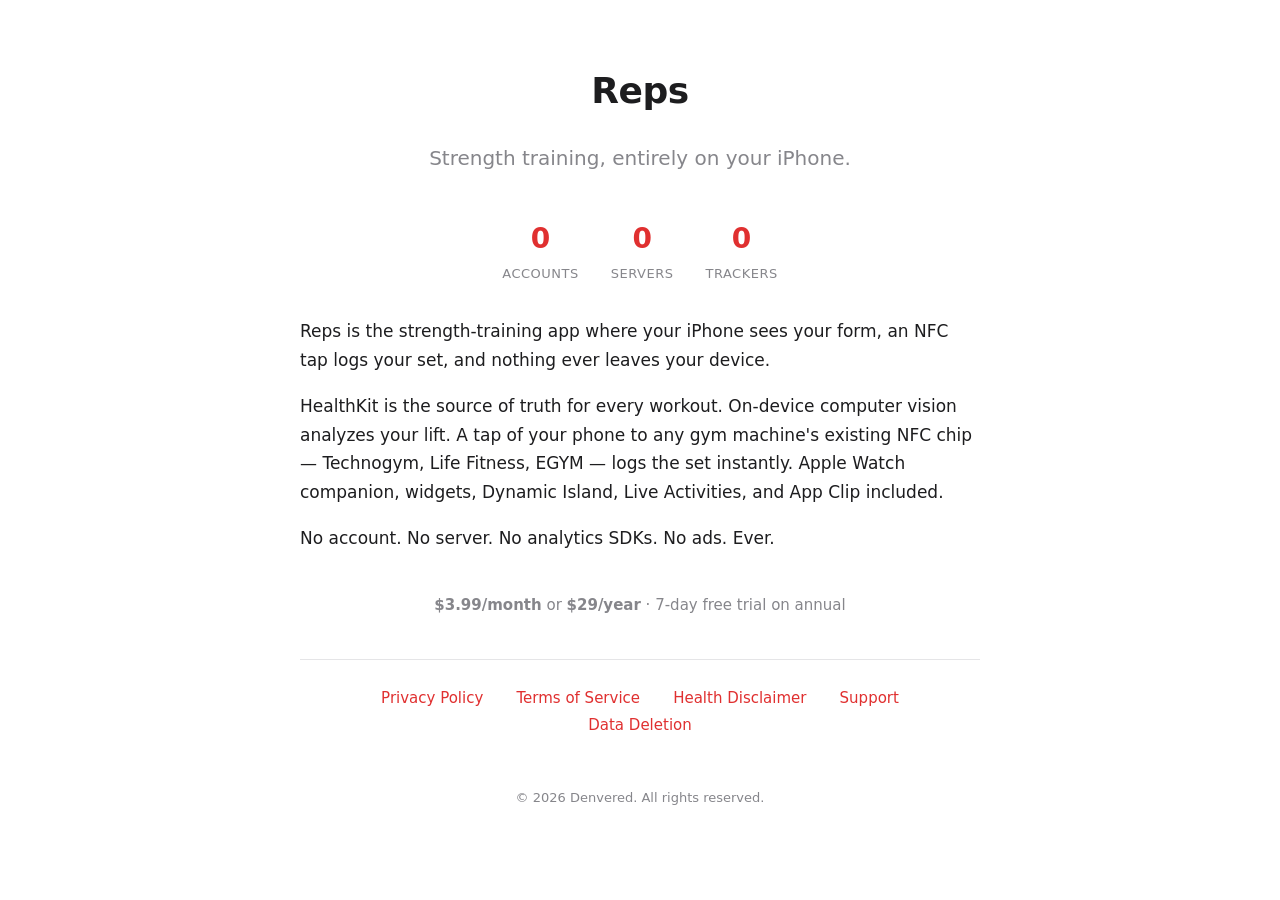
==== index.html @ 82ca5904 "feat: initial Reps legal + support site - index landing - privacy policy (GDPR/CCPA/CPRA/COPPA/PIPED" ====
<!DOCTYPE html>
<html lang="en">
<head>
    <meta charset="UTF-8">
    <meta name="viewport" content="width=device-width, initial-scale=1.0">
    <title>Reps — Strength Training, Entirely On Your iPhone</title>
    <meta name="description" content="The strength-training app where your iPhone sees your form, an NFC tap logs your set, and nothing ever leaves your device. $3.99/mo or $29/yr.">
    <style>
        :root { color-scheme: light dark; }
        body { font-family: -apple-system, system-ui, "SF Pro Text", sans-serif; max-width: 680px; margin: 60px auto; padding: 0 20px; color: #1d1d1f; line-height: 1.7; text-align: center; }
        @media (prefers-color-scheme: dark) { body { background: #000; color: #f5f5f7; } .stat-number { color: #ff5050 !important; } a { color: #ff5050 !important; } .links { border-color: #333 !important; } }
        h1 { font-size: 36px; margin-bottom: 4px; letter-spacing: -0.5px; }
        .tagline { font-size: 20px; color: #86868b; margin-bottom: 40px; }
        .description { text-align: left; font-size: 17px; margin-bottom: 40px; }
        .stats { display: flex; justify-content: center; gap: 32px; margin: 32px 0; flex-wrap: wrap; }
        .stat { text-align: center; }
        .stat-number { font-size: 28px; font-weight: 700; color: #E03030; }
        .stat-label { font-size: 13px; color: #86868b; text-transform: uppercase; letter-spacing: 0.5px; }
        .links { margin-top: 40px; padding-top: 24px; border-top: 1px solid #e5e5e7; }
        .links a { display: inline-block; margin: 0 14px; color: #E03030; text-decoration: none; font-size: 15px; font-weight: 500; }
        .links a:hover { text-decoration: underline; }
        .footer { margin-top: 48px; color: #86868b; font-size: 13px; }
        .price { font-size: 15px; color: #86868b; margin-top: 8px; }
    </style>
</head>
<body>
    <h1>Reps</h1>
    <p class="tagline">Strength training, entirely on your iPhone.</p>

    <div class="stats">
        <div class="stat">
            <div class="stat-number">0</div>
            <div class="stat-label">Accounts</div>
        </div>
        <div class="stat">
            <div class="stat-number">0</div>
            <div class="stat-label">Servers</div>
        </div>
        <div class="stat">
            <div class="stat-number">0</div>
            <div class="stat-label">Trackers</div>
        </div>
    </div>

    <div class="description">
        <p>Reps is the strength-training app where your iPhone sees your form, an NFC tap logs your set, and nothing ever leaves your device.</p>
        <p>HealthKit is the source of truth for every workout. On-device computer vision analyzes your lift. A tap of your phone to any gym machine's existing NFC chip — Technogym, Life Fitness, EGYM — logs the set instantly. Apple Watch companion, widgets, Dynamic Island, Live Activities, and App Clip included.</p>
        <p>No account. No server. No analytics SDKs. No ads. Ever.</p>
    </div>

    <p class="price"><strong>$3.99/month</strong> or <strong>$29/year</strong> · 7-day free trial on annual</p>

    <div class="links">
        <a href="privacy-policy.html">Privacy Policy</a>
        <a href="terms-of-service.html">Terms of Service</a>
        <a href="health-disclaimer.html">Health Disclaimer</a>
        <a href="support.html">Support</a>
        <a href="data-deletion.html">Data Deletion</a>
    </div>

    <p class="footer">&copy; 2026 Denvered. All rights reserved.</p>
</body>
</html>
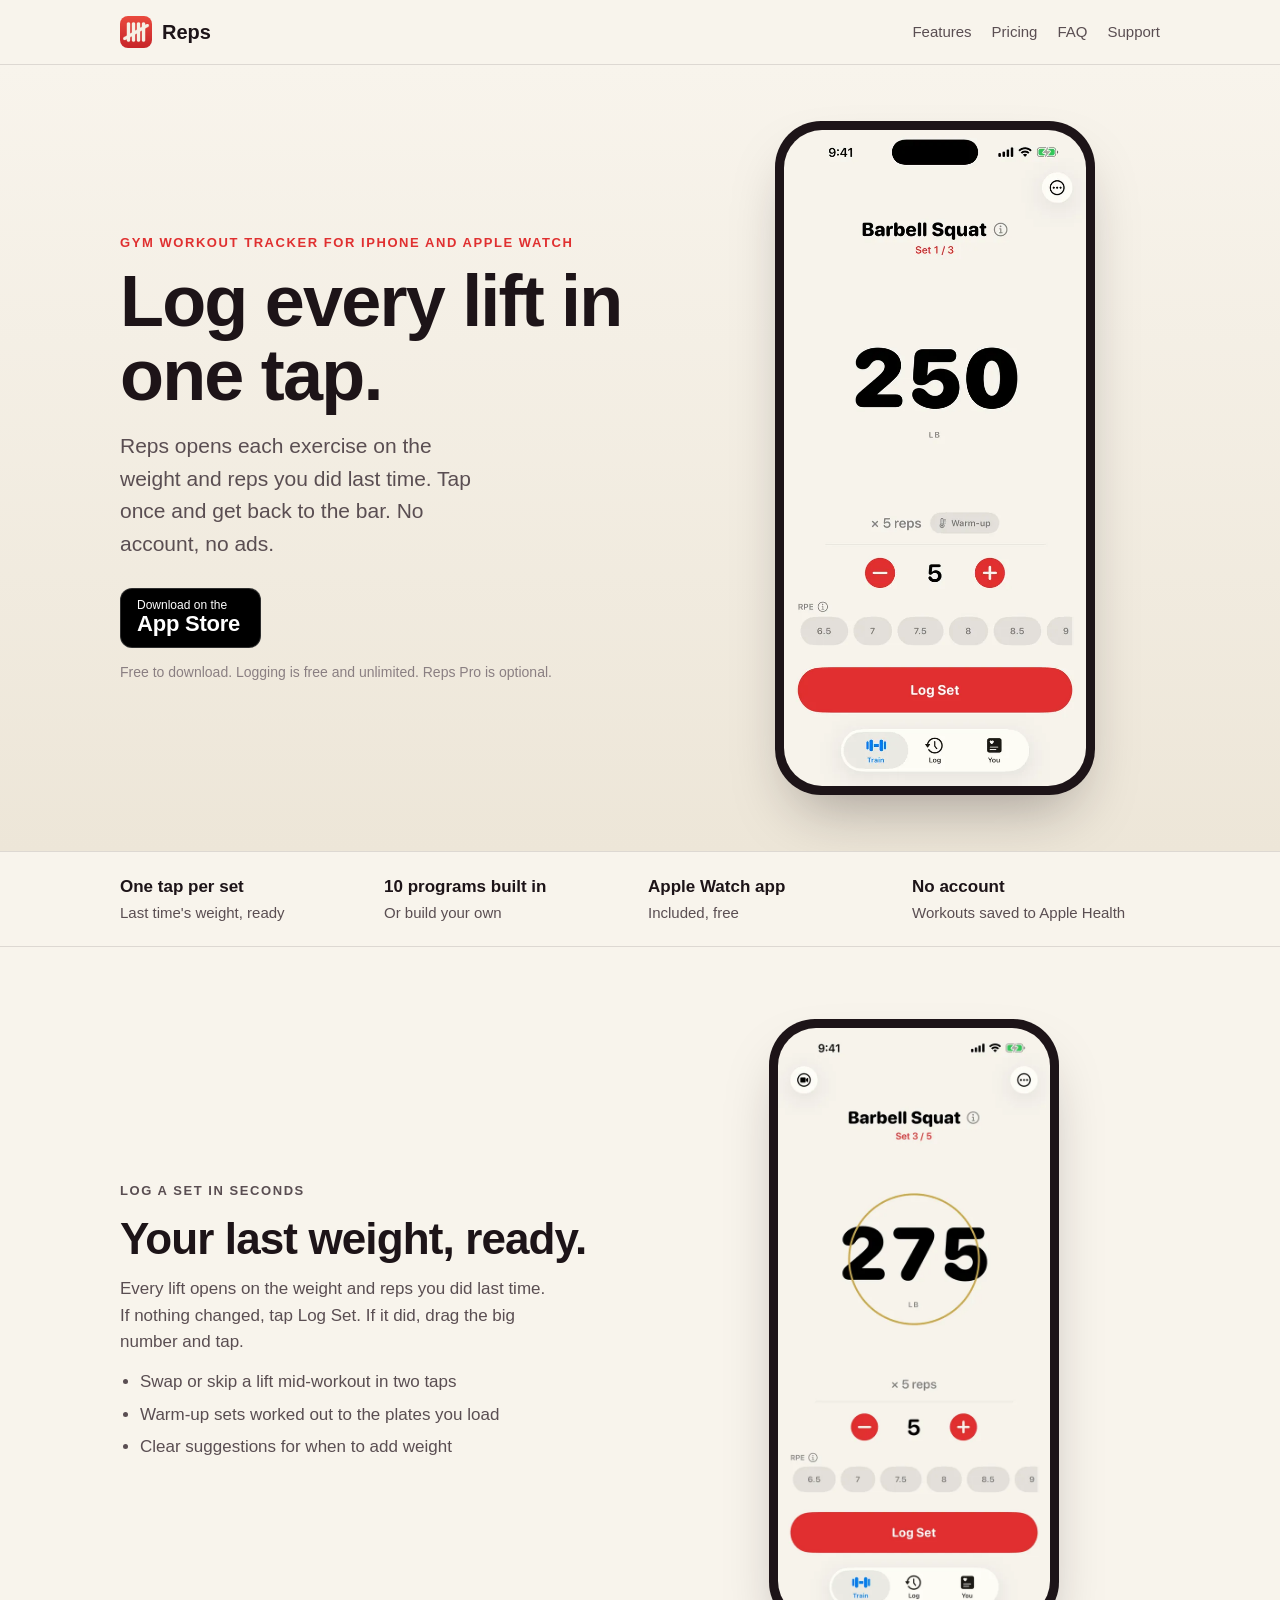
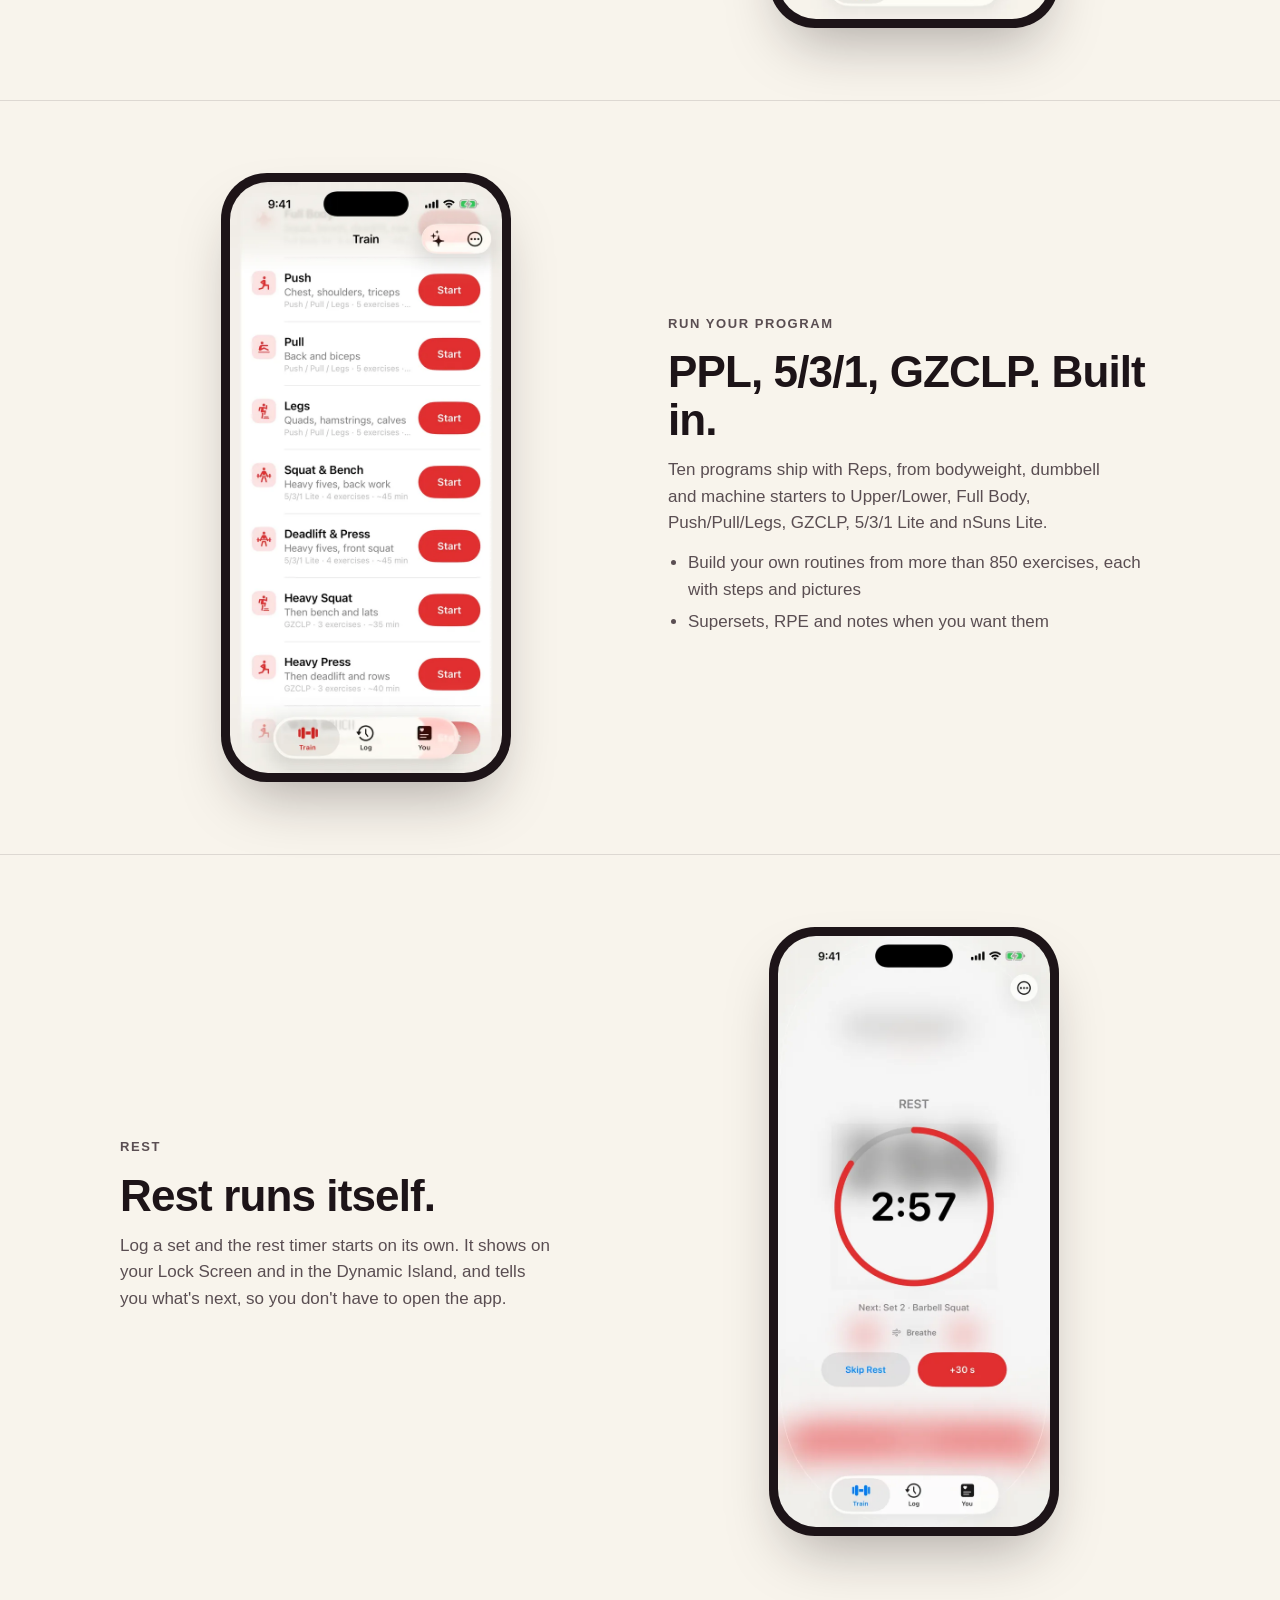
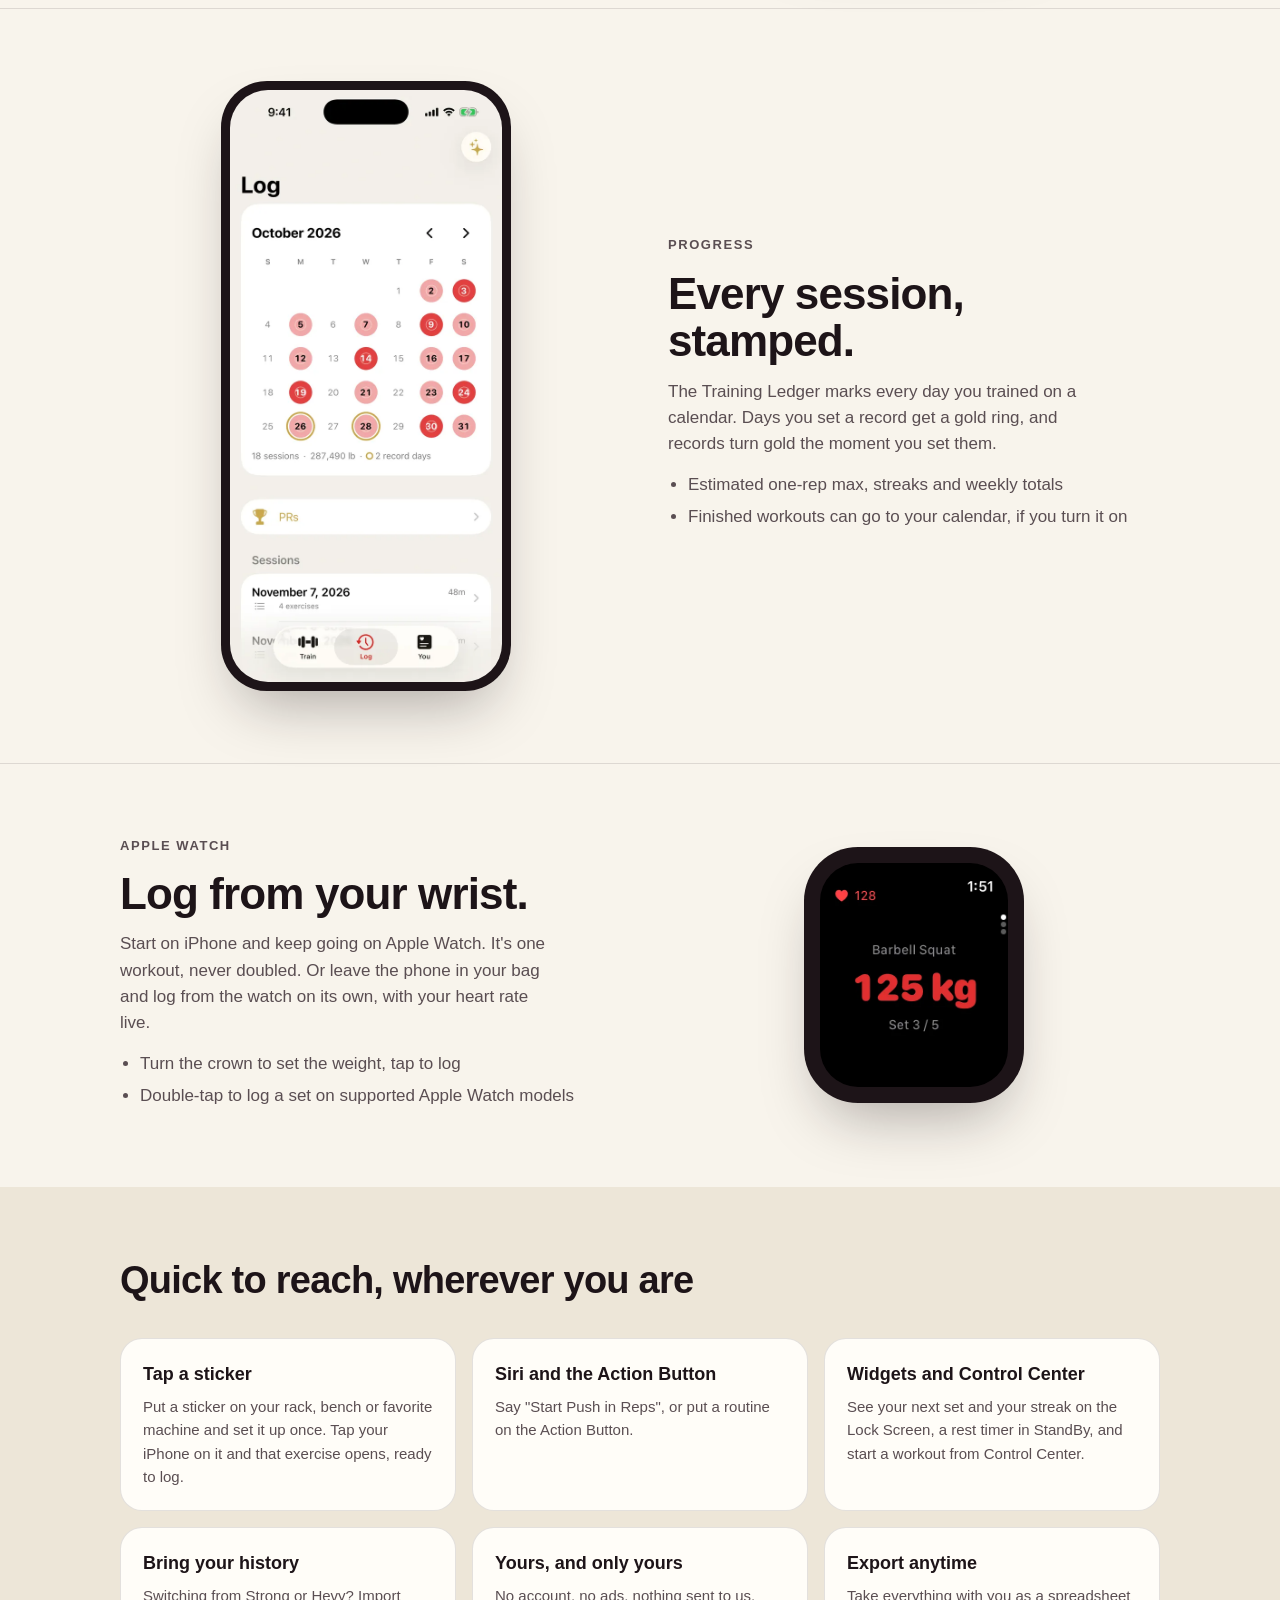
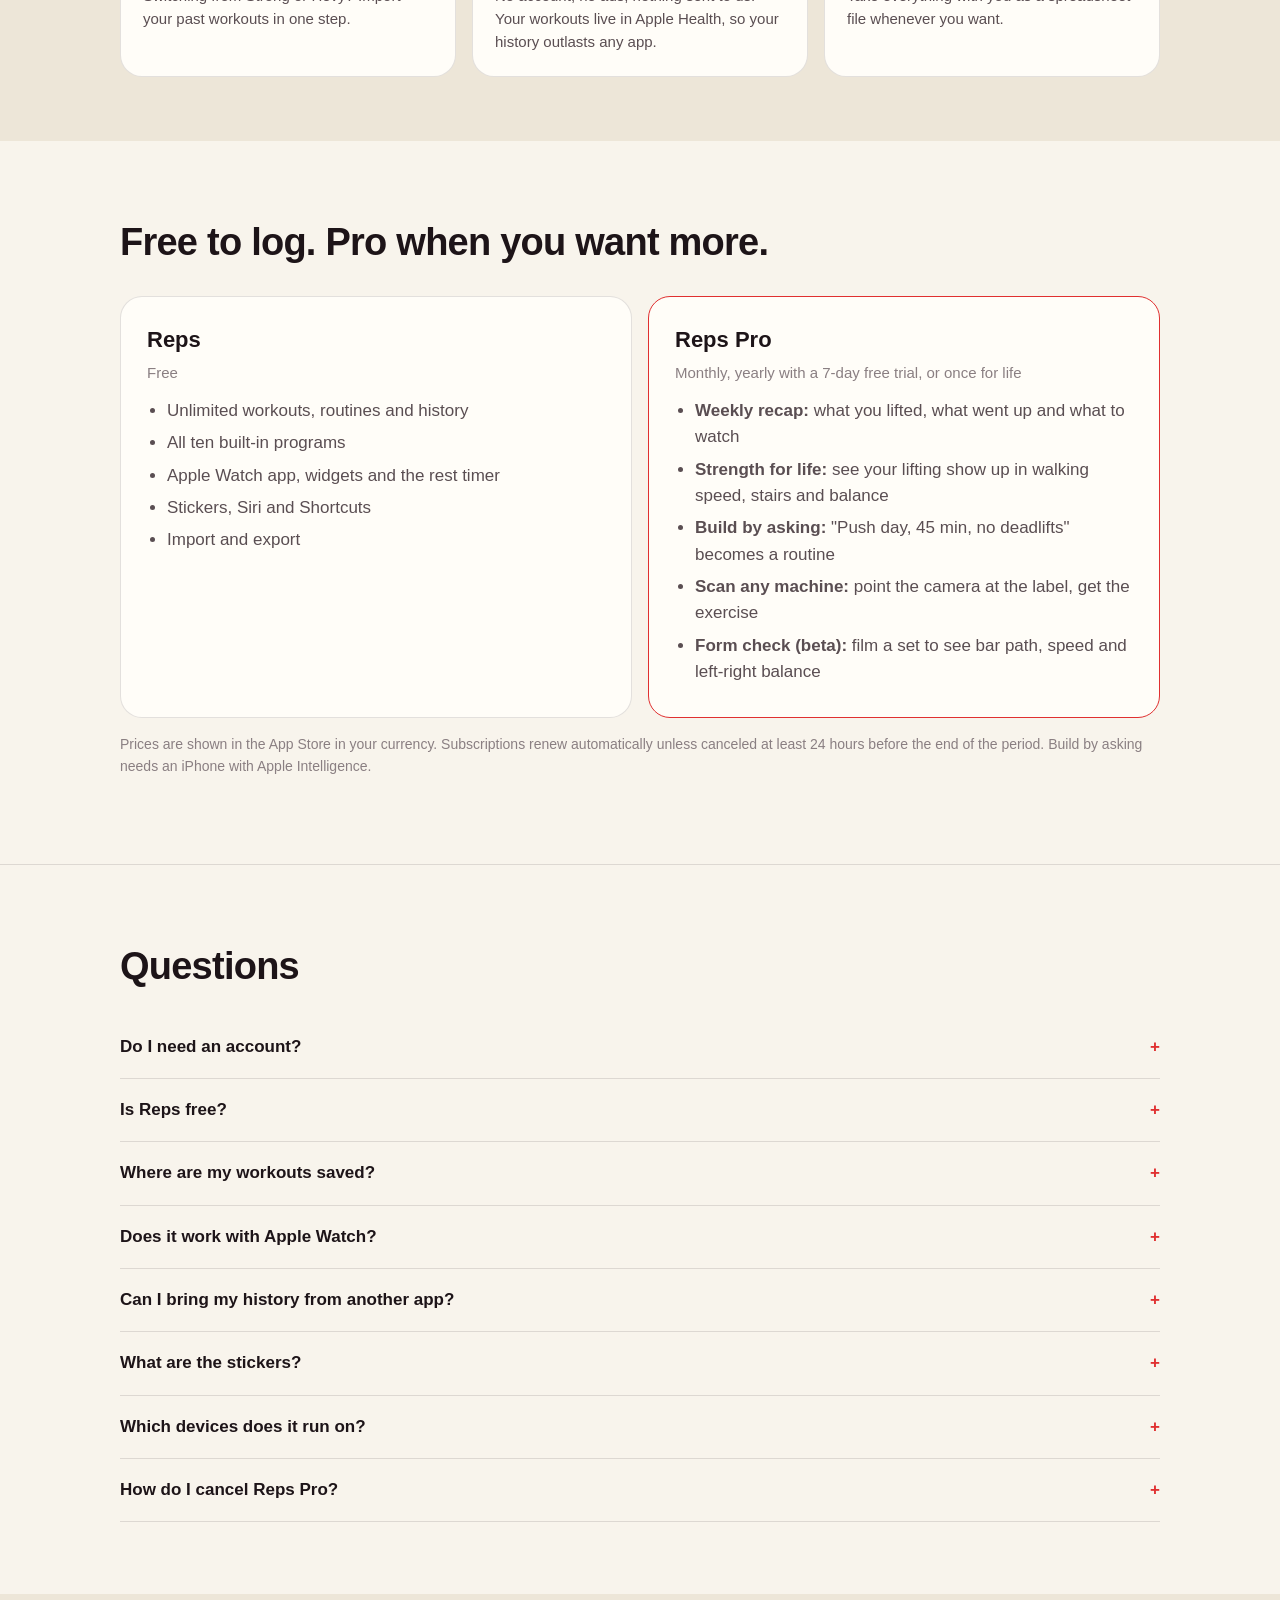
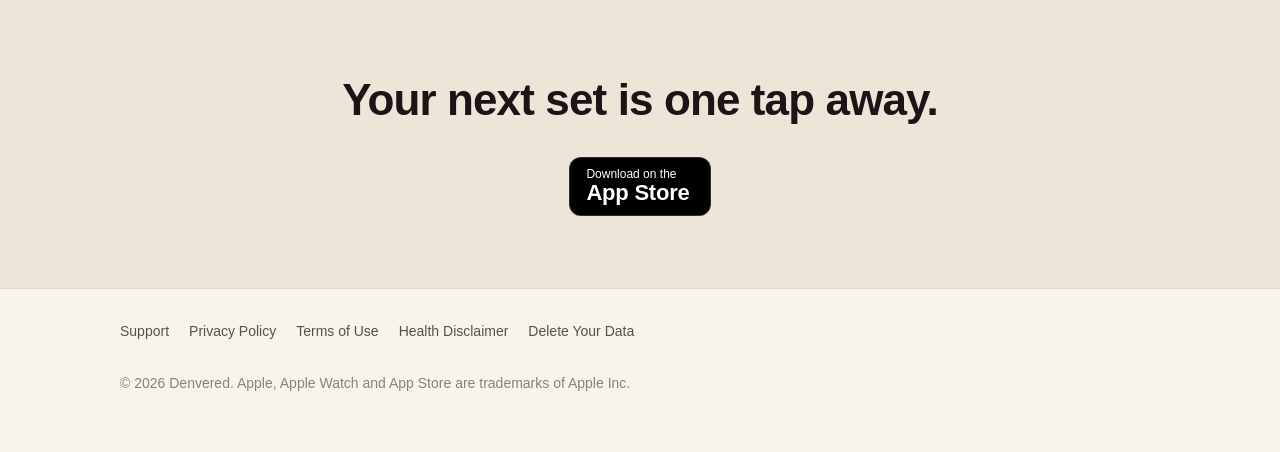
==== commit abf136ab: "Replace landing, privacy, support and data-deletion pages New pages match the App Store listing (log" ====
--- a/index.html
+++ b/index.html
@@ -1,63 +1,226 @@
-<!DOCTYPE html>
+<!doctype html>
 <html lang="en">
 <head>
-    <meta charset="UTF-8">
-    <meta name="viewport" content="width=device-width, initial-scale=1.0">
-    <title>Reps — Strength Training, Entirely On Your iPhone</title>
-    <meta name="description" content="The strength-training app where your iPhone sees your form, an NFC tap logs your set, and nothing ever leaves your device. $3.99/mo or $29/yr.">
-    <style>
-        :root { color-scheme: light dark; }
-        body { font-family: -apple-system, system-ui, "SF Pro Text", sans-serif; max-width: 680px; margin: 60px auto; padding: 0 20px; color: #1d1d1f; line-height: 1.7; text-align: center; }
-        @media (prefers-color-scheme: dark) { body { background: #000; color: #f5f5f7; } .stat-number { color: #ff5050 !important; } a { color: #ff5050 !important; } .links { border-color: #333 !important; } }
-        h1 { font-size: 36px; margin-bottom: 4px; letter-spacing: -0.5px; }
-        .tagline { font-size: 20px; color: #86868b; margin-bottom: 40px; }
-        .description { text-align: left; font-size: 17px; margin-bottom: 40px; }
-        .stats { display: flex; justify-content: center; gap: 32px; margin: 32px 0; flex-wrap: wrap; }
-        .stat { text-align: center; }
-        .stat-number { font-size: 28px; font-weight: 700; color: #E03030; }
-        .stat-label { font-size: 13px; color: #86868b; text-transform: uppercase; letter-spacing: 0.5px; }
-        .links { margin-top: 40px; padding-top: 24px; border-top: 1px solid #e5e5e7; }
-        .links a { display: inline-block; margin: 0 14px; color: #E03030; text-decoration: none; font-size: 15px; font-weight: 500; }
-        .links a:hover { text-decoration: underline; }
-        .footer { margin-top: 48px; color: #86868b; font-size: 13px; }
-        .price { font-size: 15px; color: #86868b; margin-top: 8px; }
-    </style>
+<meta charset="utf-8">
+<meta name="viewport" content="width=device-width, initial-scale=1, viewport-fit=cover">
+<title>Reps: Gym Workout Tracker for iPhone and Apple Watch</title>
+<meta name="description" content="Reps is a gym workout tracker that opens every lift on the weight you used last time, so logging a set takes one tap. Built-in programs, Apple Watch app, no account.">
+<meta name="apple-itunes-app" content="app-id=6762486117">
+<link rel="canonical" href="https://jakeintech.github.io/reps-site/">
+<meta name="theme-color" content="#F8F4EC" media="(prefers-color-scheme: light)">
+<meta name="theme-color" content="#17110F" media="(prefers-color-scheme: dark)">
+<link rel="icon" type="image/png" href="assets/favicon.png">
+<link rel="apple-touch-icon" href="assets/icon-180.png">
+<meta property="og:type" content="website">
+<meta property="og:site_name" content="Reps">
+<meta property="og:title" content="Reps: log every lift in one tap">
+<meta property="og:description" content="A gym workout tracker for iPhone and Apple Watch. Every lift opens on last time's weight. No account, no ads.">
+<meta property="og:url" content="https://jakeintech.github.io/reps-site/">
+<meta property="og:image" content="https://jakeintech.github.io/reps-site/assets/og.png">
+<meta property="og:image:width" content="1200">
+<meta property="og:image:height" content="630">
+<meta property="og:image:alt" content="Reps on iPhone showing Barbell Squat at 250 pounds with a Log Set button.">
+<meta name="twitter:card" content="summary_large_image">
+<meta name="twitter:title" content="Reps: log every lift in one tap">
+<meta name="twitter:description" content="A gym workout tracker for iPhone and Apple Watch. Every lift opens on last time's weight. No account, no ads.">
+<meta name="twitter:image" content="https://jakeintech.github.io/reps-site/assets/og.png">
+<link rel="stylesheet" href="style.css">
+<script type="application/ld+json">
+{"@context":"https://schema.org","@type":"MobileApplication","name":"Reps: Gym Workout Tracker","operatingSystem":"iOS","applicationCategory":"HealthApplication","offers":{"@type":"Offer","price":"0","priceCurrency":"USD"},"url":"https://apps.apple.com/app/id6762486117","publisher":{"@type":"Organization","name":"Denvered"}}
+</script>
 </head>
 <body>
-    <h1>Reps</h1>
-    <p class="tagline">Strength training, entirely on your iPhone.</p>
-
-    <div class="stats">
-        <div class="stat">
-            <div class="stat-number">0</div>
-            <div class="stat-label">Accounts</div>
-        </div>
-        <div class="stat">
-            <div class="stat-number">0</div>
-            <div class="stat-label">Servers</div>
-        </div>
-        <div class="stat">
-            <div class="stat-number">0</div>
-            <div class="stat-label">Trackers</div>
-        </div>
-    </div>
-
-    <div class="description">
-        <p>Reps is the strength-training app where your iPhone sees your form, an NFC tap logs your set, and nothing ever leaves your device.</p>
-        <p>HealthKit is the source of truth for every workout. On-device computer vision analyzes your lift. A tap of your phone to any gym machine's existing NFC chip — Technogym, Life Fitness, EGYM — logs the set instantly. Apple Watch companion, widgets, Dynamic Island, Live Activities, and App Clip included.</p>
-        <p>No account. No server. No analytics SDKs. No ads. Ever.</p>
-    </div>
-
-    <p class="price"><strong>$3.99/month</strong> or <strong>$29/year</strong> · 7-day free trial on annual</p>
-
-    <div class="links">
-        <a href="privacy-policy.html">Privacy Policy</a>
-        <a href="terms-of-service.html">Terms of Service</a>
-        <a href="health-disclaimer.html">Health Disclaimer</a>
-        <a href="support.html">Support</a>
-        <a href="data-deletion.html">Data Deletion</a>
-    </div>
-
-    <p class="footer">&copy; 2026 Denvered. All rights reserved.</p>
+<header class="site-header">
+  <div class="wrap">
+    <a class="brand" href="./"><img src="assets/icon-180.png" alt="" width="32" height="32">Reps</a>
+    <nav aria-label="Main">
+      <a class="optional" href="#features">Features</a>
+      <a class="optional" href="#pricing">Pricing</a>
+      <a href="#faq">FAQ</a>
+      <a href="support.html">Support</a>
+    </nav>
+  </div>
+</header>
+
+<main>
+  <section class="hero">
+    <div class="wrap">
+      <div>
+        <p class="kicker">Gym workout tracker for iPhone and Apple Watch</p>
+        <h1>Log every lift in one tap.</h1>
+        <p class="lede">Reps opens each exercise on the weight and reps you did last time. Tap once and get back to the bar. No account, no ads.</p>
+        <a class="appstore" href="https://apps.apple.com/app/id6762486117" aria-label="Download Reps on the App Store">
+          <span><small>Download on the</small><strong>App Store</strong></span>
+        </a>
+        <p class="fine">Free to download. Logging is free and unlimited. Reps Pro is optional.</p>
+      </div>
+      <div class="phone"><img src="assets/shot-set.webp" width="600" height="1304" alt="Reps on iPhone: Barbell Squat, set 1 of 3, 250 pounds for 5 reps, with a large Log Set button." fetchpriority="high"></div>
+    </div>
+  </section>
+
+  <section class="promises" aria-label="At a glance">
+    <ul class="wrap">
+      <li><strong>One tap per set</strong>Last time's weight, ready</li>
+      <li><strong>10 programs built in</strong>Or build your own</li>
+      <li><strong>Apple Watch app</strong>Included, free</li>
+      <li><strong>No account</strong>Workouts saved to Apple Health</li>
+    </ul>
+  </section>
+
+  <div id="features">
+    <section class="benefit">
+      <div class="wrap">
+        <div class="copy">
+          <p class="kicker">Log a set in seconds</p>
+          <h2>Your last weight, ready.</h2>
+          <p>Every lift opens on the weight and reps you did last time. If nothing changed, tap Log Set. If it did, drag the big number and tap.</p>
+          <ul>
+            <li>Swap or skip a lift mid-workout in two taps</li>
+            <li>Warm-up sets worked out to the plates you load</li>
+            <li>Clear suggestions for when to add weight</li>
+          </ul>
+        </div>
+        <div class="phone"><img src="assets/shot-pr.webp" width="600" height="1304" loading="lazy" alt="Barbell Squat set 3 of 5 at 275 pounds, with a gold ring marking a new personal record."></div>
+      </div>
+    </section>
+
+    <section class="benefit flip">
+      <div class="wrap">
+        <div class="copy">
+          <p class="kicker">Run your program</p>
+          <h2>PPL, 5/3/1, GZCLP. Built in.</h2>
+          <p>Ten programs ship with Reps, from bodyweight, dumbbell and machine starters to Upper/Lower, Full Body, Push/Pull/Legs, GZCLP, 5/3/1 Lite and nSuns Lite.</p>
+          <ul>
+            <li>Build your own routines from more than 850 exercises, each with steps and pictures</li>
+            <li>Supersets, RPE and notes when you want them</li>
+          </ul>
+        </div>
+        <div class="phone"><img src="assets/shot-programs.webp" width="600" height="1304" loading="lazy" alt="The Train tab listing routines: Push, Pull, Legs, Squat and Bench, Deadlift and Press, Heavy Squat and Heavy Press, each with a Start button."></div>
+      </div>
+    </section>
+
+    <section class="benefit">
+      <div class="wrap">
+        <div class="copy">
+          <p class="kicker">Rest</p>
+          <h2>Rest runs itself.</h2>
+          <p>Log a set and the rest timer starts on its own. It shows on your Lock Screen and in the Dynamic Island, and tells you what's next, so you don't have to open the app.</p>
+        </div>
+        <div class="phone"><img src="assets/shot-rest.webp" width="600" height="1304" loading="lazy" alt="Rest timer at 2 minutes 57 seconds inside a red ring. Next: set 2, Barbell Squat."></div>
+      </div>
+    </section>
+
+    <section class="benefit flip">
+      <div class="wrap">
+        <div class="copy">
+          <p class="kicker">Progress</p>
+          <h2>Every session, stamped.</h2>
+          <p>The Training Ledger marks every day you trained on a calendar. Days you set a record get a gold ring, and records turn gold the moment you set them.</p>
+          <ul>
+            <li>Estimated one-rep max, streaks and weekly totals</li>
+            <li>Finished workouts can go to your calendar, if you turn it on</li>
+          </ul>
+        </div>
+        <div class="phone"><img src="assets/shot-ledger.webp" width="600" height="1304" loading="lazy" alt="The Log tab showing October 2026 with 18 training days stamped in red and two record days ringed in gold."></div>
+      </div>
+    </section>
+
+    <section class="benefit">
+      <div class="wrap">
+        <div class="copy">
+          <p class="kicker">Apple Watch</p>
+          <h2>Log from your wrist.</h2>
+          <p>Start on iPhone and keep going on Apple Watch. It's one workout, never doubled. Or leave the phone in your bag and log from the watch on its own, with your heart rate live.</p>
+          <ul>
+            <li>Turn the crown to set the weight, tap to log</li>
+            <li>Double-tap to log a set on supported Apple Watch models</li>
+          </ul>
+        </div>
+        <div class="watch"><img src="assets/shot-watch.webp" width="416" height="496" loading="lazy" alt="Reps on Apple Watch: Barbell Squat, 125 kilograms, set 3 of 5, heart rate 128."></div>
+      </div>
+    </section>
+  </div>
+
+  <section class="extras" aria-labelledby="extras-title">
+    <div class="wrap">
+      <h2 id="extras-title">Quick to reach, wherever you are</h2>
+      <div class="grid">
+        <div class="tile"><h3>Tap a sticker</h3><p>Put a sticker on your rack, bench or favorite machine and set it up once. Tap your iPhone on it and that exercise opens, ready to log.</p></div>
+        <div class="tile"><h3>Siri and the Action Button</h3><p>Say "Start Push in Reps", or put a routine on the Action Button.</p></div>
+        <div class="tile"><h3>Widgets and Control Center</h3><p>See your next set and your streak on the Lock Screen, a rest timer in StandBy, and start a workout from Control Center.</p></div>
+        <div class="tile"><h3>Bring your history</h3><p>Switching from Strong or Hevy? Import your past workouts in one step.</p></div>
+        <div class="tile"><h3>Yours, and only yours</h3><p>No account, no ads, nothing sent to us. Your workouts live in Apple Health, so your history outlasts any app.</p></div>
+        <div class="tile"><h3>Export anytime</h3><p>Take everything with you as a spreadsheet file whenever you want.</p></div>
+      </div>
+    </div>
+  </section>
+
+  <section class="pricing" id="pricing" aria-labelledby="pricing-title">
+    <div class="wrap">
+      <h2 id="pricing-title">Free to log. Pro when you want more.</h2>
+      <div class="plans">
+        <div class="plan">
+          <h3>Reps</h3>
+          <p class="sub">Free</p>
+          <ul>
+            <li>Unlimited workouts, routines and history</li>
+            <li>All ten built-in programs</li>
+            <li>Apple Watch app, widgets and the rest timer</li>
+            <li>Stickers, Siri and Shortcuts</li>
+            <li>Import and export</li>
+          </ul>
+        </div>
+        <div class="plan pro">
+          <h3>Reps Pro</h3>
+          <p class="sub">Monthly, yearly with a 7-day free trial, or once for life</p>
+          <ul>
+            <li><strong>Weekly recap:</strong> what you lifted, what went up and what to watch</li>
+            <li><strong>Strength for life:</strong> see your lifting show up in walking speed, stairs and balance</li>
+            <li><strong>Build by asking:</strong> "Push day, 45 min, no deadlifts" becomes a routine</li>
+            <li><strong>Scan any machine:</strong> point the camera at the label, get the exercise</li>
+            <li><strong>Form check (beta):</strong> film a set to see bar path, speed and left-right balance</li>
+          </ul>
+        </div>
+      </div>
+      <p class="note">Prices are shown in the App Store in your currency. Subscriptions renew automatically unless canceled at least 24 hours before the end of the period. Build by asking needs an iPhone with Apple Intelligence.</p>
+    </div>
+  </section>
+
+  <section class="faq" id="faq" aria-labelledby="faq-title">
+    <div class="wrap">
+      <h2 id="faq-title">Questions</h2>
+      <details><summary>Do I need an account?</summary><p>No. There's nothing to sign up for. Open Reps and start a workout.</p></details>
+      <details><summary>Is Reps free?</summary><p>Yes. Logging, routines, programs, history, the Apple Watch app and widgets are free with no limits. Reps Pro adds a weekly recap, strength-for-life trends, building routines by asking, machine scanning and form check.</p></details>
+      <details><summary>Where are my workouts saved?</summary><p>In Apple Health on your iPhone. Your history stays in your Health app even if you delete Reps. We don't run servers and never receive your workouts. <a href="privacy-policy.html">Read the privacy policy</a>.</p></details>
+      <details><summary>Does it work with Apple Watch?</summary><p>Yes. The watch app is included. Start on iPhone and continue on the watch, or log from the watch on its own.</p></details>
+      <details><summary>Can I bring my history from another app?</summary><p>Yes. Export a file from Strong or Hevy and import it in Reps Settings. Your past workouts appear in your history and in Apple Health.</p></details>
+      <details><summary>What are the stickers?</summary><p>Blank tap stickers you buy online and set up once in Reps Settings. Put one on your rack or a machine, and tapping your iPhone on it opens that exercise. They're optional: every lift opens where you left off either way.</p></details>
+      <details><summary>Which devices does it run on?</summary><p>iPhone with iOS 18 or later, and Apple Watch with watchOS 11 or later. Reps isn't available for iPad or Mac.</p></details>
+      <details><summary>How do I cancel Reps Pro?</summary><p>In the Settings app, tap your name, then Subscriptions, then Reps. You can also open Reps Settings and tap Manage Subscription. <a href="support.html#subscription">More on subscriptions</a>.</p></details>
+    </div>
+  </section>
+
+  <section class="closing">
+    <div class="wrap">
+      <h2>Your next set is one tap away.</h2>
+      <a class="appstore" href="https://apps.apple.com/app/id6762486117" aria-label="Download Reps on the App Store">
+        <span><small>Download on the</small><strong>App Store</strong></span>
+      </a>
+    </div>
+  </section>
+</main>
+
+<footer class="site-footer">
+  <div class="wrap">
+    <nav aria-label="Footer">
+      <a href="support.html">Support</a>
+      <a href="privacy-policy.html">Privacy Policy</a>
+      <a href="terms-of-service.html">Terms of Use</a>
+      <a href="health-disclaimer.html">Health Disclaimer</a>
+      <a href="data-deletion.html">Delete Your Data</a>
+    </nav>
+    <p>© 2026 Denvered. Apple, Apple Watch and App Store are trademarks of Apple Inc.</p>
+  </div>
+</footer>
 </body>
 </html>
--- a/style.css
+++ b/style.css
@@ -0,0 +1,164 @@
+/* Reps marketing site. "Iron & Paper" from DESIGN_SYSTEM.md: warm paper stage,
+   iron red for action, gold only for records. System fonts only (SF on Apple). */
+:root {
+  --paper: #F8F4EC;
+  --paper-2: #EDE6D8;
+  --card: #FFFDF8;
+  --ink: #1D1418;
+  --ink-2: #5A4E52;
+  --ink-3: #8A7F82;
+  --hairline: rgba(29, 20, 24, 0.12);
+  --iron: #E03030;
+  --iron-ink: #FFFFFF;
+  --gold: #C9A84C;
+  --radius: 22px;
+  --max: 1080px;
+  color-scheme: light dark;
+}
+@media (prefers-color-scheme: dark) {
+  :root {
+    --paper: #17110F;
+    --paper-2: #1F1815;
+    --card: #241C19;
+    --ink: #F4EEE4;
+    --ink-2: #C7BCB0;
+    --ink-3: #93887E;
+    --hairline: rgba(244, 238, 228, 0.14);
+    --iron: #F0473F;
+  }
+}
+* { box-sizing: border-box; }
+html { -webkit-text-size-adjust: 100%; scroll-behavior: smooth; }
+@media (prefers-reduced-motion: reduce) { html { scroll-behavior: auto; } }
+body {
+  margin: 0;
+  background: var(--paper);
+  color: var(--ink);
+  font: 17px/1.55 -apple-system, BlinkMacSystemFont, "SF Pro Text", "Segoe UI", Roboto, "Helvetica Neue", Arial, sans-serif;
+}
+img { max-width: 100%; height: auto; display: block; }
+a { color: var(--iron); text-underline-offset: 3px; }
+a:focus-visible, button:focus-visible, summary:focus-visible { outline: 3px solid var(--iron); outline-offset: 3px; border-radius: 8px; }
+.wrap { max-width: var(--max); margin: 0 auto; padding: 0 20px; }
+.rounded { font-family: ui-rounded, "SF Pro Rounded", -apple-system, BlinkMacSystemFont, sans-serif; }
+
+/* Header */
+.site-header { border-bottom: 1px solid var(--hairline); background: var(--paper); }
+.site-header .wrap { display: flex; align-items: center; justify-content: space-between; height: 64px; gap: 16px; }
+.brand { display: flex; align-items: center; gap: 10px; color: var(--ink); text-decoration: none; font-weight: 700; font-size: 20px; }
+.brand img { width: 32px; height: 32px; border-radius: 8px; }
+.site-header nav { display: flex; gap: 20px; font-size: 15px; }
+.site-header nav a { color: var(--ink-2); text-decoration: none; }
+.site-header nav a:hover { color: var(--ink); }
+@media (max-width: 560px) { .site-header nav .optional { display: none; } }
+
+/* Kicker */
+.kicker { font-size: 13px; font-weight: 700; letter-spacing: 0.12em; text-transform: uppercase; color: var(--iron); margin: 0 0 12px; }
+
+/* Hero */
+.hero { background: linear-gradient(180deg, var(--paper) 0%, var(--paper-2) 100%); overflow: hidden; }
+.hero .wrap { display: grid; grid-template-columns: 1.1fr 0.9fr; gap: 40px; align-items: center; padding-top: 56px; padding-bottom: 56px; }
+.hero h1 { font-size: clamp(40px, 6.4vw, 72px); line-height: 1.02; letter-spacing: -0.025em; margin: 0 0 18px; font-weight: 800; }
+.hero .lede { font-size: clamp(18px, 2.1vw, 21px); color: var(--ink-2); max-width: 32ch; margin: 0 0 28px; }
+.hero .fine { font-size: 14px; color: var(--ink-3); margin: 14px 0 0; }
+.phone { width: min(320px, 78vw); margin: 0 auto; border-radius: 46px; padding: 9px; background: #1D1418; box-shadow: 0 30px 60px -20px rgba(29,20,24,.35); }
+.phone img { border-radius: 38px; width: 100%; aspect-ratio: 600 / 1304; }
+@media (max-width: 820px) {
+  .hero .wrap { grid-template-columns: 1fr; text-align: center; padding-top: 40px; }
+  .hero .lede { margin-left: auto; margin-right: auto; }
+}
+
+/* App Store button */
+.appstore { display: inline-flex; align-items: center; gap: 10px; background: #000; color: #fff; text-decoration: none; border-radius: 12px; padding: 10px 20px 10px 16px; min-height: 56px; border: 1px solid rgba(255,255,255,.18); }
+.appstore svg { width: 26px; height: 32px; fill: #fff; flex: none; }
+.appstore span { display: flex; flex-direction: column; line-height: 1.1; text-align: left; }
+.appstore small { font-size: 12px; }
+.appstore strong { font-size: 22px; font-weight: 600; letter-spacing: -0.01em; }
+
+/* Promise strip */
+.promises { border-top: 1px solid var(--hairline); border-bottom: 1px solid var(--hairline); }
+.promises ul { list-style: none; margin: 0 auto; padding: 22px 20px; display: grid; grid-template-columns: repeat(4, 1fr); gap: 16px; }
+.promises li { font-size: 15px; color: var(--ink-2); }
+.promises strong { display: block; color: var(--ink); font-size: 17px; }
+@media (max-width: 820px) { .promises ul { grid-template-columns: repeat(2, 1fr); } }
+
+/* Benefit sections */
+.benefit { padding: 72px 0; }
+.benefit + .benefit { border-top: 1px solid var(--hairline); }
+.benefit .wrap { display: grid; grid-template-columns: 1fr 1fr; gap: 56px; align-items: center; }
+.benefit.flip .copy { order: 2; }
+.benefit h2 { font-size: clamp(30px, 4vw, 44px); line-height: 1.08; letter-spacing: -0.02em; margin: 0 0 14px; font-weight: 800; }
+.benefit p { color: var(--ink-2); margin: 0 0 14px; max-width: 46ch; }
+.benefit ul { margin: 0; padding-left: 20px; color: var(--ink-2); }
+.benefit li { margin: 6px 0; }
+.benefit .phone { width: min(290px, 70vw); }
+.watch { width: 220px; margin: 0 auto; border-radius: 54px; padding: 16px; background: #1D1418; box-shadow: 0 30px 60px -20px rgba(29,20,24,.35); }
+.watch img { border-radius: 38px; width: 100%; aspect-ratio: 416 / 496; }
+@media (max-width: 820px) {
+  .benefit { padding: 52px 0; }
+  .benefit .wrap { grid-template-columns: 1fr; gap: 32px; }
+  .benefit.flip .copy { order: 0; }
+}
+
+/* Extras grid */
+.extras { padding: 64px 0; background: var(--paper-2); }
+.extras h2 { font-size: clamp(28px, 3.4vw, 38px); margin: 0 0 28px; letter-spacing: -0.02em; }
+.grid { display: grid; grid-template-columns: repeat(3, 1fr); gap: 16px; }
+.tile { background: var(--card); border: 1px solid var(--hairline); border-radius: var(--radius); padding: 22px; }
+.tile h3 { margin: 0 0 6px; font-size: 18px; }
+.tile p { margin: 0; color: var(--ink-2); font-size: 15px; }
+@media (max-width: 820px) { .grid { grid-template-columns: 1fr; } }
+
+/* Pricing */
+.pricing { padding: 72px 0; }
+.pricing h2 { font-size: clamp(28px, 3.4vw, 38px); margin: 0 0 24px; letter-spacing: -0.02em; }
+.plans { display: grid; grid-template-columns: 1fr 1fr; gap: 16px; }
+.plan { border: 1px solid var(--hairline); border-radius: var(--radius); padding: 26px; background: var(--card); }
+.plan h3 { margin: 0 0 4px; font-size: 22px; }
+.plan .sub { color: var(--ink-3); margin: 0 0 14px; font-size: 15px; }
+.plan ul { margin: 0; padding-left: 20px; color: var(--ink-2); }
+.plan li { margin: 6px 0; }
+.plan.pro { border-color: var(--iron); }
+.note { color: var(--ink-3); font-size: 14px; margin-top: 16px; }
+@media (max-width: 820px) { .plans { grid-template-columns: 1fr; } }
+
+/* FAQ */
+.faq { padding: 72px 0; border-top: 1px solid var(--hairline); }
+.faq h2 { font-size: clamp(28px, 3.4vw, 38px); margin: 0 0 20px; letter-spacing: -0.02em; }
+details { border-bottom: 1px solid var(--hairline); padding: 4px 0; }
+summary { cursor: pointer; font-weight: 600; padding: 14px 0; list-style: none; display: flex; justify-content: space-between; gap: 12px; }
+summary::-webkit-details-marker { display: none; }
+summary::after { content: "+"; color: var(--iron); font-weight: 700; }
+details[open] summary::after { content: "\2212"; }
+details p, details ul { color: var(--ink-2); margin: 0 0 16px; }
+
+/* Closing CTA */
+.closing { padding: 72px 0; text-align: center; background: var(--paper-2); }
+.closing h2 { font-size: clamp(30px, 4vw, 44px); margin: 0 0 22px; letter-spacing: -0.02em; }
+
+/* Documents (privacy, support) */
+.doc { padding: 48px 0 72px; }
+.doc .wrap { max-width: 760px; }
+.doc h1 { font-size: clamp(34px, 5vw, 48px); letter-spacing: -0.02em; margin: 0 0 8px; line-height: 1.1; }
+.doc .meta { color: var(--ink-3); margin: 0 0 28px; font-size: 15px; }
+.doc h2 { font-size: 24px; margin: 40px 0 10px; letter-spacing: -0.01em; }
+.doc h3 { font-size: 18px; margin: 24px 0 6px; }
+.doc p, .doc li { color: var(--ink-2); }
+.doc .summary { background: var(--card); border: 1px solid var(--hairline); border-radius: var(--radius); padding: 20px 22px; }
+.doc .summary p { margin: 0 0 8px; }
+.doc .summary p:last-child { margin: 0; }
+.table-wrap { overflow-x: auto; -webkit-overflow-scrolling: touch; }
+table { border-collapse: collapse; width: 100%; font-size: 15px; min-width: 560px; }
+th, td { text-align: left; vertical-align: top; padding: 10px 12px; border-bottom: 1px solid var(--hairline); }
+th { color: var(--ink); font-weight: 600; }
+td { color: var(--ink-2); }
+.contact-card { background: var(--card); border: 1px solid var(--hairline); border-radius: var(--radius); padding: 22px; margin: 0 0 28px; }
+.contact-card p { margin: 0 0 6px; }
+
+/* Footer */
+.site-footer { border-top: 1px solid var(--hairline); padding: 32px 0 44px; font-size: 14px; color: var(--ink-3); }
+.site-footer .wrap { display: flex; flex-wrap: wrap; justify-content: space-between; gap: 16px; }
+.site-footer nav { display: flex; flex-wrap: wrap; gap: 8px 20px; }
+.site-footer a { color: var(--ink-2); text-decoration: none; }
+.site-footer a:hover { color: var(--ink); text-decoration: underline; }
+.sr-only { position: absolute; width: 1px; height: 1px; padding: 0; margin: -1px; overflow: hidden; clip: rect(0,0,0,0); white-space: nowrap; border: 0; }
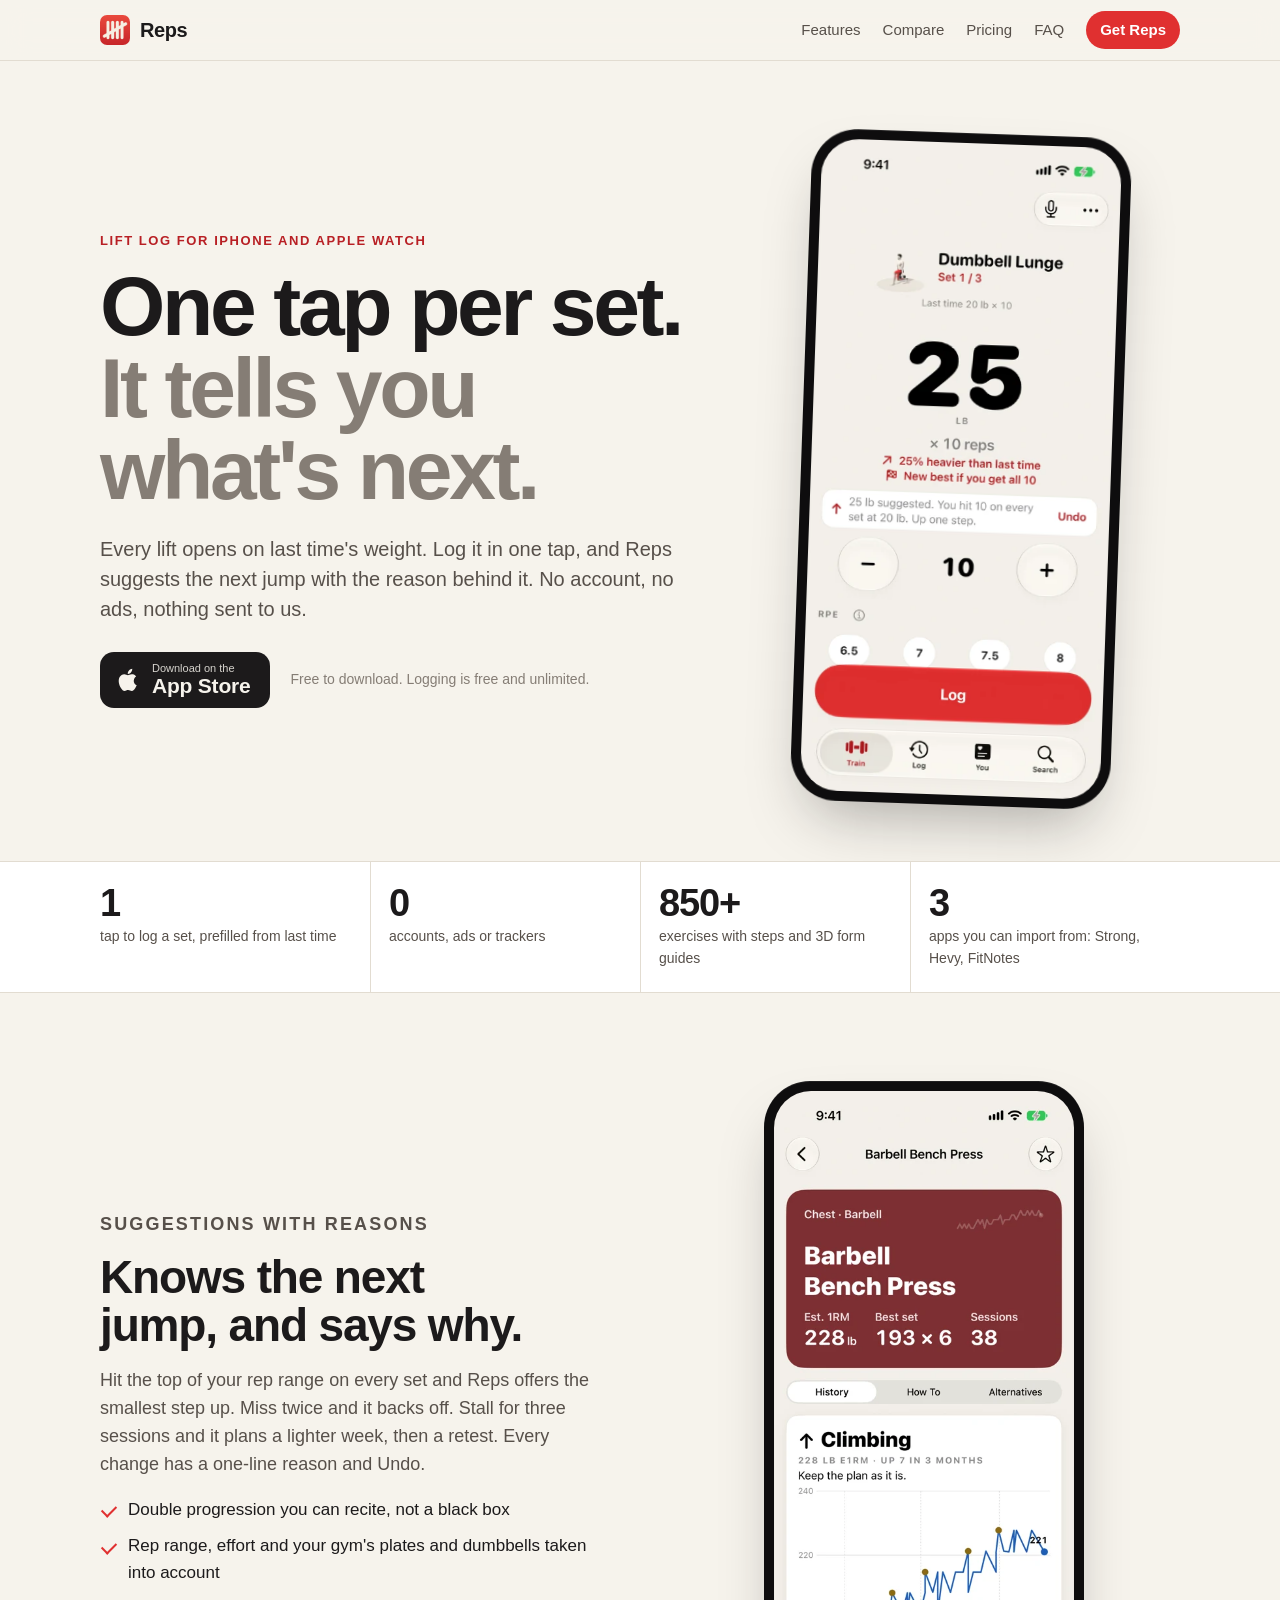
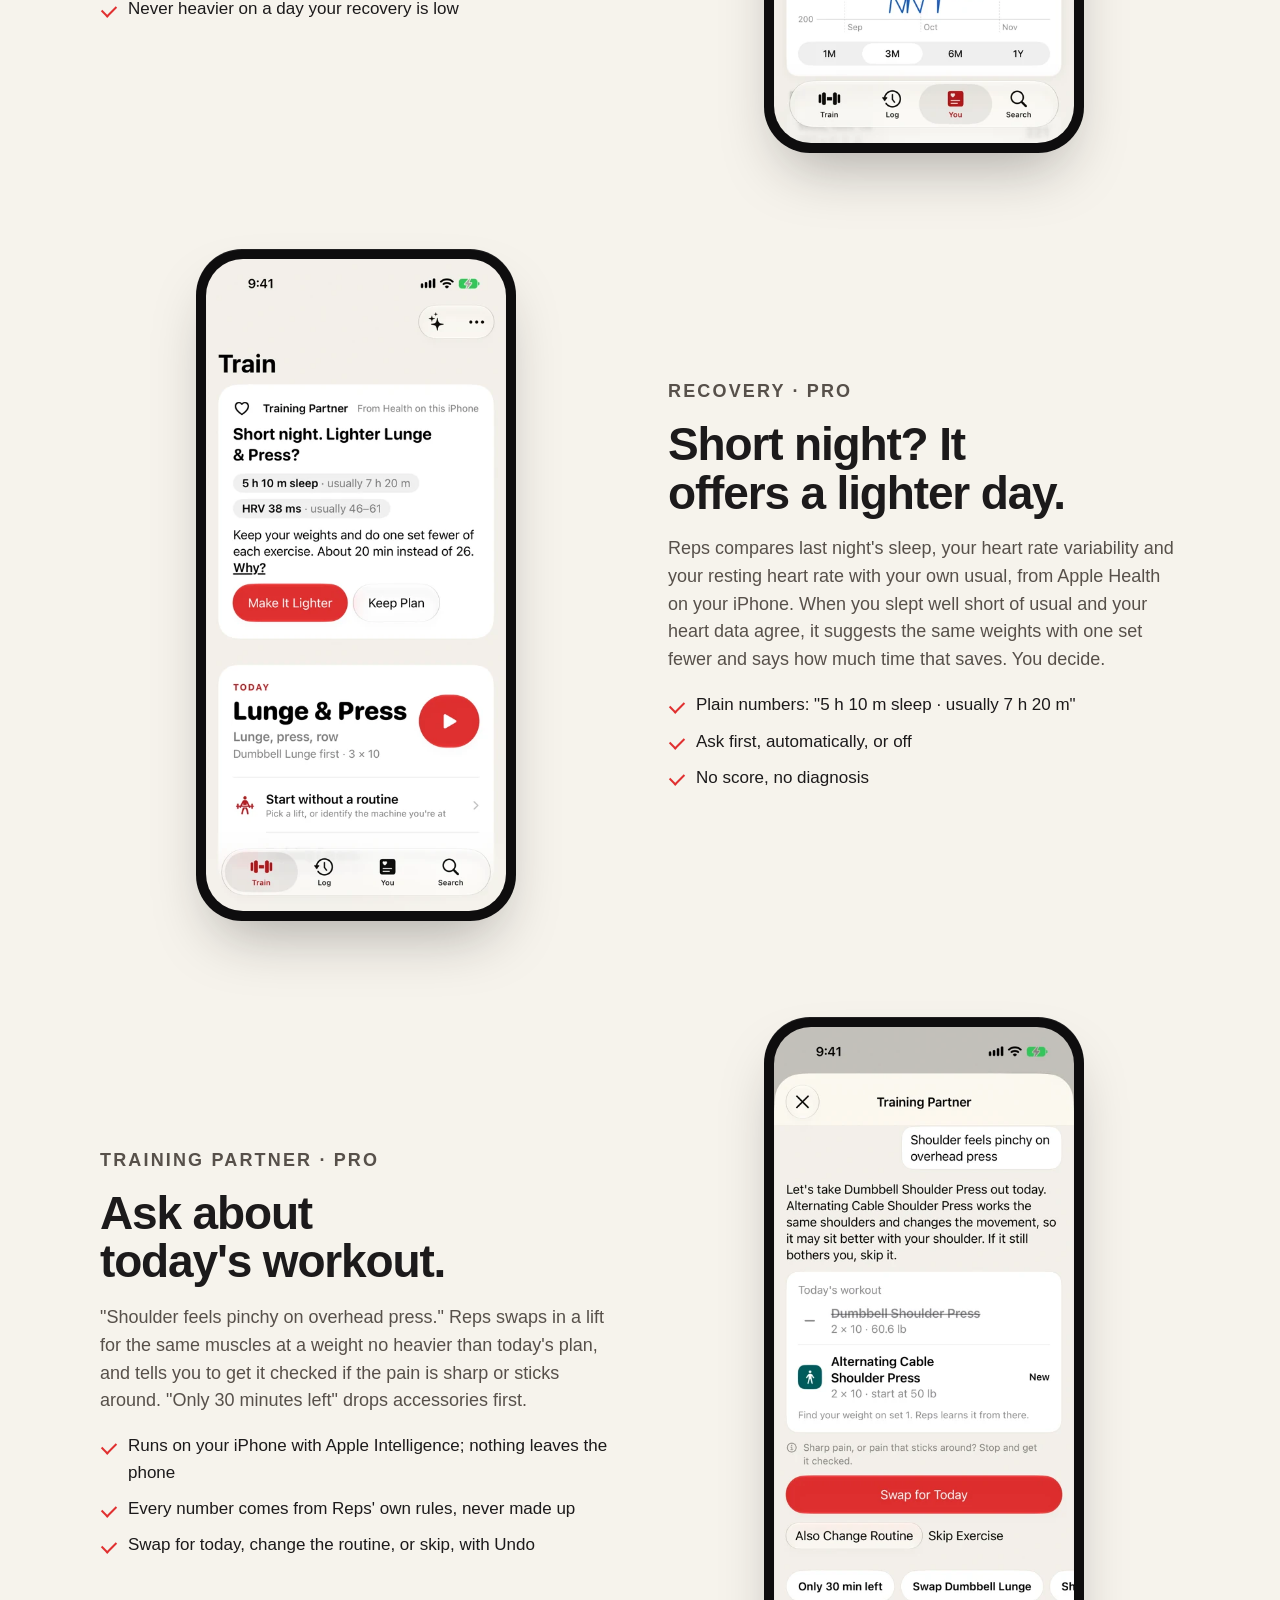
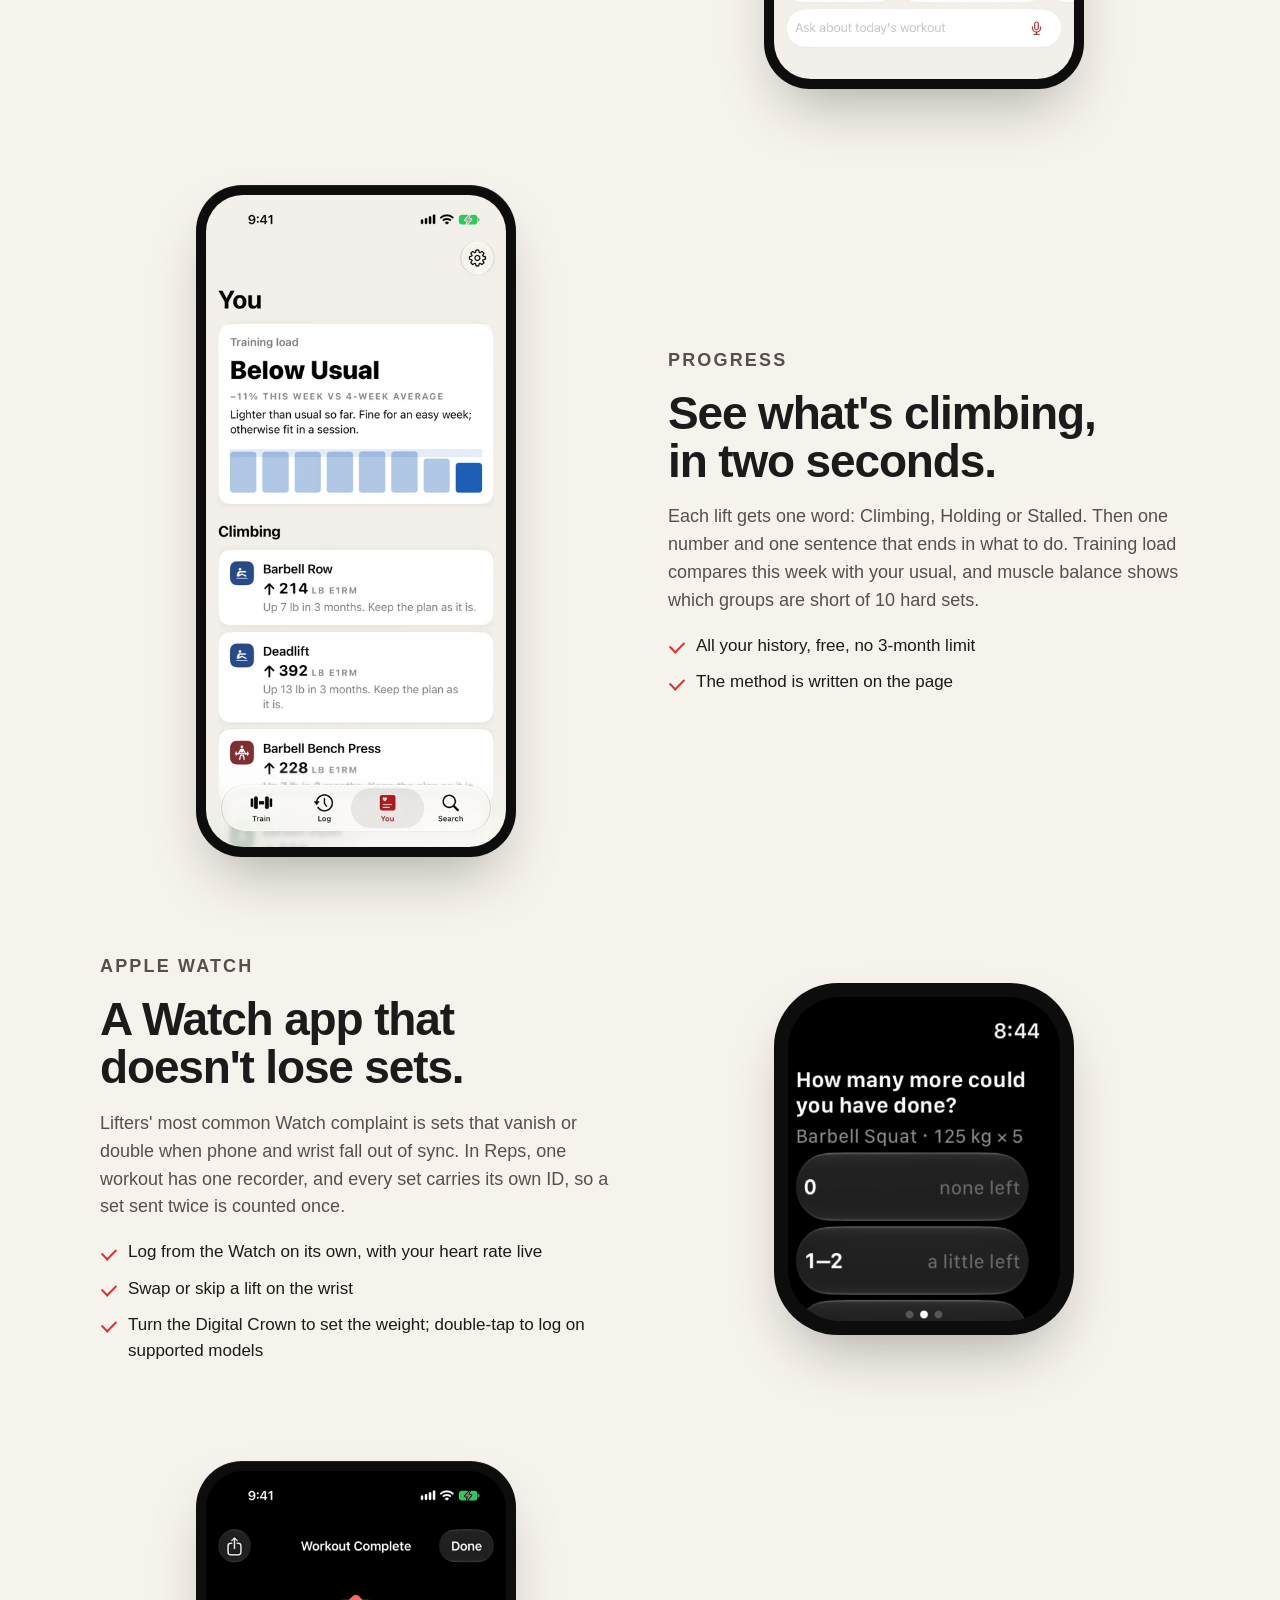
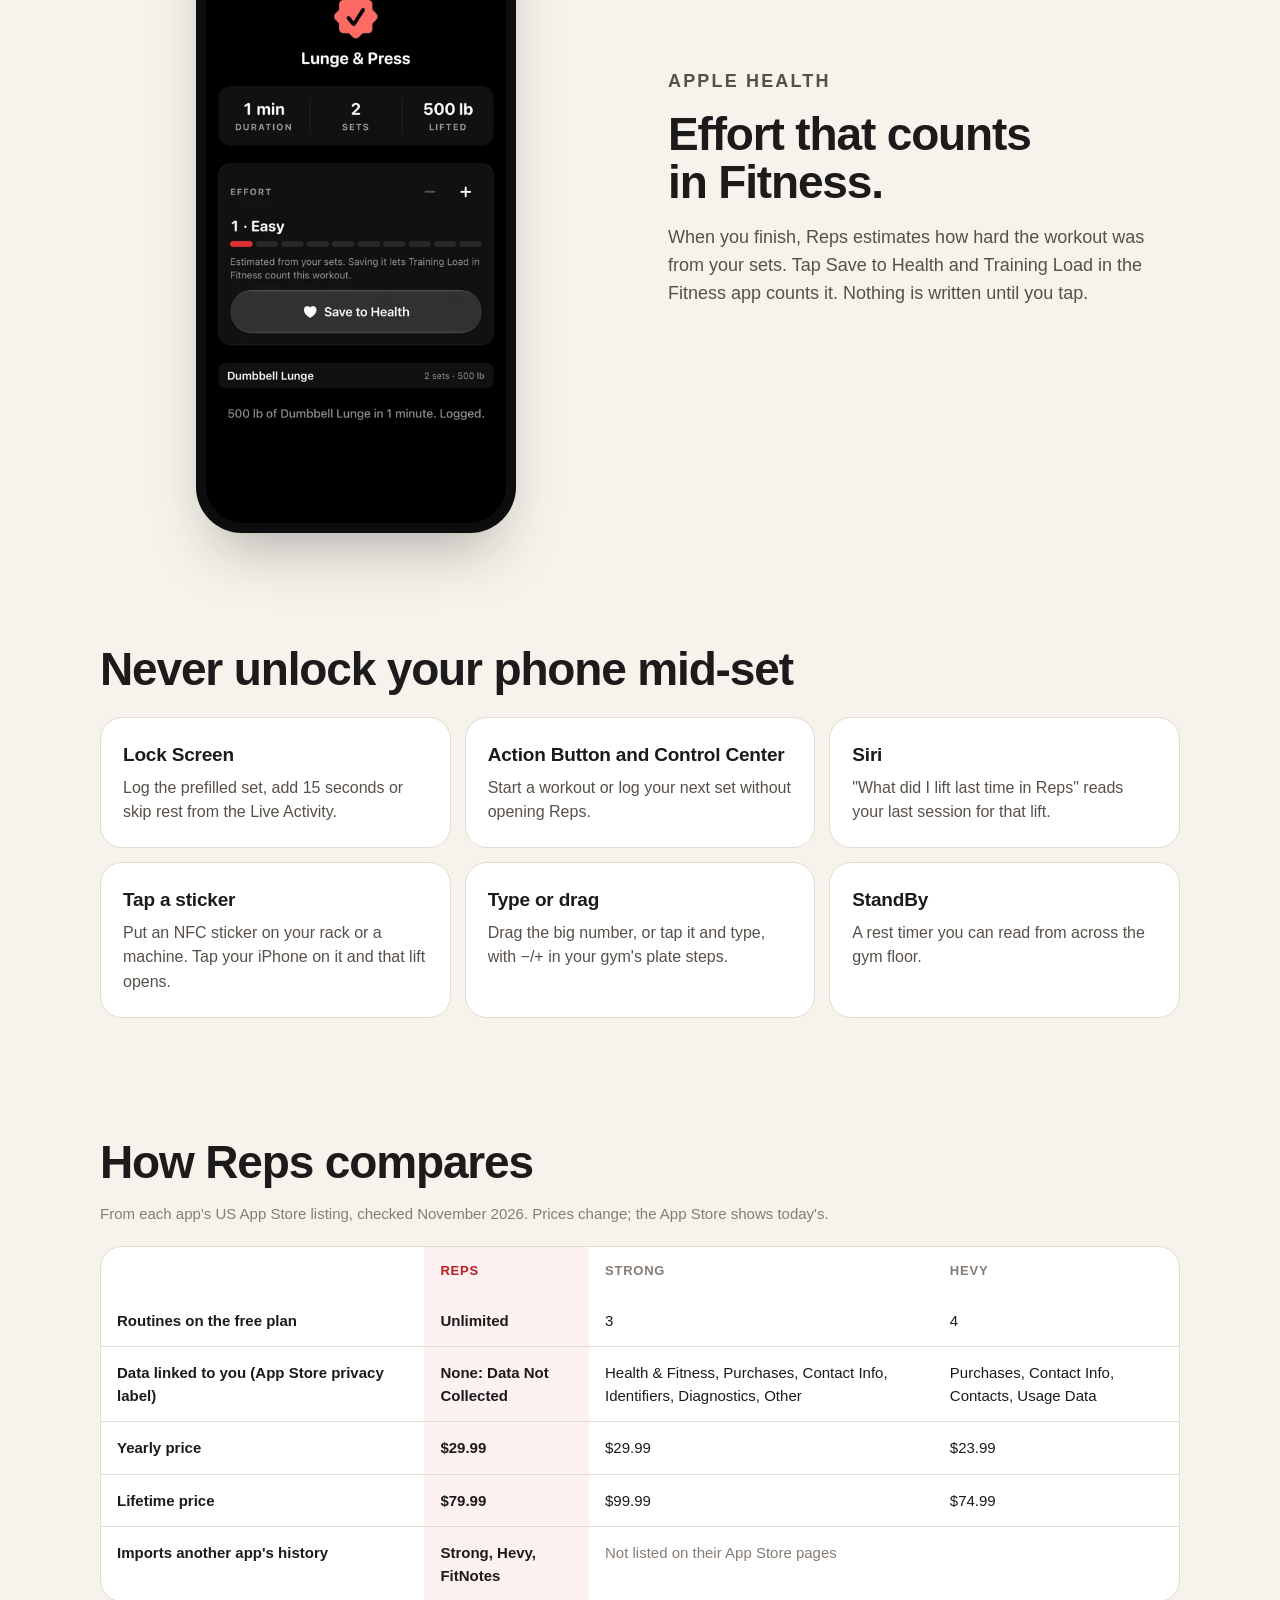
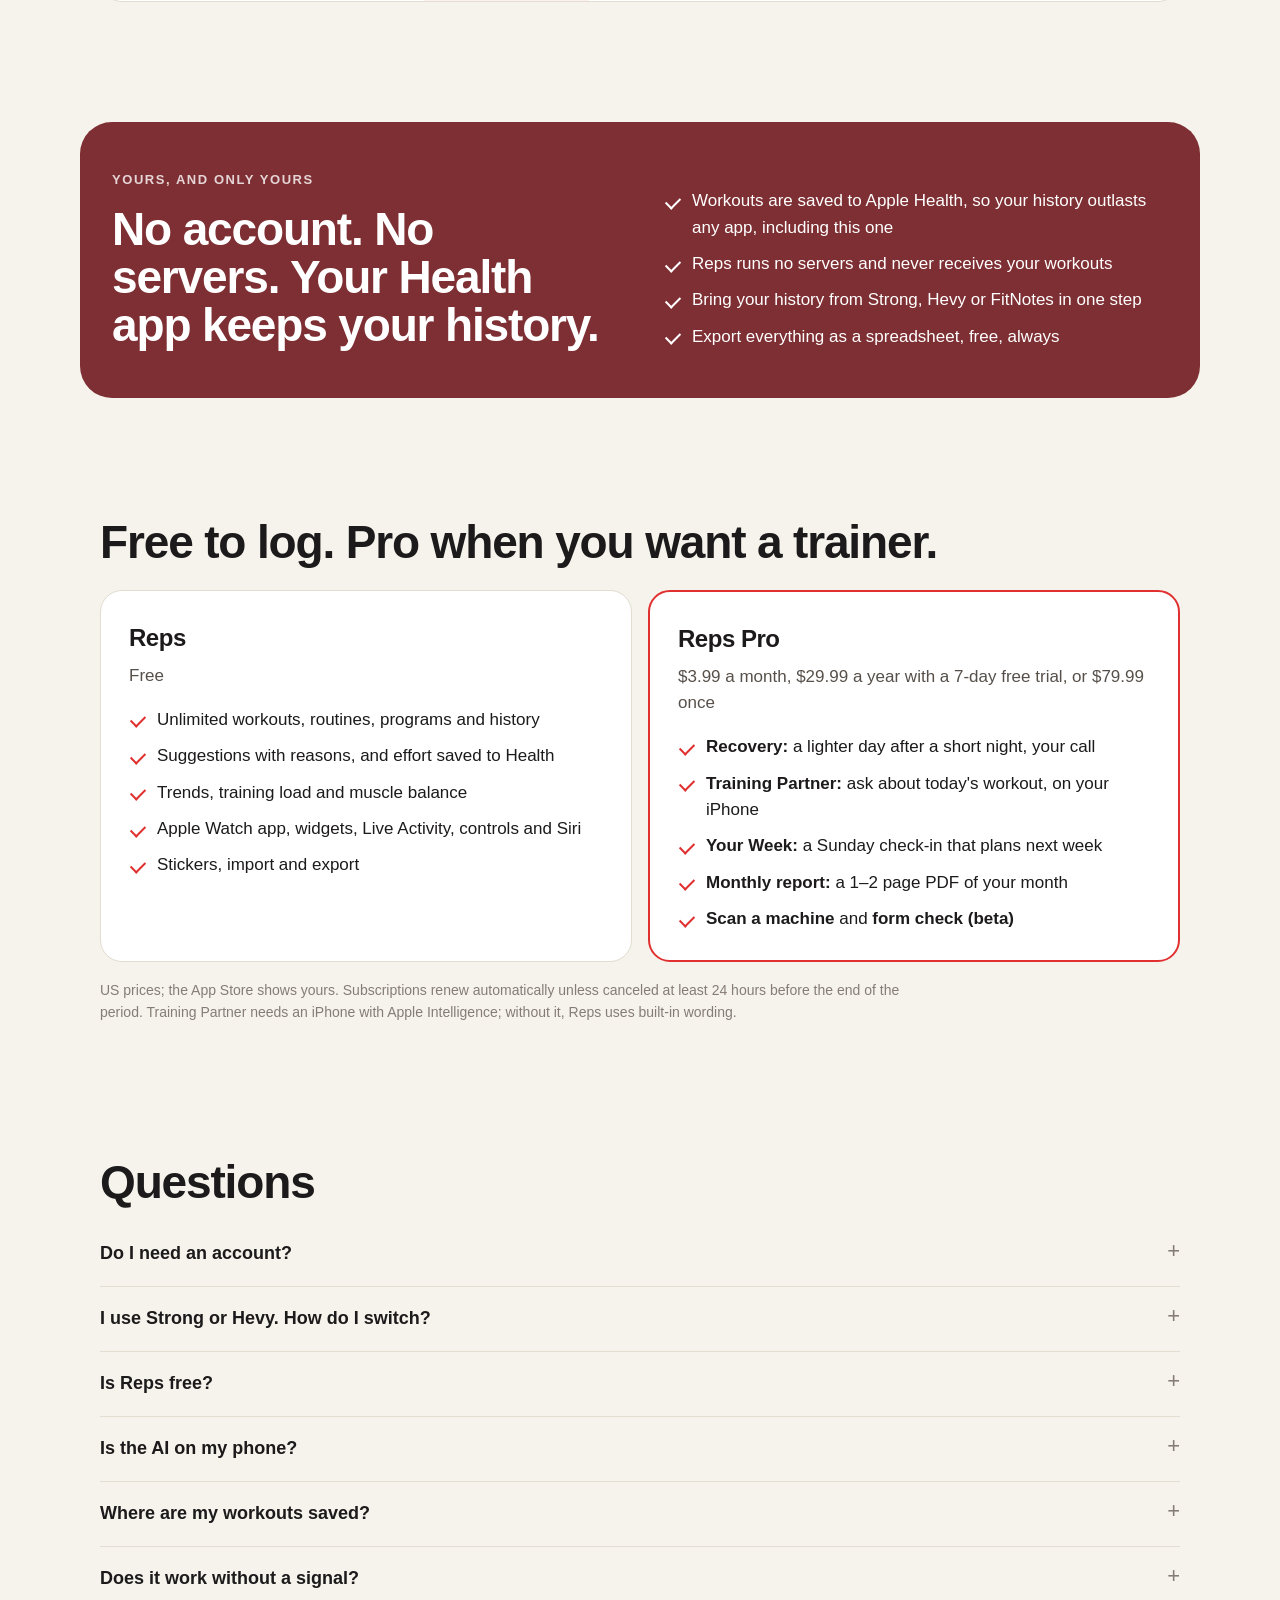
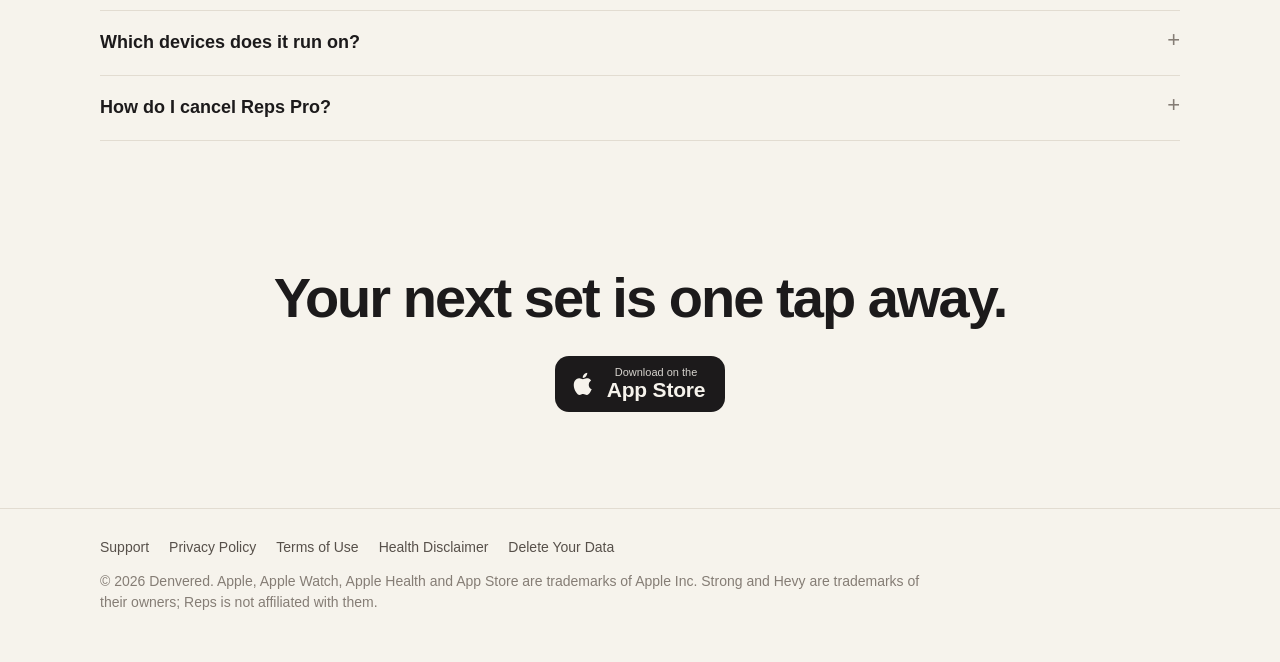
==== commit 2cc99a86: "Reps 2.0 homepage (staged on this branch until 2.0 ships) Built from site/ in Jakeintech/Reps. New h" ====
--- a/index.html
+++ b/index.html
@@ -4,185 +4,242 @@
 <meta charset="utf-8">
 <meta name="viewport" content="width=device-width, initial-scale=1, viewport-fit=cover">
 <title>Reps: Gym Workout Tracker for iPhone and Apple Watch</title>
-<meta name="description" content="Reps is a gym workout tracker that opens every lift on the weight you used last time, so logging a set takes one tap. Built-in programs, Apple Watch app, no account.">
+<meta name="description" content="Reps is the fastest lift log for iPhone and Apple Watch. Every lift opens on last time's weight, one tap logs it, and Reps tells you what's next and why. No account, no ads.">
 <meta name="apple-itunes-app" content="app-id=6762486117">
 <link rel="canonical" href="https://jakeintech.github.io/reps-site/">
-<meta name="theme-color" content="#F8F4EC" media="(prefers-color-scheme: light)">
-<meta name="theme-color" content="#17110F" media="(prefers-color-scheme: dark)">
+<meta name="theme-color" content="#F6F3EC" media="(prefers-color-scheme: light)">
+<meta name="theme-color" content="#171516" media="(prefers-color-scheme: dark)">
 <link rel="icon" type="image/png" href="assets/favicon.png">
 <link rel="apple-touch-icon" href="assets/icon-180.png">
 <meta property="og:type" content="website">
 <meta property="og:site_name" content="Reps">
-<meta property="og:title" content="Reps: log every lift in one tap">
-<meta property="og:description" content="A gym workout tracker for iPhone and Apple Watch. Every lift opens on last time's weight. No account, no ads.">
+<meta property="og:title" content="Reps: one tap per set, and it tells you what's next">
+<meta property="og:description" content="The fastest lift log for iPhone and Apple Watch. Suggestions with reasons, a Watch app that doesn't lose sets, no account, no ads.">
 <meta property="og:url" content="https://jakeintech.github.io/reps-site/">
 <meta property="og:image" content="https://jakeintech.github.io/reps-site/assets/og.png">
 <meta property="og:image:width" content="1200">
 <meta property="og:image:height" content="630">
 <meta property="og:image:alt" content="Reps on iPhone showing Barbell Squat at 250 pounds with a Log Set button.">
 <meta name="twitter:card" content="summary_large_image">
-<meta name="twitter:title" content="Reps: log every lift in one tap">
-<meta name="twitter:description" content="A gym workout tracker for iPhone and Apple Watch. Every lift opens on last time's weight. No account, no ads.">
-<meta name="twitter:image" content="https://jakeintech.github.io/reps-site/assets/og.png">
 <link rel="stylesheet" href="style.css">
 <script type="application/ld+json">
 {"@context":"https://schema.org","@type":"MobileApplication","name":"Reps: Gym Workout Tracker","operatingSystem":"iOS","applicationCategory":"HealthApplication","offers":{"@type":"Offer","price":"0","priceCurrency":"USD"},"url":"https://apps.apple.com/app/id6762486117","publisher":{"@type":"Organization","name":"Denvered"}}
 </script>
 </head>
 <body>
+<a class="skip" href="#main">Skip to content</a>
 <header class="site-header">
   <div class="wrap">
     <a class="brand" href="./"><img src="assets/icon-180.png" alt="" width="32" height="32">Reps</a>
     <nav aria-label="Main">
       <a class="optional" href="#features">Features</a>
+      <a class="optional" href="#compare">Compare</a>
       <a class="optional" href="#pricing">Pricing</a>
       <a href="#faq">FAQ</a>
-      <a href="support.html">Support</a>
+      <a class="nav-cta" href="https://apps.apple.com/app/id6762486117">Get Reps</a>
     </nav>
   </div>
 </header>
 
-<main>
+<main id="main">
   <section class="hero">
     <div class="wrap">
+      <div class="hero-copy">
+        <p class="kicker">Lift log for iPhone and Apple Watch</p>
+        <h1>One tap per set.<br><span>It tells you what's next.</span></h1>
+        <p class="lede">Every lift opens on last time's weight. Log it in one tap, and Reps suggests the next jump with the reason behind it. No account, no ads, nothing sent to us.</p>
+        <div class="cta-row">
+          <a class="appstore" href="https://apps.apple.com/app/id6762486117" aria-label="Download Reps on the App Store">
+            <svg viewBox="0 0 24 24" aria-hidden="true"><path fill="currentColor" d="M16.4 12.6c0-2.6 2.1-3.8 2.2-3.9-1.2-1.8-3.1-2-3.7-2-1.6-.2-3.1.9-3.9.9-.8 0-2-.9-3.4-.9-1.7 0-3.3 1-4.2 2.6-1.8 3.1-.5 7.7 1.3 10.2.9 1.2 1.9 2.6 3.2 2.6 1.3-.1 1.8-.8 3.3-.8 1.6 0 2 .8 3.4.8 1.4 0 2.3-1.3 3.1-2.5 1-1.4 1.4-2.8 1.4-2.9-.1 0-2.7-1-2.7-4.1zM13.9 4.9c.7-.9 1.2-2.1 1.1-3.3-1 0-2.3.7-3 1.6-.7.8-1.3 2-1.1 3.2 1.1.1 2.3-.6 3-1.5z"/></svg>
+            <span><small>Download on the</small><strong>App Store</strong></span>
+          </a>
+          <p class="fine">Free to download. Logging is free and unlimited.</p>
+        </div>
+      </div>
+      <figure class="phone hero-phone">
+        <img src="assets/v2/logger.webp" width="460" height="1000" alt="The Reps logger: Dumbbell Lunge, set 1 of 3, 25 pounds for 10 reps. A line under it reads: 25 lb suggested. You hit 10 on every set at 20 lb. Up one step. Undo." fetchpriority="high">
+      </figure>
+    </div>
+  </section>
+
+  <section class="proof" aria-label="At a glance">
+    <ul class="wrap">
+      <li><strong class="num">1</strong><span>tap to log a set, prefilled from last time</span></li>
+      <li><strong class="num">0</strong><span>accounts, ads or trackers</span></li>
+      <li><strong class="num">850+</strong><span>exercises with steps and 3D form guides</span></li>
+      <li><strong class="num">3</strong><span>apps you can import from: Strong, Hevy, FitNotes</span></li>
+    </ul>
+  </section>
+
+  <div id="features">
+    <section class="feature">
+      <div class="wrap">
+        <div class="copy">
+          <p class="kicker">Suggestions with reasons</p>
+          <h2>Knows the next jump, and says why.</h2>
+          <p>Hit the top of your rep range on every set and Reps offers the smallest step up. Miss twice and it backs off. Stall for three sessions and it plans a lighter week, then a retest. Every change has a one-line reason and Undo.</p>
+          <ul class="ticks">
+            <li>Double progression you can recite, not a black box</li>
+            <li>Rep range, effort and your gym's plates and dumbbells taken into account</li>
+            <li>Never heavier on a day your recovery is low</li>
+          </ul>
+        </div>
+        <figure class="phone"><img src="assets/v2/exercise.webp" width="460" height="1000" loading="lazy" alt="Barbell Bench Press detail: estimated one-rep max 228 pounds, best set 193 by 6, 38 sessions. Chart headed Climbing, up 7 pounds in 3 months, keep the plan as it is."></figure>
+      </div>
+    </section>
+
+    <section class="feature flip">
+      <div class="wrap">
+        <div class="copy">
+          <p class="kicker">Recovery · Pro</p>
+          <h2>Short night? It offers a lighter day.</h2>
+          <p>Reps compares last night's sleep, your heart rate variability and your resting heart rate with your own usual, from Apple Health on your iPhone. When you slept well short of usual and your heart data agree, it suggests the same weights with one set fewer and says how much time that saves. You decide.</p>
+          <ul class="ticks">
+            <li>Plain numbers: "5 h 10 m sleep · usually 7 h 20 m"</li>
+            <li>Ask first, automatically, or off</li>
+            <li>No score, no diagnosis</li>
+          </ul>
+        </div>
+        <figure class="phone"><img src="assets/v2/recovery.webp" width="460" height="1000" loading="lazy" alt="Train tab card from Training Partner: Short night. Lighter Lunge and Press? 5 hours 10 minutes sleep, usually 7 hours 20. HRV 38 milliseconds, usually 46 to 61. Buttons: Make It Lighter, Keep Plan."></figure>
+      </div>
+    </section>
+
+    <section class="feature">
+      <div class="wrap">
+        <div class="copy">
+          <p class="kicker">Training Partner · Pro</p>
+          <h2>Ask about today's workout.</h2>
+          <p>"Shoulder feels pinchy on overhead press." Reps swaps in a lift for the same muscles at a weight no heavier than today's plan, and tells you to get it checked if the pain is sharp or sticks around. "Only 30 minutes left" drops accessories first.</p>
+          <ul class="ticks">
+            <li>Runs on your iPhone with Apple Intelligence; nothing leaves the phone</li>
+            <li>Every number comes from Reps' own rules, never made up</li>
+            <li>Swap for today, change the routine, or skip, with Undo</li>
+          </ul>
+        </div>
+        <figure class="phone"><img src="assets/v2/ask.webp" width="460" height="1000" loading="lazy" alt="Training Partner sheet. Request: Shoulder feels pinchy on overhead press. Answer swaps Dumbbell Shoulder Press for Alternating Cable Shoulder Press at 50 pounds, with a safety line and a Swap for Today button."></figure>
+      </div>
+    </section>
+
+    <section class="feature flip">
+      <div class="wrap">
+        <div class="copy">
+          <p class="kicker">Progress</p>
+          <h2>See what's climbing, in two seconds.</h2>
+          <p>Each lift gets one word: Climbing, Holding or Stalled. Then one number and one sentence that ends in what to do. Training load compares this week with your usual, and muscle balance shows which groups are short of 10 hard sets.</p>
+          <ul class="ticks">
+            <li>All your history, free, no 3-month limit</li>
+            <li>The method is written on the page</li>
+          </ul>
+        </div>
+        <figure class="phone"><img src="assets/v2/progress.webp" width="460" height="1000" loading="lazy" alt="You tab: Training load, Below Usual, minus 11 percent this week versus the 4-week average, with eight weekly bars. Climbing: Barbell Row 214, Deadlift 392, Barbell Bench Press 228 pounds estimated one-rep max."></figure>
+      </div>
+    </section>
+
+    <section class="feature watch-feature">
+      <div class="wrap">
+        <div class="copy">
+          <p class="kicker">Apple Watch</p>
+          <h2>A Watch app that doesn't lose sets.</h2>
+          <p>Lifters' most common Watch complaint is sets that vanish or double when phone and wrist fall out of sync. In Reps, one workout has one recorder, and every set carries its own ID, so a set sent twice is counted once.</p>
+          <ul class="ticks">
+            <li>Log from the Watch on its own, with your heart rate live</li>
+            <li>Swap or skip a lift on the wrist</li>
+            <li>Turn the Digital Crown to set the weight; double-tap to log on supported models</li>
+          </ul>
+        </div>
+        <figure class="watch"><img src="assets/v2/watch-effort.webp" width="838" height="1000" loading="lazy" alt="Reps on Apple Watch asking: How many more could you have done? Barbell Squat, 125 kilograms by 5. Answers 0, none left; 1 to 2, a little left."></figure>
+      </div>
+    </section>
+
+    <section class="feature flip">
+      <div class="wrap">
+        <div class="copy">
+          <p class="kicker">Apple Health</p>
+          <h2>Effort that counts in Fitness.</h2>
+          <p>When you finish, Reps estimates how hard the workout was from your sets. Tap Save to Health and Training Load in the Fitness app counts it. Nothing is written until you tap.</p>
+        </div>
+        <figure class="phone"><img src="assets/v2/summary.webp" width="460" height="1000" loading="lazy" alt="Workout Complete screen in dark mode: duration, sets, pounds lifted, an Effort card reading 1, Easy, and a Save to Health button."></figure>
+      </div>
+    </section>
+    <!-- Add when the screens ship (M6 and Training Pair UI): Meet prep (Goal, Meet day) and Training Pair (coach link). Do not claim them before. -->
+  </div>
+
+  <section class="extras" aria-labelledby="extras-title">
+    <div class="wrap">
+      <h2 id="extras-title">Never unlock your phone mid-set</h2>
+      <div class="grid">
+        <div class="tile"><h3>Lock Screen</h3><p>Log the prefilled set, add 15 seconds or skip rest from the Live Activity.</p></div>
+        <div class="tile"><h3>Action Button and Control Center</h3><p>Start a workout or log your next set without opening Reps.</p></div>
+        <div class="tile"><h3>Siri</h3><p>"What did I lift last time in Reps" reads your last session for that lift.</p></div>
+        <div class="tile"><h3>Tap a sticker</h3><p>Put an NFC sticker on your rack or a machine. Tap your iPhone on it and that lift opens.</p></div>
+        <div class="tile"><h3>Type or drag</h3><p>Drag the big number, or tap it and type, with −/+ in your gym's plate steps.</p></div>
+        <div class="tile"><h3>StandBy</h3><p>A rest timer you can read from across the gym floor.</p></div>
+      </div>
+    </div>
+  </section>
+
+  <section class="compare" id="compare" aria-labelledby="compare-title">
+    <div class="wrap">
+      <h2 id="compare-title">How Reps compares</h2>
+      <p class="sub">From each app's US App Store listing, checked November 2026. Prices change; the App Store shows today's.</p>
+      <div class="table-scroll">
+        <table>
+          <thead><tr><th scope="col"></th><th scope="col" class="us">Reps</th><th scope="col">Strong</th><th scope="col">Hevy</th></tr></thead>
+          <tbody>
+            <tr><th scope="row">Routines on the free plan</th><td class="us">Unlimited</td><td>3</td><td>4</td></tr>
+            <tr><th scope="row">Data linked to you (App Store privacy label)</th><td class="us">None: Data Not Collected</td><td>Health &amp; Fitness, Purchases, Contact Info, Identifiers, Diagnostics, Other</td><td>Purchases, Contact Info, Contacts, Usage Data</td></tr>
+            <tr><th scope="row">Yearly price</th><td class="us num">$29.99</td><td class="num">$29.99</td><td class="num">$23.99</td></tr>
+            <tr><th scope="row">Lifetime price</th><td class="us num">$79.99</td><td class="num">$99.99</td><td class="num">$74.99</td></tr>
+            <tr><th scope="row">Imports another app's history</th><td class="us">Strong, Hevy, FitNotes</td><td colspan="2" class="muted">Not listed on their App Store pages</td></tr>
+          </tbody>
+        </table>
+      </div>
+    </div>
+  </section>
+
+  <section class="privacy" aria-labelledby="privacy-title">
+    <div class="wrap">
       <div>
-        <p class="kicker">Gym workout tracker for iPhone and Apple Watch</p>
-        <h1>Log every lift in one tap.</h1>
-        <p class="lede">Reps opens each exercise on the weight and reps you did last time. Tap once and get back to the bar. No account, no ads.</p>
-        <a class="appstore" href="https://apps.apple.com/app/id6762486117" aria-label="Download Reps on the App Store">
-          <span><small>Download on the</small><strong>App Store</strong></span>
-        </a>
-        <p class="fine">Free to download. Logging is free and unlimited. Reps Pro is optional.</p>
-      </div>
-      <div class="phone"><img src="assets/shot-set.webp" width="600" height="1304" alt="Reps on iPhone: Barbell Squat, set 1 of 3, 250 pounds for 5 reps, with a large Log Set button." fetchpriority="high"></div>
-    </div>
-  </section>
-
-  <section class="promises" aria-label="At a glance">
-    <ul class="wrap">
-      <li><strong>One tap per set</strong>Last time's weight, ready</li>
-      <li><strong>10 programs built in</strong>Or build your own</li>
-      <li><strong>Apple Watch app</strong>Included, free</li>
-      <li><strong>No account</strong>Workouts saved to Apple Health</li>
-    </ul>
-  </section>
-
-  <div id="features">
-    <section class="benefit">
-      <div class="wrap">
-        <div class="copy">
-          <p class="kicker">Log a set in seconds</p>
-          <h2>Your last weight, ready.</h2>
-          <p>Every lift opens on the weight and reps you did last time. If nothing changed, tap Log Set. If it did, drag the big number and tap.</p>
-          <ul>
-            <li>Swap or skip a lift mid-workout in two taps</li>
-            <li>Warm-up sets worked out to the plates you load</li>
-            <li>Clear suggestions for when to add weight</li>
-          </ul>
-        </div>
-        <div class="phone"><img src="assets/shot-pr.webp" width="600" height="1304" loading="lazy" alt="Barbell Squat set 3 of 5 at 275 pounds, with a gold ring marking a new personal record."></div>
-      </div>
-    </section>
-
-    <section class="benefit flip">
-      <div class="wrap">
-        <div class="copy">
-          <p class="kicker">Run your program</p>
-          <h2>PPL, 5/3/1, GZCLP. Built in.</h2>
-          <p>Ten programs ship with Reps, from bodyweight, dumbbell and machine starters to Upper/Lower, Full Body, Push/Pull/Legs, GZCLP, 5/3/1 Lite and nSuns Lite.</p>
-          <ul>
-            <li>Build your own routines from more than 850 exercises, each with steps and pictures</li>
-            <li>Supersets, RPE and notes when you want them</li>
-          </ul>
-        </div>
-        <div class="phone"><img src="assets/shot-programs.webp" width="600" height="1304" loading="lazy" alt="The Train tab listing routines: Push, Pull, Legs, Squat and Bench, Deadlift and Press, Heavy Squat and Heavy Press, each with a Start button."></div>
-      </div>
-    </section>
-
-    <section class="benefit">
-      <div class="wrap">
-        <div class="copy">
-          <p class="kicker">Rest</p>
-          <h2>Rest runs itself.</h2>
-          <p>Log a set and the rest timer starts on its own. It shows on your Lock Screen and in the Dynamic Island, and tells you what's next, so you don't have to open the app.</p>
-        </div>
-        <div class="phone"><img src="assets/shot-rest.webp" width="600" height="1304" loading="lazy" alt="Rest timer at 2 minutes 57 seconds inside a red ring. Next: set 2, Barbell Squat."></div>
-      </div>
-    </section>
-
-    <section class="benefit flip">
-      <div class="wrap">
-        <div class="copy">
-          <p class="kicker">Progress</p>
-          <h2>Every session, stamped.</h2>
-          <p>The Training Ledger marks every day you trained on a calendar. Days you set a record get a gold ring, and records turn gold the moment you set them.</p>
-          <ul>
-            <li>Estimated one-rep max, streaks and weekly totals</li>
-            <li>Finished workouts can go to your calendar, if you turn it on</li>
-          </ul>
-        </div>
-        <div class="phone"><img src="assets/shot-ledger.webp" width="600" height="1304" loading="lazy" alt="The Log tab showing October 2026 with 18 training days stamped in red and two record days ringed in gold."></div>
-      </div>
-    </section>
-
-    <section class="benefit">
-      <div class="wrap">
-        <div class="copy">
-          <p class="kicker">Apple Watch</p>
-          <h2>Log from your wrist.</h2>
-          <p>Start on iPhone and keep going on Apple Watch. It's one workout, never doubled. Or leave the phone in your bag and log from the watch on its own, with your heart rate live.</p>
-          <ul>
-            <li>Turn the crown to set the weight, tap to log</li>
-            <li>Double-tap to log a set on supported Apple Watch models</li>
-          </ul>
-        </div>
-        <div class="watch"><img src="assets/shot-watch.webp" width="416" height="496" loading="lazy" alt="Reps on Apple Watch: Barbell Squat, 125 kilograms, set 3 of 5, heart rate 128."></div>
-      </div>
-    </section>
-  </div>
-
-  <section class="extras" aria-labelledby="extras-title">
-    <div class="wrap">
-      <h2 id="extras-title">Quick to reach, wherever you are</h2>
-      <div class="grid">
-        <div class="tile"><h3>Tap a sticker</h3><p>Put a sticker on your rack, bench or favorite machine and set it up once. Tap your iPhone on it and that exercise opens, ready to log.</p></div>
-        <div class="tile"><h3>Siri and the Action Button</h3><p>Say "Start Push in Reps", or put a routine on the Action Button.</p></div>
-        <div class="tile"><h3>Widgets and Control Center</h3><p>See your next set and your streak on the Lock Screen, a rest timer in StandBy, and start a workout from Control Center.</p></div>
-        <div class="tile"><h3>Bring your history</h3><p>Switching from Strong or Hevy? Import your past workouts in one step.</p></div>
-        <div class="tile"><h3>Yours, and only yours</h3><p>No account, no ads, nothing sent to us. Your workouts live in Apple Health, so your history outlasts any app.</p></div>
-        <div class="tile"><h3>Export anytime</h3><p>Take everything with you as a spreadsheet file whenever you want.</p></div>
-      </div>
+        <p class="kicker">Yours, and only yours</p>
+        <h2 id="privacy-title">No account. No servers. Your Health app keeps your history.</h2>
+      </div>
+      <ul class="ticks">
+        <li>Workouts are saved to Apple Health, so your history outlasts any app, including this one</li>
+        <li>Reps runs no servers and never receives your workouts</li>
+        <li>Bring your history from Strong, Hevy or FitNotes in one step</li>
+        <li>Export everything as a spreadsheet, free, always</li>
+      </ul>
     </div>
   </section>
 
   <section class="pricing" id="pricing" aria-labelledby="pricing-title">
     <div class="wrap">
-      <h2 id="pricing-title">Free to log. Pro when you want more.</h2>
+      <h2 id="pricing-title">Free to log. Pro when you want a trainer.</h2>
       <div class="plans">
         <div class="plan">
           <h3>Reps</h3>
-          <p class="sub">Free</p>
-          <ul>
-            <li>Unlimited workouts, routines and history</li>
-            <li>All ten built-in programs</li>
-            <li>Apple Watch app, widgets and the rest timer</li>
-            <li>Stickers, Siri and Shortcuts</li>
-            <li>Import and export</li>
+          <p class="price">Free</p>
+          <ul class="ticks">
+            <li>Unlimited workouts, routines, programs and history</li>
+            <li>Suggestions with reasons, and effort saved to Health</li>
+            <li>Trends, training load and muscle balance</li>
+            <li>Apple Watch app, widgets, Live Activity, controls and Siri</li>
+            <li>Stickers, import and export</li>
           </ul>
         </div>
         <div class="plan pro">
           <h3>Reps Pro</h3>
-          <p class="sub">Monthly, yearly with a 7-day free trial, or once for life</p>
-          <ul>
-            <li><strong>Weekly recap:</strong> what you lifted, what went up and what to watch</li>
-            <li><strong>Strength for life:</strong> see your lifting show up in walking speed, stairs and balance</li>
-            <li><strong>Build by asking:</strong> "Push day, 45 min, no deadlifts" becomes a routine</li>
-            <li><strong>Scan any machine:</strong> point the camera at the label, get the exercise</li>
-            <li><strong>Form check (beta):</strong> film a set to see bar path, speed and left-right balance</li>
-          </ul>
-        </div>
-      </div>
-      <p class="note">Prices are shown in the App Store in your currency. Subscriptions renew automatically unless canceled at least 24 hours before the end of the period. Build by asking needs an iPhone with Apple Intelligence.</p>
+          <p class="price"><span class="num">$3.99</span> a month, <span class="num">$29.99</span> a year with a 7-day free trial, or <span class="num">$79.99</span> once</p>
+          <ul class="ticks">
+            <li><strong>Recovery:</strong> a lighter day after a short night, your call</li>
+            <li><strong>Training Partner:</strong> ask about today's workout, on your iPhone</li>
+            <li><strong>Your Week:</strong> a Sunday check-in that plans next week</li>
+            <li><strong>Monthly report:</strong> a 1–2 page PDF of your month</li>
+            <li><strong>Scan a machine</strong> and <strong>form check (beta)</strong></li>
+          </ul>
+        </div>
+      </div>
+      <p class="note">US prices; the App Store shows yours. Subscriptions renew automatically unless canceled at least 24 hours before the end of the period. Training Partner needs an iPhone with Apple Intelligence; without it, Reps uses built-in wording.</p>
     </div>
   </section>
 
@@ -190,13 +247,13 @@
     <div class="wrap">
       <h2 id="faq-title">Questions</h2>
       <details><summary>Do I need an account?</summary><p>No. There's nothing to sign up for. Open Reps and start a workout.</p></details>
-      <details><summary>Is Reps free?</summary><p>Yes. Logging, routines, programs, history, the Apple Watch app and widgets are free with no limits. Reps Pro adds a weekly recap, strength-for-life trends, building routines by asking, machine scanning and form check.</p></details>
+      <details><summary>I use Strong or Hevy. How do I switch?</summary><p>Export your workouts from Strong, Hevy or FitNotes as a file, then import it in Reps Settings. Warm-up, drop and failure sets come across. Your past workouts appear in your history and in Apple Health, and importing the same file twice adds nothing.</p></details>
+      <details><summary>Is Reps free?</summary><p>Yes. Logging, routines, programs, history, suggestions, trends, the Apple Watch app and widgets are free with no limits. Reps Pro adds recovery suggestions, Training Partner, the weekly check-in, the monthly report, machine scanning and form check.</p></details>
+      <details><summary>Is the AI on my phone?</summary><p>Yes. Training Partner uses Apple Intelligence on your iPhone and nothing is sent anywhere. It only writes the sentences; the weights and sets come from Reps' own rules, which you can read in the app.</p></details>
       <details><summary>Where are my workouts saved?</summary><p>In Apple Health on your iPhone. Your history stays in your Health app even if you delete Reps. We don't run servers and never receive your workouts. <a href="privacy-policy.html">Read the privacy policy</a>.</p></details>
-      <details><summary>Does it work with Apple Watch?</summary><p>Yes. The watch app is included. Start on iPhone and continue on the watch, or log from the watch on its own.</p></details>
-      <details><summary>Can I bring my history from another app?</summary><p>Yes. Export a file from Strong or Hevy and import it in Reps Settings. Your past workouts appear in your history and in Apple Health.</p></details>
-      <details><summary>What are the stickers?</summary><p>Blank tap stickers you buy online and set up once in Reps Settings. Put one on your rack or a machine, and tapping your iPhone on it opens that exercise. They're optional: every lift opens where you left off either way.</p></details>
-      <details><summary>Which devices does it run on?</summary><p>iPhone with iOS 18 or later, and Apple Watch with watchOS 11 or later. Reps isn't available for iPad or Mac.</p></details>
-      <details><summary>How do I cancel Reps Pro?</summary><p>In the Settings app, tap your name, then Subscriptions, then Reps. You can also open Reps Settings and tap Manage Subscription. <a href="support.html#subscription">More on subscriptions</a>.</p></details>
+      <details><summary>Does it work without a signal?</summary><p>Yes. Everything runs on your iPhone and Apple Watch, so a basement gym with no reception is fine.</p></details>
+      <details><summary>Which devices does it run on?</summary><p>iPhone with iOS 18 or later, and Apple Watch with watchOS 11 or later. Reps isn't available for iPad, Mac or Android.</p></details>
+      <details><summary>How do I cancel Reps Pro?</summary><p>In the Settings app, tap your name, then Subscriptions, then Reps. <a href="support.html#subscription">More on subscriptions</a>.</p></details>
     </div>
   </section>
 
@@ -204,6 +261,7 @@
     <div class="wrap">
       <h2>Your next set is one tap away.</h2>
       <a class="appstore" href="https://apps.apple.com/app/id6762486117" aria-label="Download Reps on the App Store">
+        <svg viewBox="0 0 24 24" aria-hidden="true"><path fill="currentColor" d="M16.4 12.6c0-2.6 2.1-3.8 2.2-3.9-1.2-1.8-3.1-2-3.7-2-1.6-.2-3.1.9-3.9.9-.8 0-2-.9-3.4-.9-1.7 0-3.3 1-4.2 2.6-1.8 3.1-.5 7.7 1.3 10.2.9 1.2 1.9 2.6 3.2 2.6 1.3-.1 1.8-.8 3.3-.8 1.6 0 2 .8 3.4.8 1.4 0 2.3-1.3 3.1-2.5 1-1.4 1.4-2.8 1.4-2.9-.1 0-2.7-1-2.7-4.1zM13.9 4.9c.7-.9 1.2-2.1 1.1-3.3-1 0-2.3.7-3 1.6-.7.8-1.3 2-1.1 3.2 1.1.1 2.3-.6 3-1.5z"/></svg>
         <span><small>Download on the</small><strong>App Store</strong></span>
       </a>
     </div>
@@ -219,7 +277,7 @@
       <a href="health-disclaimer.html">Health Disclaimer</a>
       <a href="data-deletion.html">Delete Your Data</a>
     </nav>
-    <p>© 2026 Denvered. Apple, Apple Watch and App Store are trademarks of Apple Inc.</p>
+    <p>© 2026 Denvered. Apple, Apple Watch, Apple Health and App Store are trademarks of Apple Inc. Strong and Hevy are trademarks of their owners; Reps is not affiliated with them.</p>
   </div>
 </footer>
 </body>
--- a/style.css
+++ b/style.css
@@ -1,142 +1,187 @@
-/* Reps marketing site. "Iron & Paper" from DESIGN_SYSTEM.md: warm paper stage,
-   iron red for action, gold only for records. System fonts only (SF on Apple). */
+/* Reps marketing site, Iron & Paper v3 (DESIGN_SYSTEM.md): warm paper stage,
+   ink type, iron red for the one action, gold only for records, muscle
+   colours as content. System fonts only (SF on Apple devices). */
 :root {
-  --paper: #F8F4EC;
-  --paper-2: #EDE6D8;
-  --card: #FFFDF8;
-  --ink: #1D1418;
-  --ink-2: #5A4E52;
-  --ink-3: #8A7F82;
-  --hairline: rgba(29, 20, 24, 0.12);
+  --paper: #F6F3EC;
+  --paper-2: #EDE7DB;
+  --card: #FFFFFF;
+  --ink: #1C1A1B;
+  --ink-2: #57504A;
+  --ink-3: #857D75;
+  --hairline: #E2DCD1;
   --iron: #E03030;
-  --iron-ink: #FFFFFF;
-  --gold: #C9A84C;
+  --iron-ink: #B81F24;
+  --gold: #8A6A12;
+  --data: #1E5EB8;
+  --chest: #7E2F33;
+  --back: #2A4A88;
+  --legs: #295935;
   --radius: 22px;
-  --max: 1080px;
-  color-scheme: light dark;
+  --max: 1120px;
+  --display: -apple-system, BlinkMacSystemFont, "SF Pro Display", "Helvetica Neue", Arial, sans-serif;
+  --text: -apple-system, BlinkMacSystemFont, "SF Pro Text", "Segoe UI", Roboto, "Helvetica Neue", Arial, sans-serif;
+  color-scheme: light;
 }
 @media (prefers-color-scheme: dark) {
   :root {
-    --paper: #17110F;
-    --paper-2: #1F1815;
-    --card: #241C19;
-    --ink: #F4EEE4;
-    --ink-2: #C7BCB0;
-    --ink-3: #93887E;
-    --hairline: rgba(244, 238, 228, 0.14);
-    --iron: #F0473F;
+    --paper: #171516;
+    --paper-2: #1E1B1C;
+    --card: #232022;
+    --ink: #F3EFE8;
+    --ink-2: #C3BBB1;
+    --ink-3: #958C83;
+    --hairline: #373335;
+    --iron-ink: #FF6A63;
+    --gold: #D9B95A;
+    --data: #3D8FD4;
+    color-scheme: dark;
   }
 }
 * { box-sizing: border-box; }
 html { -webkit-text-size-adjust: 100%; scroll-behavior: smooth; }
 @media (prefers-reduced-motion: reduce) { html { scroll-behavior: auto; } }
-body {
-  margin: 0;
-  background: var(--paper);
-  color: var(--ink);
-  font: 17px/1.55 -apple-system, BlinkMacSystemFont, "SF Pro Text", "Segoe UI", Roboto, "Helvetica Neue", Arial, sans-serif;
-}
+body { margin: 0; background: var(--paper); color: var(--ink); font: 17px/1.55 var(--text); }
 img { max-width: 100%; height: auto; display: block; }
-a { color: var(--iron); text-underline-offset: 3px; }
-a:focus-visible, button:focus-visible, summary:focus-visible { outline: 3px solid var(--iron); outline-offset: 3px; border-radius: 8px; }
-.wrap { max-width: var(--max); margin: 0 auto; padding: 0 20px; }
-.rounded { font-family: ui-rounded, "SF Pro Rounded", -apple-system, BlinkMacSystemFont, sans-serif; }
+a { color: var(--iron-ink); text-underline-offset: 3px; }
+a:focus-visible, summary:focus-visible { outline: 3px solid var(--iron); outline-offset: 3px; border-radius: 8px; }
+.wrap { max-width: var(--max); margin: 0 auto; padding-left: max(20px, env(safe-area-inset-left)); padding-right: max(20px, env(safe-area-inset-right)); }
+.num { font-variant-numeric: tabular-nums; }
+.skip { position: absolute; left: -999px; top: 8px; background: var(--ink); color: var(--paper); padding: 8px 12px; border-radius: 8px; z-index: 10; }
+.skip:focus { left: 8px; }
+
+h1, h2, h3 { font-family: var(--display); text-wrap: balance; }
+h2 { font-size: clamp(30px, 4.4vw, 46px); line-height: 1.05; letter-spacing: -0.025em; font-weight: 800; margin: 0 0 16px; }
+h3 { font-size: 19px; letter-spacing: -0.01em; margin: 0 0 6px; }
+.kicker { font-size: 13px; font-weight: 700; letter-spacing: 0.12em; text-transform: uppercase; color: var(--iron-ink); margin: 0 0 14px; }
 
 /* Header */
-.site-header { border-bottom: 1px solid var(--hairline); background: var(--paper); }
-.site-header .wrap { display: flex; align-items: center; justify-content: space-between; height: 64px; gap: 16px; }
-.brand { display: flex; align-items: center; gap: 10px; color: var(--ink); text-decoration: none; font-weight: 700; font-size: 20px; }
-.brand img { width: 32px; height: 32px; border-radius: 8px; }
-.site-header nav { display: flex; gap: 20px; font-size: 15px; }
+.site-header { position: sticky; top: 0; z-index: 5; background: color-mix(in srgb, var(--paper) 88%, transparent); backdrop-filter: saturate(1.4) blur(14px); -webkit-backdrop-filter: saturate(1.4) blur(14px); border-bottom: 1px solid var(--hairline); }
+.site-header .wrap { display: flex; align-items: center; justify-content: space-between; height: 60px; gap: 16px; }
+.brand { display: flex; align-items: center; gap: 10px; color: var(--ink); text-decoration: none; font: 800 20px var(--display); letter-spacing: -0.02em; }
+.brand img { width: 30px; height: 30px; border-radius: 7px; }
+.site-header nav { display: flex; align-items: center; gap: 22px; font-size: 15px; }
 .site-header nav a { color: var(--ink-2); text-decoration: none; }
 .site-header nav a:hover { color: var(--ink); }
-@media (max-width: 560px) { .site-header nav .optional { display: none; } }
-
-/* Kicker */
-.kicker { font-size: 13px; font-weight: 700; letter-spacing: 0.12em; text-transform: uppercase; color: var(--iron); margin: 0 0 12px; }
+.site-header nav .nav-cta { color: #fff; background: var(--iron); padding: 7px 14px; border-radius: 999px; font-weight: 600; }
+.site-header nav .nav-cta:hover { color: #fff; background: #C92A2A; }
+@media (max-width: 640px) { .site-header nav .optional { display: none; } }
 
 /* Hero */
-.hero { background: linear-gradient(180deg, var(--paper) 0%, var(--paper-2) 100%); overflow: hidden; }
-.hero .wrap { display: grid; grid-template-columns: 1.1fr 0.9fr; gap: 40px; align-items: center; padding-top: 56px; padding-bottom: 56px; }
-.hero h1 { font-size: clamp(40px, 6.4vw, 72px); line-height: 1.02; letter-spacing: -0.025em; margin: 0 0 18px; font-weight: 800; }
-.hero .lede { font-size: clamp(18px, 2.1vw, 21px); color: var(--ink-2); max-width: 32ch; margin: 0 0 28px; }
-.hero .fine { font-size: 14px; color: var(--ink-3); margin: 14px 0 0; }
-.phone { width: min(320px, 78vw); margin: 0 auto; border-radius: 46px; padding: 9px; background: #1D1418; box-shadow: 0 30px 60px -20px rgba(29,20,24,.35); }
-.phone img { border-radius: 38px; width: 100%; aspect-ratio: 600 / 1304; }
+.hero { overflow: hidden; }
+.hero .wrap { display: grid; grid-template-columns: 1.15fr 0.85fr; gap: 48px; align-items: center; padding-top: 72px; padding-bottom: 56px; }
+.hero h1 { font-size: clamp(44px, 7.2vw, 84px); line-height: 0.98; letter-spacing: -0.04em; font-weight: 900; margin: 0 0 22px; }
+.hero h1 span { color: var(--ink-3); }
+.lede { font-size: 20px; line-height: 1.5; color: var(--ink-2); max-width: 34em; margin: 0 0 28px; }
+.cta-row { display: flex; flex-wrap: wrap; align-items: center; gap: 14px 20px; }
+.fine { font-size: 14px; color: var(--ink-3); margin: 0; }
+.appstore { display: inline-flex; align-items: center; gap: 10px; background: var(--ink); color: var(--paper); text-decoration: none; padding: 10px 20px 10px 16px; border-radius: 14px; }
+.appstore svg { width: 26px; height: 26px; }
+.appstore span { display: flex; flex-direction: column; line-height: 1.1; }
+.appstore small { font-size: 11px; opacity: 0.85; }
+.appstore strong { font: 700 21px var(--display); letter-spacing: -0.01em; }
+.appstore:hover { opacity: 0.9; }
+
+/* Device frames: the screenshots are real 2.0 simulator captures. */
+.phone { margin: 0; justify-self: center; width: min(320px, 100%); border-radius: 46px; padding: 10px; background: #0E0D0E; box-shadow: 0 1px 0 rgba(255,255,255,0.08) inset, 0 30px 60px -20px rgba(28,26,27,0.35); }
+.phone img { border-radius: 37px; width: 100%; }
+.hero-phone { transform: rotate(2deg); }
+@media (prefers-reduced-motion: no-preference) { .hero-phone { animation: settle 0.9s cubic-bezier(.2,.8,.2,1) both; } }
+@keyframes settle { from { transform: translateY(18px) rotate(4deg); } to { transform: rotate(2deg); } }
+.watch { margin: 0; justify-self: center; width: min(300px, 100%); border-radius: 64px; padding: 14px; background: #0E0D0E; box-shadow: 0 30px 60px -20px rgba(28,26,27,0.35); }
+.watch img { border-radius: 52px; }
+
+/* Proof strip: numbers a lifter can check, not invented ratings. */
+.proof { border-top: 1px solid var(--hairline); border-bottom: 1px solid var(--hairline); background: var(--card); }
+.proof ul { list-style: none; margin: 0 auto; display: grid; grid-template-columns: repeat(4, 1fr); gap: 0; padding-top: 0; padding-bottom: 0; }
+.proof li { padding: 22px 18px; display: flex; flex-direction: column; gap: 4px; border-left: 1px solid var(--hairline); min-width: 0; }
+.proof li:first-child { border-left: 0; padding-left: 0; }
+.proof strong { font: 900 38px/1 var(--display); letter-spacing: -0.03em; }
+.proof span { font-size: 14px; color: var(--ink-2); }
+@media (max-width: 760px) {
+  .proof ul { grid-template-columns: repeat(2, 1fr); }
+  .proof li:nth-child(3) { border-left: 0; padding-left: 0; }
+  .proof li:nth-child(n+3) { border-top: 1px solid var(--hairline); }
+}
+
+/* Features */
+.feature .wrap { display: grid; grid-template-columns: 1fr 1fr; gap: 56px; align-items: center; padding-top: 88px; padding-bottom: 8px; }
+.feature.flip .copy { order: 2; }
+.feature .copy { min-width: 0; }
+.feature p { color: var(--ink-2); font-size: 18px; max-width: 32em; }
+.ticks { list-style: none; padding: 0; margin: 18px 0 0; display: grid; gap: 10px; }
+.ticks li { position: relative; padding-left: 28px; color: var(--ink); }
+.ticks li::before { content: ""; position: absolute; left: 2px; top: 0.5em; width: 12px; height: 7px; border-left: 2.5px solid var(--iron); border-bottom: 2.5px solid var(--iron); transform: rotate(-45deg); }
 @media (max-width: 820px) {
-  .hero .wrap { grid-template-columns: 1fr; text-align: center; padding-top: 40px; }
-  .hero .lede { margin-left: auto; margin-right: auto; }
-}
-
-/* App Store button */
-.appstore { display: inline-flex; align-items: center; gap: 10px; background: #000; color: #fff; text-decoration: none; border-radius: 12px; padding: 10px 20px 10px 16px; min-height: 56px; border: 1px solid rgba(255,255,255,.18); }
-.appstore svg { width: 26px; height: 32px; fill: #fff; flex: none; }
-.appstore span { display: flex; flex-direction: column; line-height: 1.1; text-align: left; }
-.appstore small { font-size: 12px; }
-.appstore strong { font-size: 22px; font-weight: 600; letter-spacing: -0.01em; }
-
-/* Promise strip */
-.promises { border-top: 1px solid var(--hairline); border-bottom: 1px solid var(--hairline); }
-.promises ul { list-style: none; margin: 0 auto; padding: 22px 20px; display: grid; grid-template-columns: repeat(4, 1fr); gap: 16px; }
-.promises li { font-size: 15px; color: var(--ink-2); }
-.promises strong { display: block; color: var(--ink); font-size: 17px; }
-@media (max-width: 820px) { .promises ul { grid-template-columns: repeat(2, 1fr); } }
-
-/* Benefit sections */
-.benefit { padding: 72px 0; }
-.benefit + .benefit { border-top: 1px solid var(--hairline); }
-.benefit .wrap { display: grid; grid-template-columns: 1fr 1fr; gap: 56px; align-items: center; }
-.benefit.flip .copy { order: 2; }
-.benefit h2 { font-size: clamp(30px, 4vw, 44px); line-height: 1.08; letter-spacing: -0.02em; margin: 0 0 14px; font-weight: 800; }
-.benefit p { color: var(--ink-2); margin: 0 0 14px; max-width: 46ch; }
-.benefit ul { margin: 0; padding-left: 20px; color: var(--ink-2); }
-.benefit li { margin: 6px 0; }
-.benefit .phone { width: min(290px, 70vw); }
-.watch { width: 220px; margin: 0 auto; border-radius: 54px; padding: 16px; background: #1D1418; box-shadow: 0 30px 60px -20px rgba(29,20,24,.35); }
-.watch img { border-radius: 38px; width: 100%; aspect-ratio: 416 / 496; }
-@media (max-width: 820px) {
-  .benefit { padding: 52px 0; }
-  .benefit .wrap { grid-template-columns: 1fr; gap: 32px; }
-  .benefit.flip .copy { order: 0; }
-}
-
-/* Extras grid */
-.extras { padding: 64px 0; background: var(--paper-2); }
-.extras h2 { font-size: clamp(28px, 3.4vw, 38px); margin: 0 0 28px; letter-spacing: -0.02em; }
-.grid { display: grid; grid-template-columns: repeat(3, 1fr); gap: 16px; }
-.tile { background: var(--card); border: 1px solid var(--hairline); border-radius: var(--radius); padding: 22px; }
-.tile h3 { margin: 0 0 6px; font-size: 18px; }
-.tile p { margin: 0; color: var(--ink-2); font-size: 15px; }
-@media (max-width: 820px) { .grid { grid-template-columns: 1fr; } }
+  .hero .wrap, .feature .wrap { grid-template-columns: 1fr; gap: 32px; }
+  .feature.flip .copy { order: 0; }
+  .hero .wrap { padding-top: 40px; }
+  .hero-phone { transform: none; animation: none; }
+}
+
+/* Extras */
+.extras { padding: 104px 0 24px; }
+.extras h2 { text-align: left; }
+.grid { display: grid; grid-template-columns: repeat(3, 1fr); gap: 14px; margin-top: 24px; }
+.tile { background: var(--card); border: 1px solid var(--hairline); border-radius: var(--radius); padding: 22px; min-width: 0; }
+.tile p { margin: 0; color: var(--ink-2); font-size: 16px; }
+@media (max-width: 860px) { .grid { grid-template-columns: repeat(2, 1fr); } }
+@media (max-width: 540px) { .grid { grid-template-columns: 1fr; } }
+
+/* Compare */
+.compare { padding: 96px 0 24px; }
+.sub { color: var(--ink-3); font-size: 15px; margin: 0 0 20px; }
+.table-scroll { overflow-x: auto; border: 1px solid var(--hairline); border-radius: var(--radius); background: var(--card); }
+.compare table { width: 100%; min-width: 640px; border-collapse: collapse; font-size: 15px; }
+.compare th, .compare td { text-align: left; vertical-align: top; padding: 14px 16px; border-bottom: 1px solid var(--hairline); }
+.compare tr:last-child th, .compare tr:last-child td { border-bottom: 0; }
+.compare thead th { font-size: 13px; font-weight: 700; letter-spacing: 0.06em; text-transform: uppercase; color: var(--ink-3); }
+.compare tbody th { font-weight: 600; width: 30%; }
+.compare .us { background: color-mix(in srgb, var(--iron) 7%, transparent); font-weight: 600; }
+.compare thead .us { color: var(--iron-ink); }
+.compare .muted { color: var(--ink-3); }
+
+/* Privacy */
+.privacy { padding: 96px 0 24px; }
+.privacy .wrap { display: grid; grid-template-columns: 1fr 1fr; gap: 48px; align-items: start; background: var(--chest); color: #fff; border-radius: 32px; padding-top: 48px; padding-bottom: 48px; }
+.privacy .kicker { color: rgba(255,255,255,0.8); }
+.privacy h2 { color: #fff; margin: 0; }
+.privacy .ticks li { color: #fff; }
+.privacy .ticks li::before { border-color: #fff; }
+@media (max-width: 820px) { .privacy .wrap { grid-template-columns: 1fr; gap: 20px; border-radius: 0; } }
+.privacy > .wrap { padding-left: max(32px, env(safe-area-inset-left)); padding-right: max(32px, env(safe-area-inset-right)); }
 
 /* Pricing */
-.pricing { padding: 72px 0; }
-.pricing h2 { font-size: clamp(28px, 3.4vw, 38px); margin: 0 0 24px; letter-spacing: -0.02em; }
-.plans { display: grid; grid-template-columns: 1fr 1fr; gap: 16px; }
-.plan { border: 1px solid var(--hairline); border-radius: var(--radius); padding: 26px; background: var(--card); }
-.plan h3 { margin: 0 0 4px; font-size: 22px; }
-.plan .sub { color: var(--ink-3); margin: 0 0 14px; font-size: 15px; }
-.plan ul { margin: 0; padding-left: 20px; color: var(--ink-2); }
-.plan li { margin: 6px 0; }
-.plan.pro { border-color: var(--iron); }
-.note { color: var(--ink-3); font-size: 14px; margin-top: 16px; }
-@media (max-width: 820px) { .plans { grid-template-columns: 1fr; } }
+.pricing { padding: 96px 0 24px; }
+.plans { display: grid; grid-template-columns: 1fr 1fr; gap: 16px; margin-top: 24px; }
+.plan { background: var(--card); border: 1px solid var(--hairline); border-radius: var(--radius); padding: 28px; min-width: 0; }
+.plan h3 { font-size: 24px; font-weight: 800; letter-spacing: -0.02em; }
+.plan.pro { border: 2px solid var(--iron); }
+.price { color: var(--ink-2); margin: 0 0 6px; }
+.note { font-size: 14px; color: var(--ink-3); margin-top: 18px; max-width: 60em; }
+@media (max-width: 760px) { .plans { grid-template-columns: 1fr; } }
 
 /* FAQ */
-.faq { padding: 72px 0; border-top: 1px solid var(--hairline); }
-.faq h2 { font-size: clamp(28px, 3.4vw, 38px); margin: 0 0 20px; letter-spacing: -0.02em; }
-details { border-bottom: 1px solid var(--hairline); padding: 4px 0; }
-summary { cursor: pointer; font-weight: 600; padding: 14px 0; list-style: none; display: flex; justify-content: space-between; gap: 12px; }
-summary::-webkit-details-marker { display: none; }
-summary::after { content: "+"; color: var(--iron); font-weight: 700; }
-details[open] summary::after { content: "\2212"; }
-details p, details ul { color: var(--ink-2); margin: 0 0 16px; }
-
-/* Closing CTA */
-.closing { padding: 72px 0; text-align: center; background: var(--paper-2); }
-.closing h2 { font-size: clamp(30px, 4vw, 44px); margin: 0 0 22px; letter-spacing: -0.02em; }
-
-/* Documents (privacy, support) */
+.faq { padding: 96px 0 24px; }
+.faq details { border-bottom: 1px solid var(--hairline); padding: 4px 0; }
+.faq summary { cursor: pointer; font-weight: 600; font-size: 18px; padding: 14px 0; list-style: none; display: flex; justify-content: space-between; gap: 16px; }
+.faq summary::-webkit-details-marker { display: none; }
+.faq summary::after { content: "+"; font-weight: 400; color: var(--ink-3); font-size: 22px; line-height: 1; }
+.faq details[open] summary::after { content: "−"; }
+.faq details p { margin: 0 0 16px; color: var(--ink-2); max-width: 44em; }
+
+/* Closing */
+.closing { padding: 104px 0 96px; text-align: center; }
+.closing h2 { font-size: clamp(34px, 5vw, 56px); font-weight: 900; letter-spacing: -0.035em; }
+.closing .appstore { margin-top: 12px; }
+
+/* Footer */
+.site-footer { border-top: 1px solid var(--hairline); padding: 28px 0 48px; font-size: 14px; color: var(--ink-3); }
+.site-footer nav { display: flex; flex-wrap: wrap; gap: 8px 20px; margin-bottom: 12px; }
+.site-footer nav a { color: var(--ink-2); text-decoration: none; }
+.site-footer nav a:hover { text-decoration: underline; }
+.site-footer p { margin: 0; max-width: 60em; }
+
+/* Documents (privacy, support, data deletion): carried over from v2. */
 .doc { padding: 48px 0 72px; }
 .doc .wrap { max-width: 760px; }
 .doc h1 { font-size: clamp(34px, 5vw, 48px); letter-spacing: -0.02em; margin: 0 0 8px; line-height: 1.1; }
@@ -148,17 +193,10 @@
 .doc .summary p { margin: 0 0 8px; }
 .doc .summary p:last-child { margin: 0; }
 .table-wrap { overflow-x: auto; -webkit-overflow-scrolling: touch; }
-table { border-collapse: collapse; width: 100%; font-size: 15px; min-width: 560px; }
-th, td { text-align: left; vertical-align: top; padding: 10px 12px; border-bottom: 1px solid var(--hairline); }
-th { color: var(--ink); font-weight: 600; }
-td { color: var(--ink-2); }
+.doc table { border-collapse: collapse; width: 100%; font-size: 15px; min-width: 560px; }
+.doc th, .doc td { text-align: left; vertical-align: top; padding: 10px 12px; border-bottom: 1px solid var(--hairline); }
+.doc th { color: var(--ink); font-weight: 600; }
+.doc td { color: var(--ink-2); }
 .contact-card { background: var(--card); border: 1px solid var(--hairline); border-radius: var(--radius); padding: 22px; margin: 0 0 28px; }
 .contact-card p { margin: 0 0 6px; }
-
-/* Footer */
-.site-footer { border-top: 1px solid var(--hairline); padding: 32px 0 44px; font-size: 14px; color: var(--ink-3); }
-.site-footer .wrap { display: flex; flex-wrap: wrap; justify-content: space-between; gap: 16px; }
-.site-footer nav { display: flex; flex-wrap: wrap; gap: 8px 20px; }
-.site-footer a { color: var(--ink-2); text-decoration: none; }
-.site-footer a:hover { color: var(--ink); text-decoration: underline; }
 .sr-only { position: absolute; width: 1px; height: 1px; padding: 0; margin: -1px; overflow: hidden; clip: rect(0,0,0,0); white-space: nowrap; border: 0; }
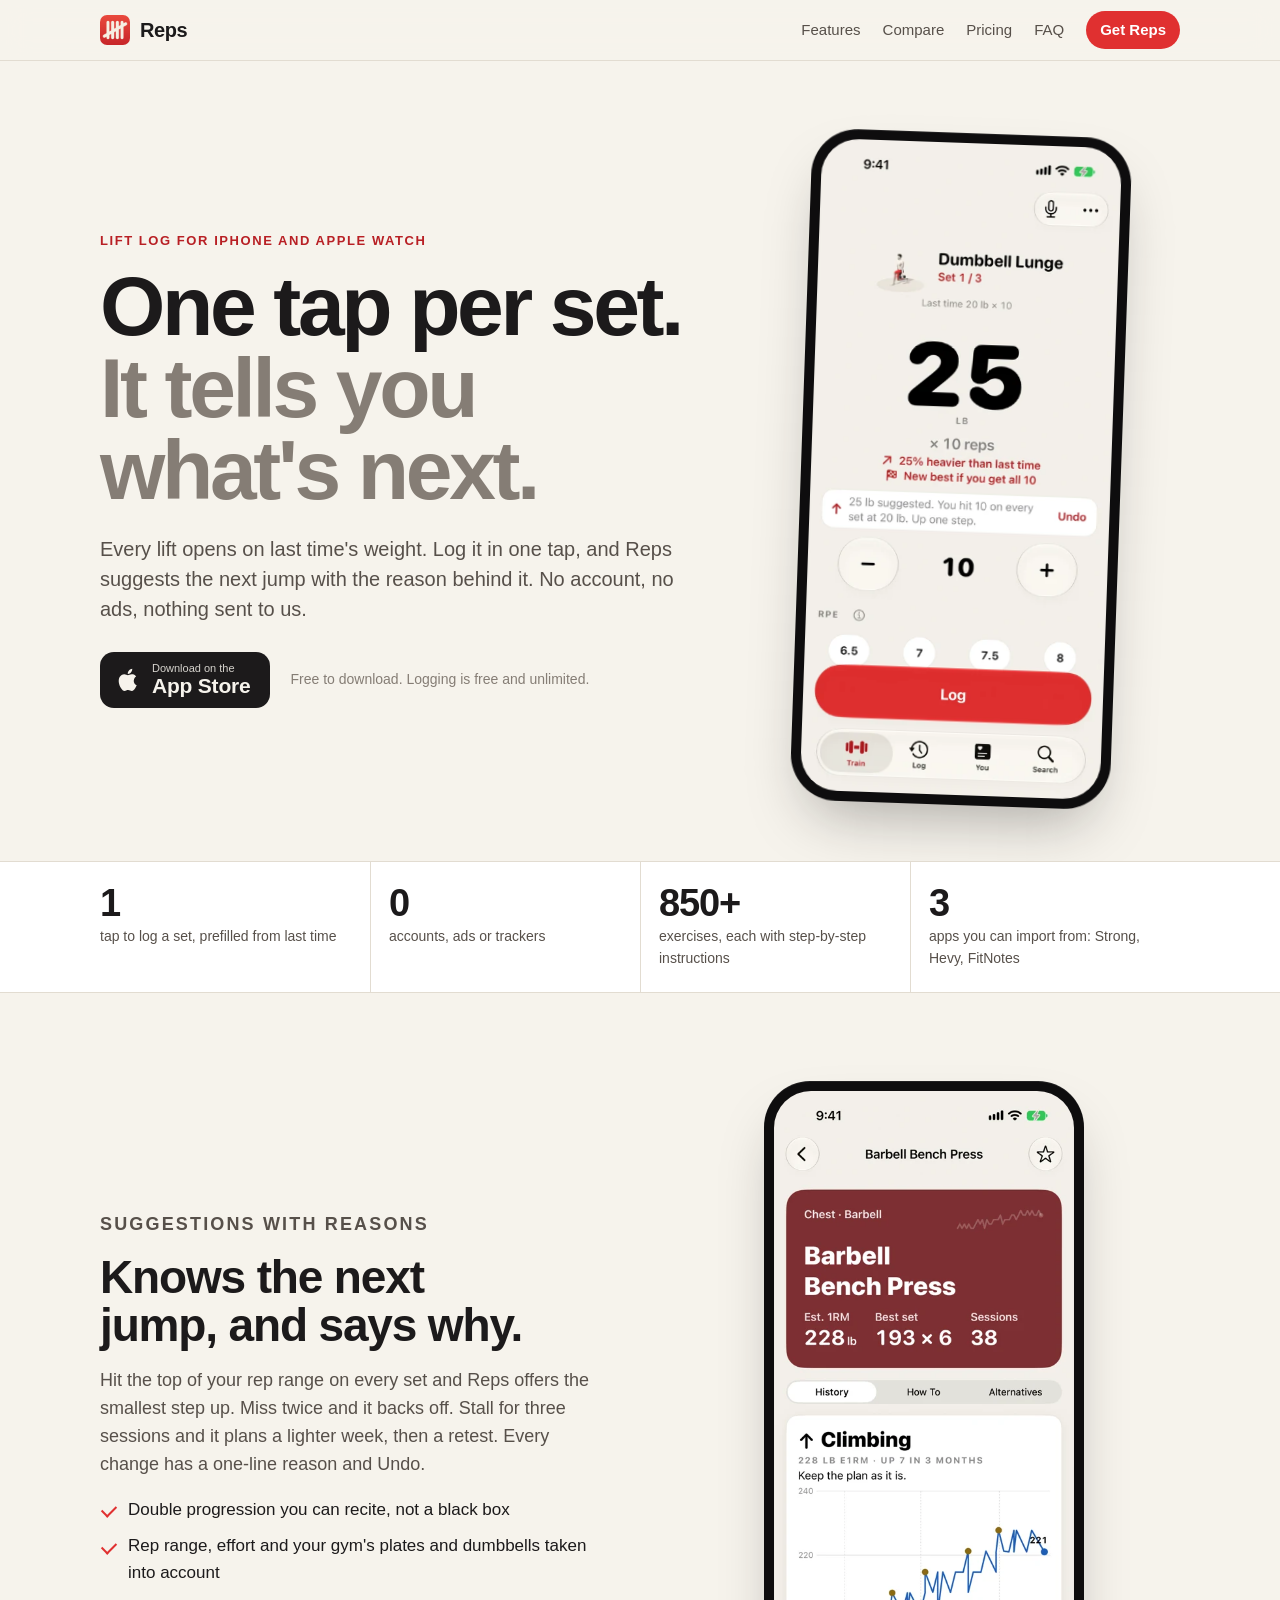
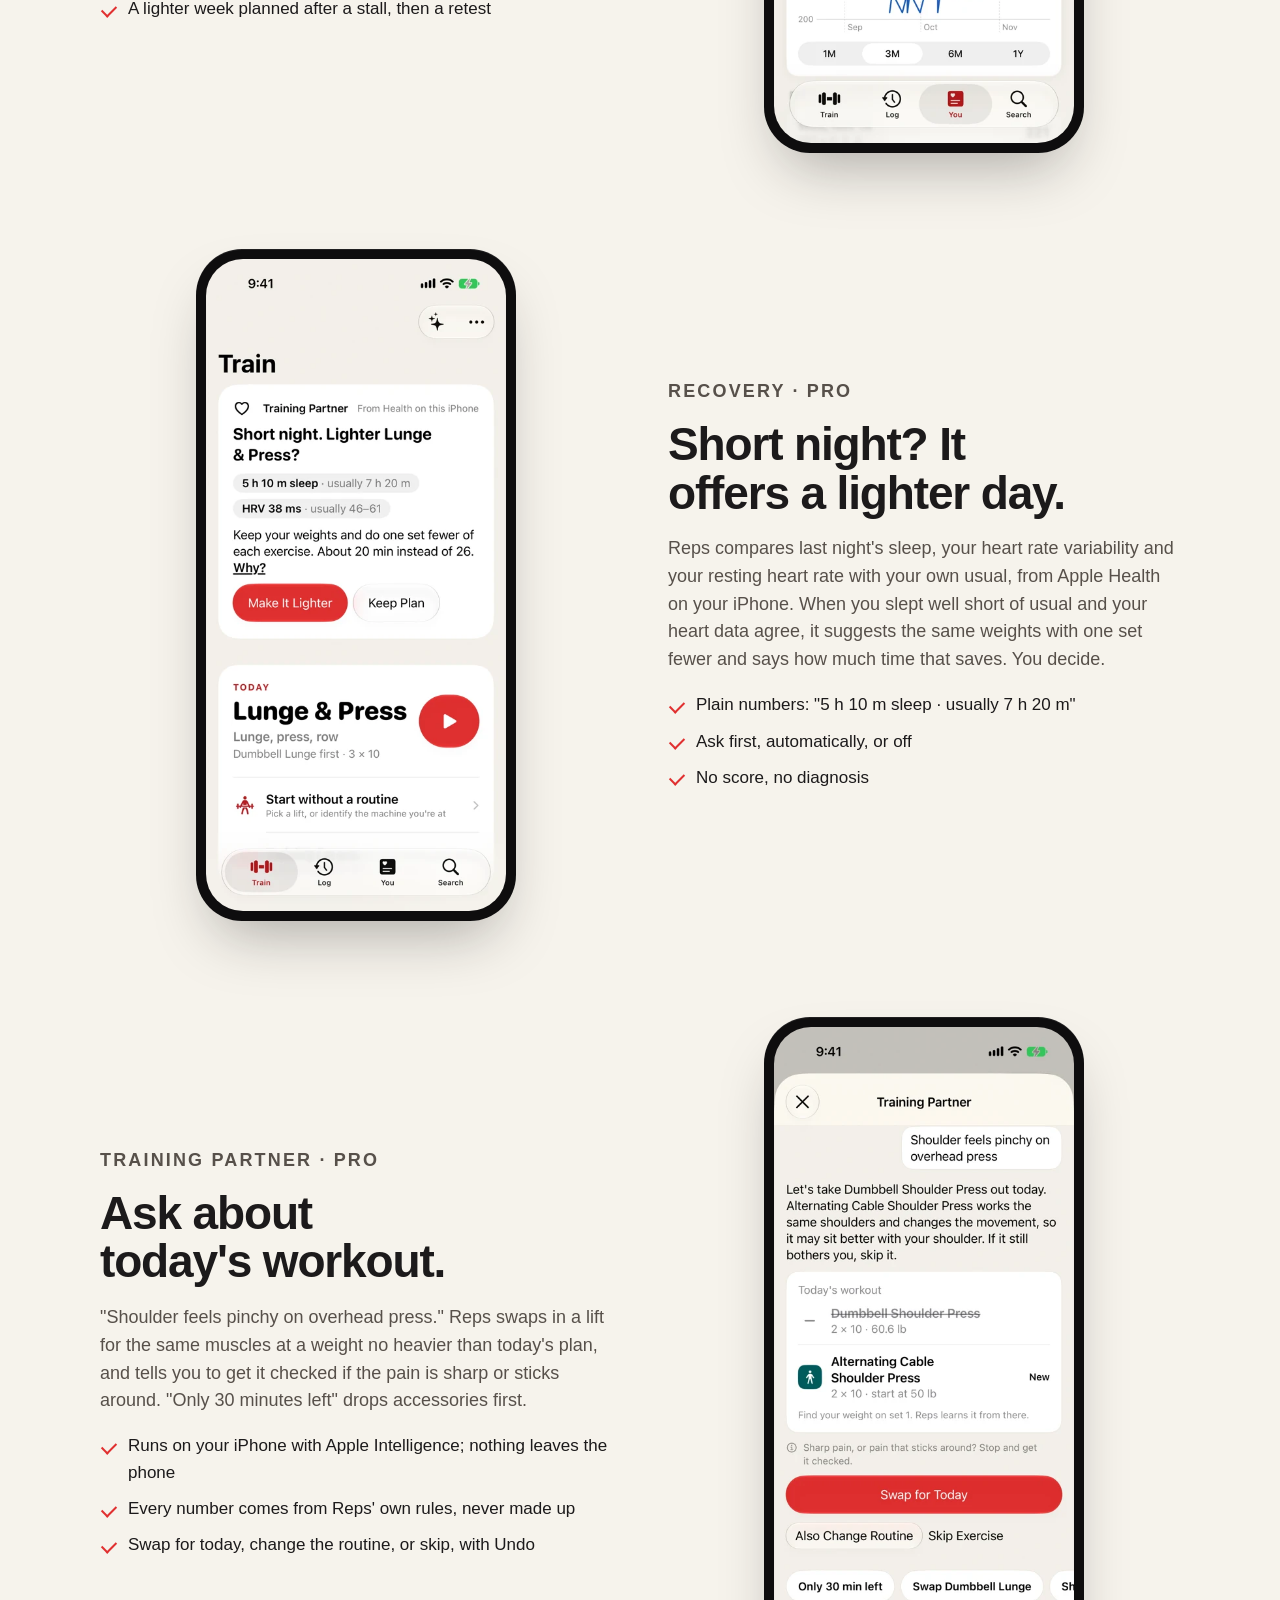
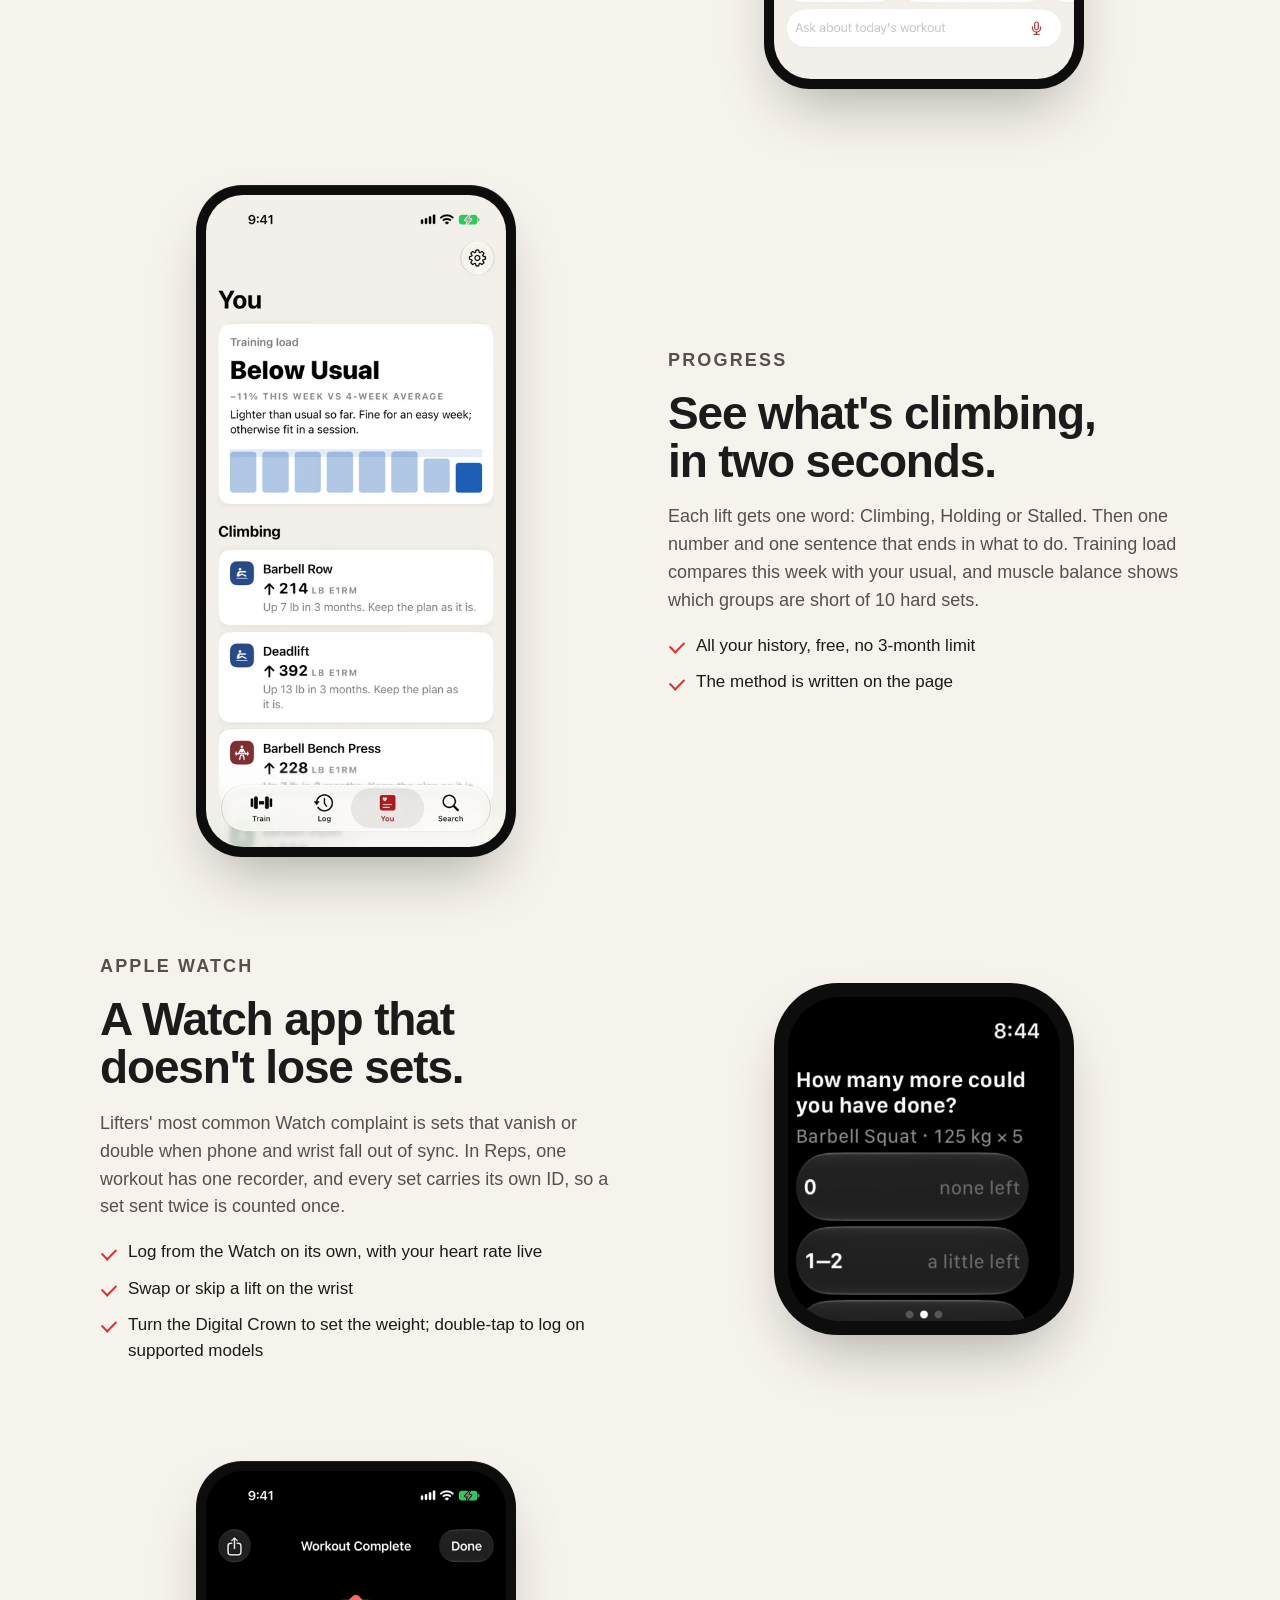
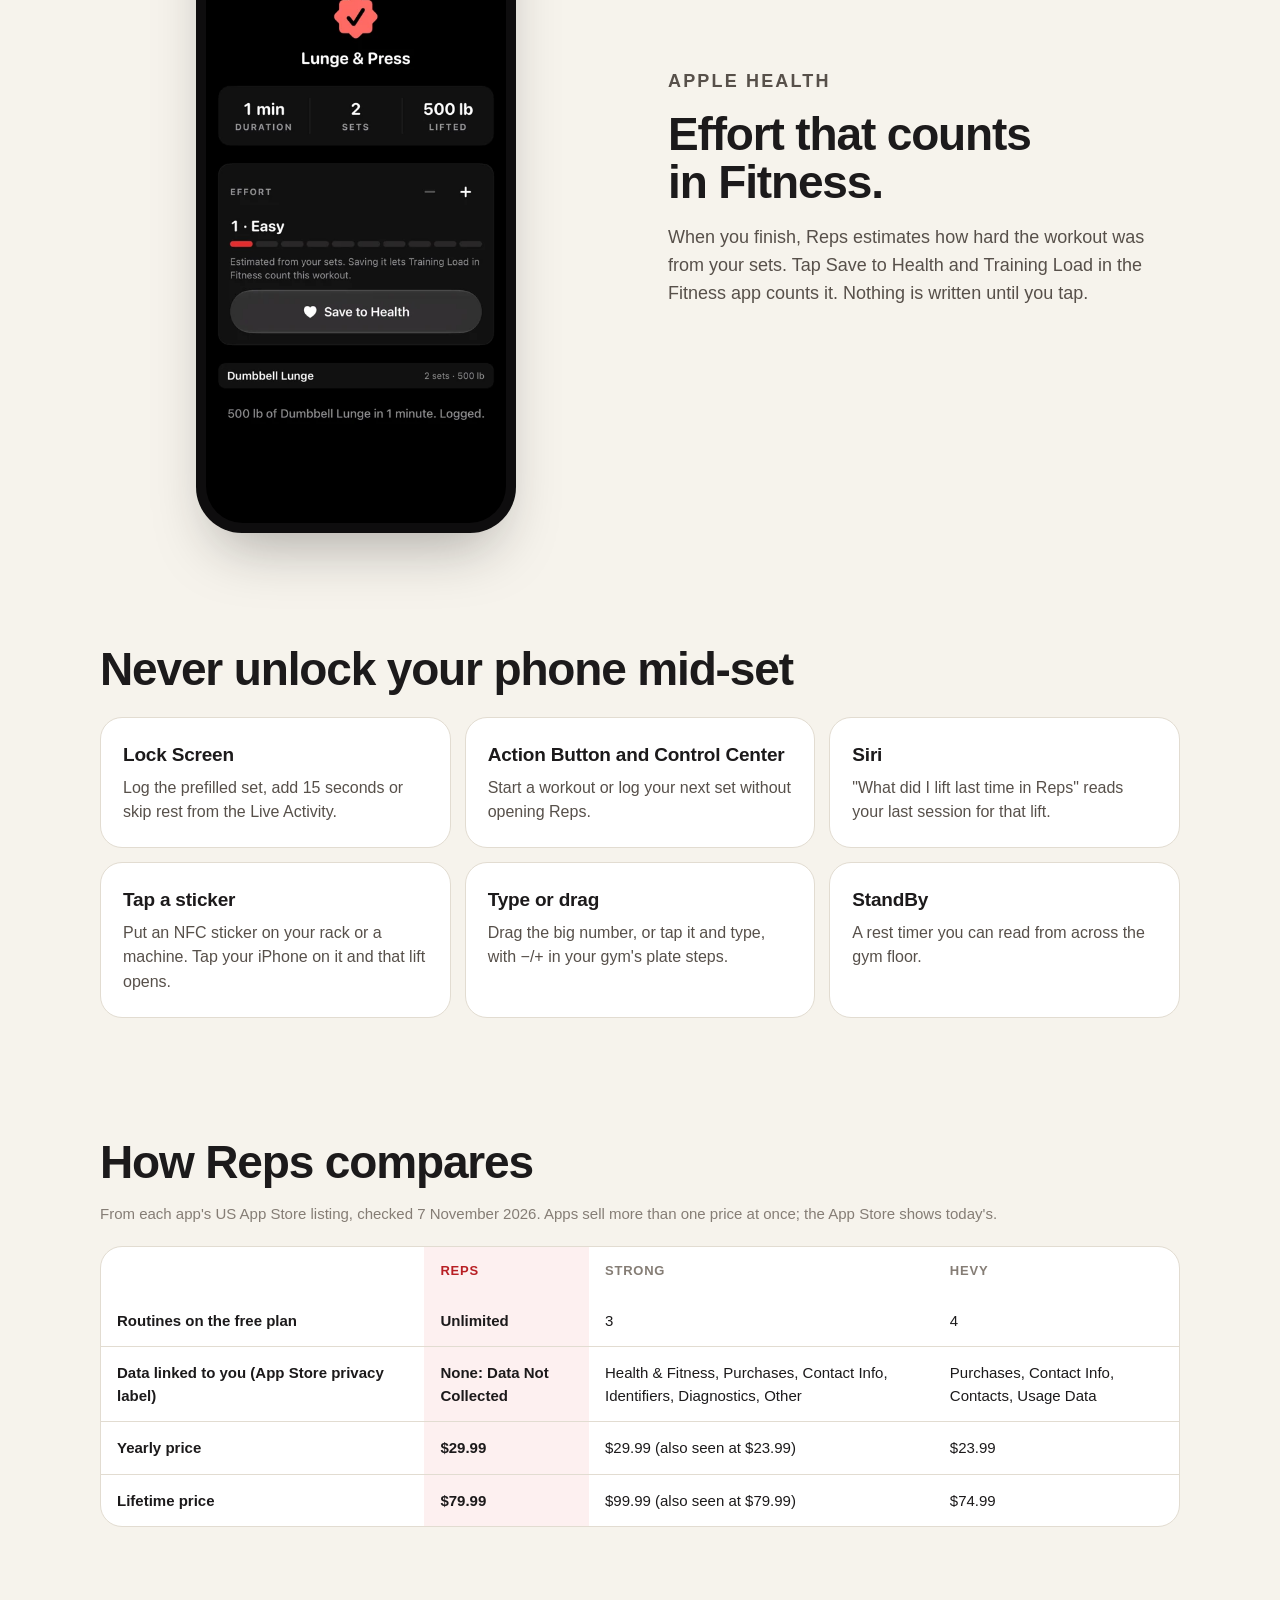
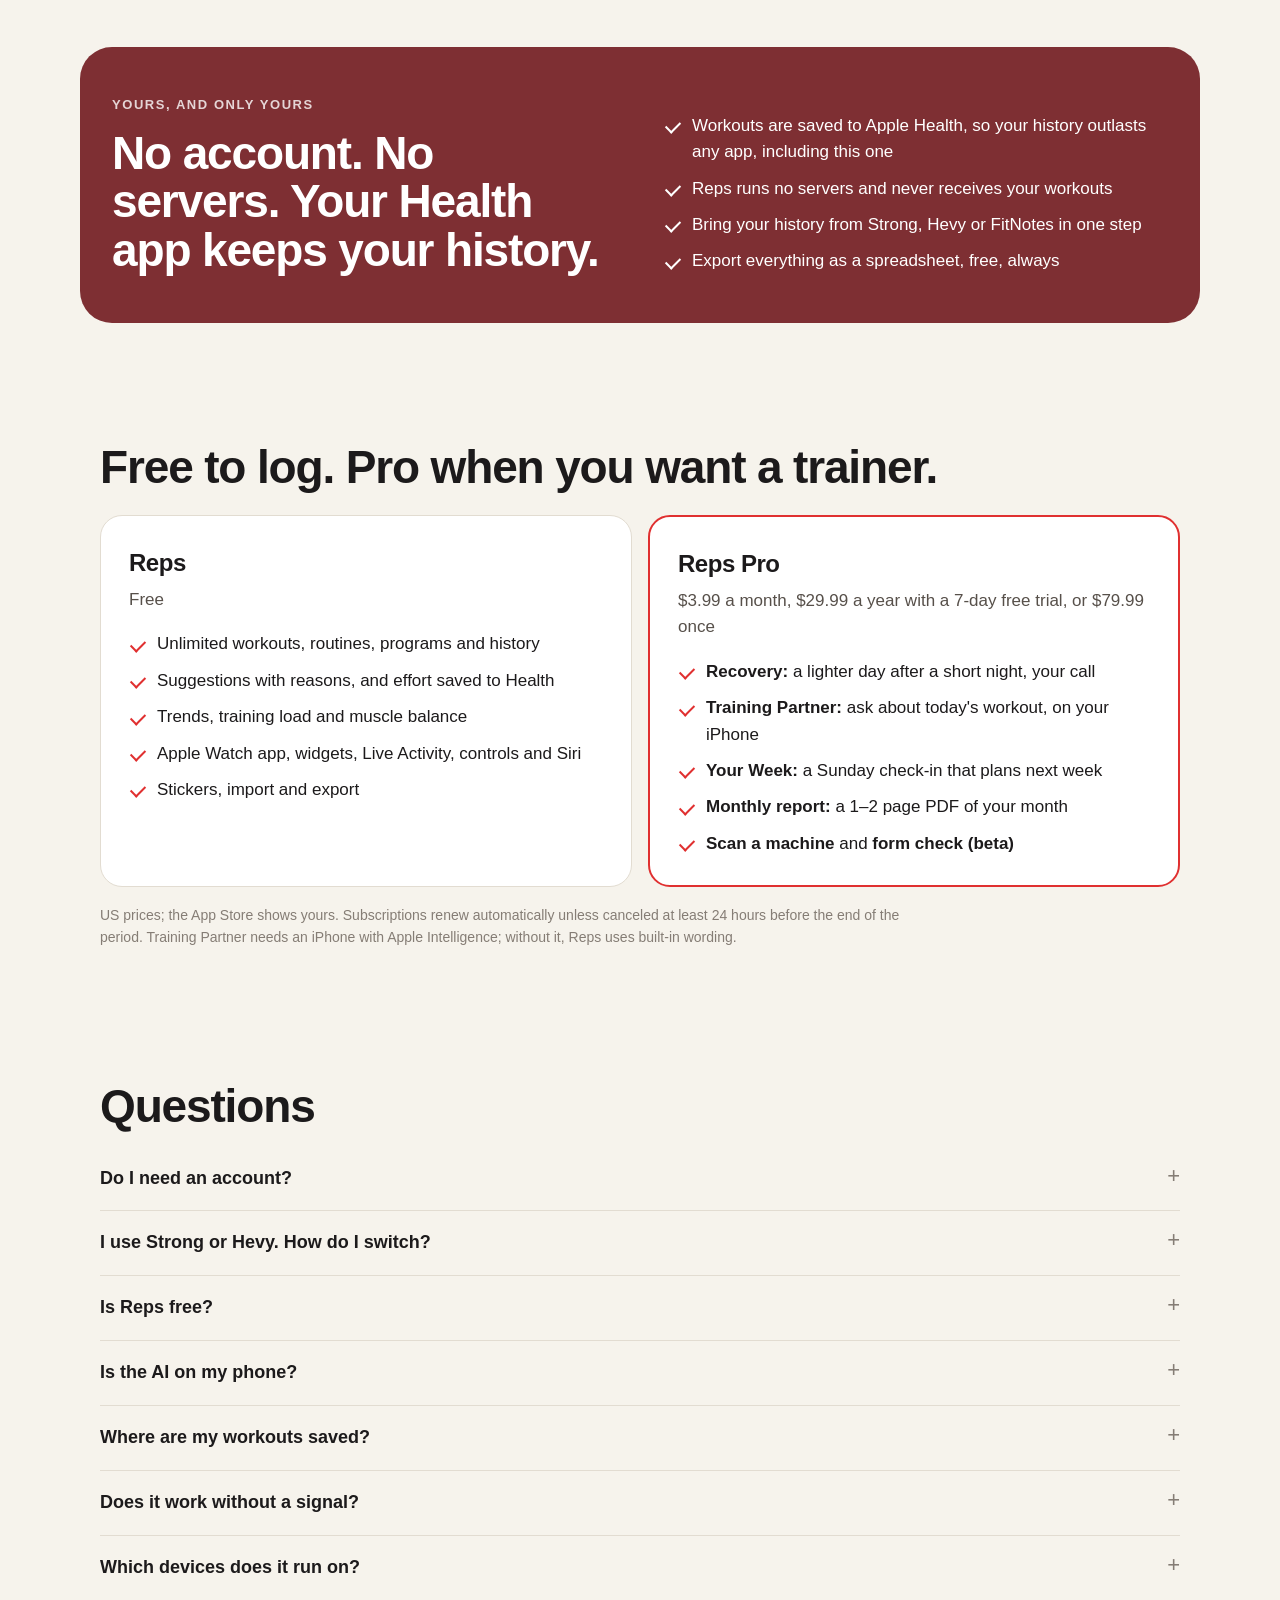
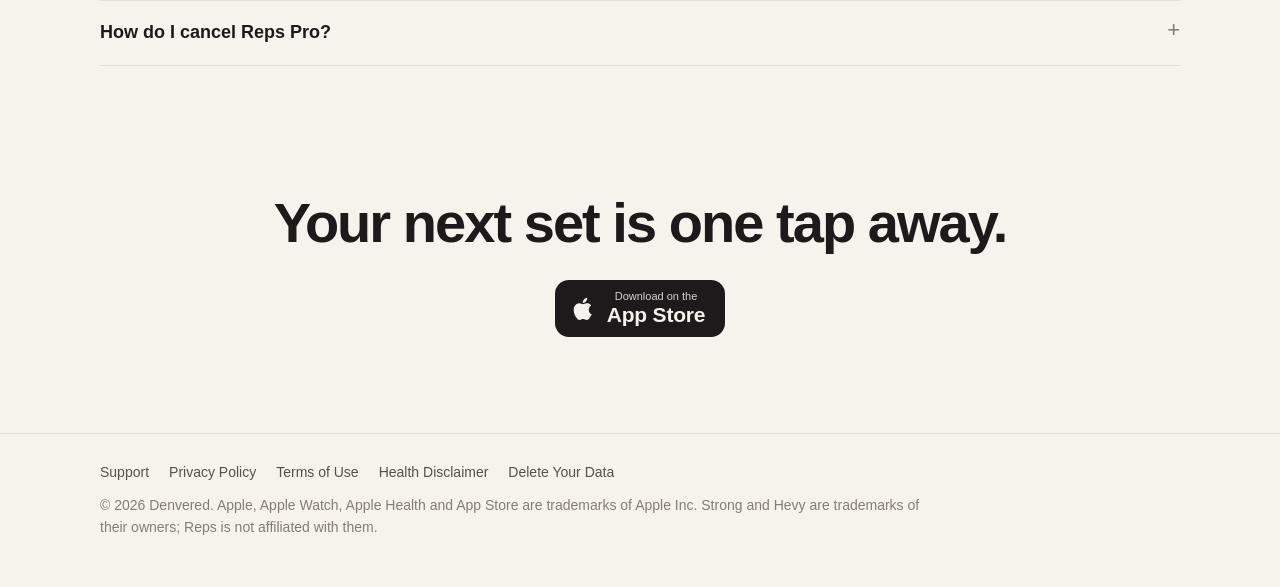
==== commit 1e562893: "Homepage: red-team claim fixes (synced from Reps site/) Co-Authored-By: Claude Opus 5.5 <noreply@ant" ====
--- a/index.html
+++ b/index.html
@@ -66,7 +66,7 @@
     <ul class="wrap">
       <li><strong class="num">1</strong><span>tap to log a set, prefilled from last time</span></li>
       <li><strong class="num">0</strong><span>accounts, ads or trackers</span></li>
-      <li><strong class="num">850+</strong><span>exercises with steps and 3D form guides</span></li>
+      <li><strong class="num">850+</strong><span>exercises, each with step-by-step instructions</span></li>
       <li><strong class="num">3</strong><span>apps you can import from: Strong, Hevy, FitNotes</span></li>
     </ul>
   </section>
@@ -81,7 +81,7 @@
           <ul class="ticks">
             <li>Double progression you can recite, not a black box</li>
             <li>Rep range, effort and your gym's plates and dumbbells taken into account</li>
-            <li>Never heavier on a day your recovery is low</li>
+            <li>A lighter week planned after a stall, then a retest</li>
           </ul>
         </div>
         <figure class="phone"><img src="assets/v2/exercise.webp" width="460" height="1000" loading="lazy" alt="Barbell Bench Press detail: estimated one-rep max 228 pounds, best set 193 by 6, 38 sessions. Chart headed Climbing, up 7 pounds in 3 months, keep the plan as it is."></figure>
@@ -181,16 +181,15 @@
   <section class="compare" id="compare" aria-labelledby="compare-title">
     <div class="wrap">
       <h2 id="compare-title">How Reps compares</h2>
-      <p class="sub">From each app's US App Store listing, checked November 2026. Prices change; the App Store shows today's.</p>
+      <p class="sub">From each app's US App Store listing, checked 7 November 2026. Apps sell more than one price at once; the App Store shows today's.</p>
       <div class="table-scroll">
         <table>
           <thead><tr><th scope="col"></th><th scope="col" class="us">Reps</th><th scope="col">Strong</th><th scope="col">Hevy</th></tr></thead>
           <tbody>
             <tr><th scope="row">Routines on the free plan</th><td class="us">Unlimited</td><td>3</td><td>4</td></tr>
             <tr><th scope="row">Data linked to you (App Store privacy label)</th><td class="us">None: Data Not Collected</td><td>Health &amp; Fitness, Purchases, Contact Info, Identifiers, Diagnostics, Other</td><td>Purchases, Contact Info, Contacts, Usage Data</td></tr>
-            <tr><th scope="row">Yearly price</th><td class="us num">$29.99</td><td class="num">$29.99</td><td class="num">$23.99</td></tr>
-            <tr><th scope="row">Lifetime price</th><td class="us num">$79.99</td><td class="num">$99.99</td><td class="num">$74.99</td></tr>
-            <tr><th scope="row">Imports another app's history</th><td class="us">Strong, Hevy, FitNotes</td><td colspan="2" class="muted">Not listed on their App Store pages</td></tr>
+            <tr><th scope="row">Yearly price</th><td class="us num">$29.99</td><td class="num">$29.99 (also seen at $23.99)</td><td class="num">$23.99</td></tr>
+            <tr><th scope="row">Lifetime price</th><td class="us num">$79.99</td><td class="num">$99.99 (also seen at $79.99)</td><td class="num">$74.99</td></tr>
           </tbody>
         </table>
       </div>
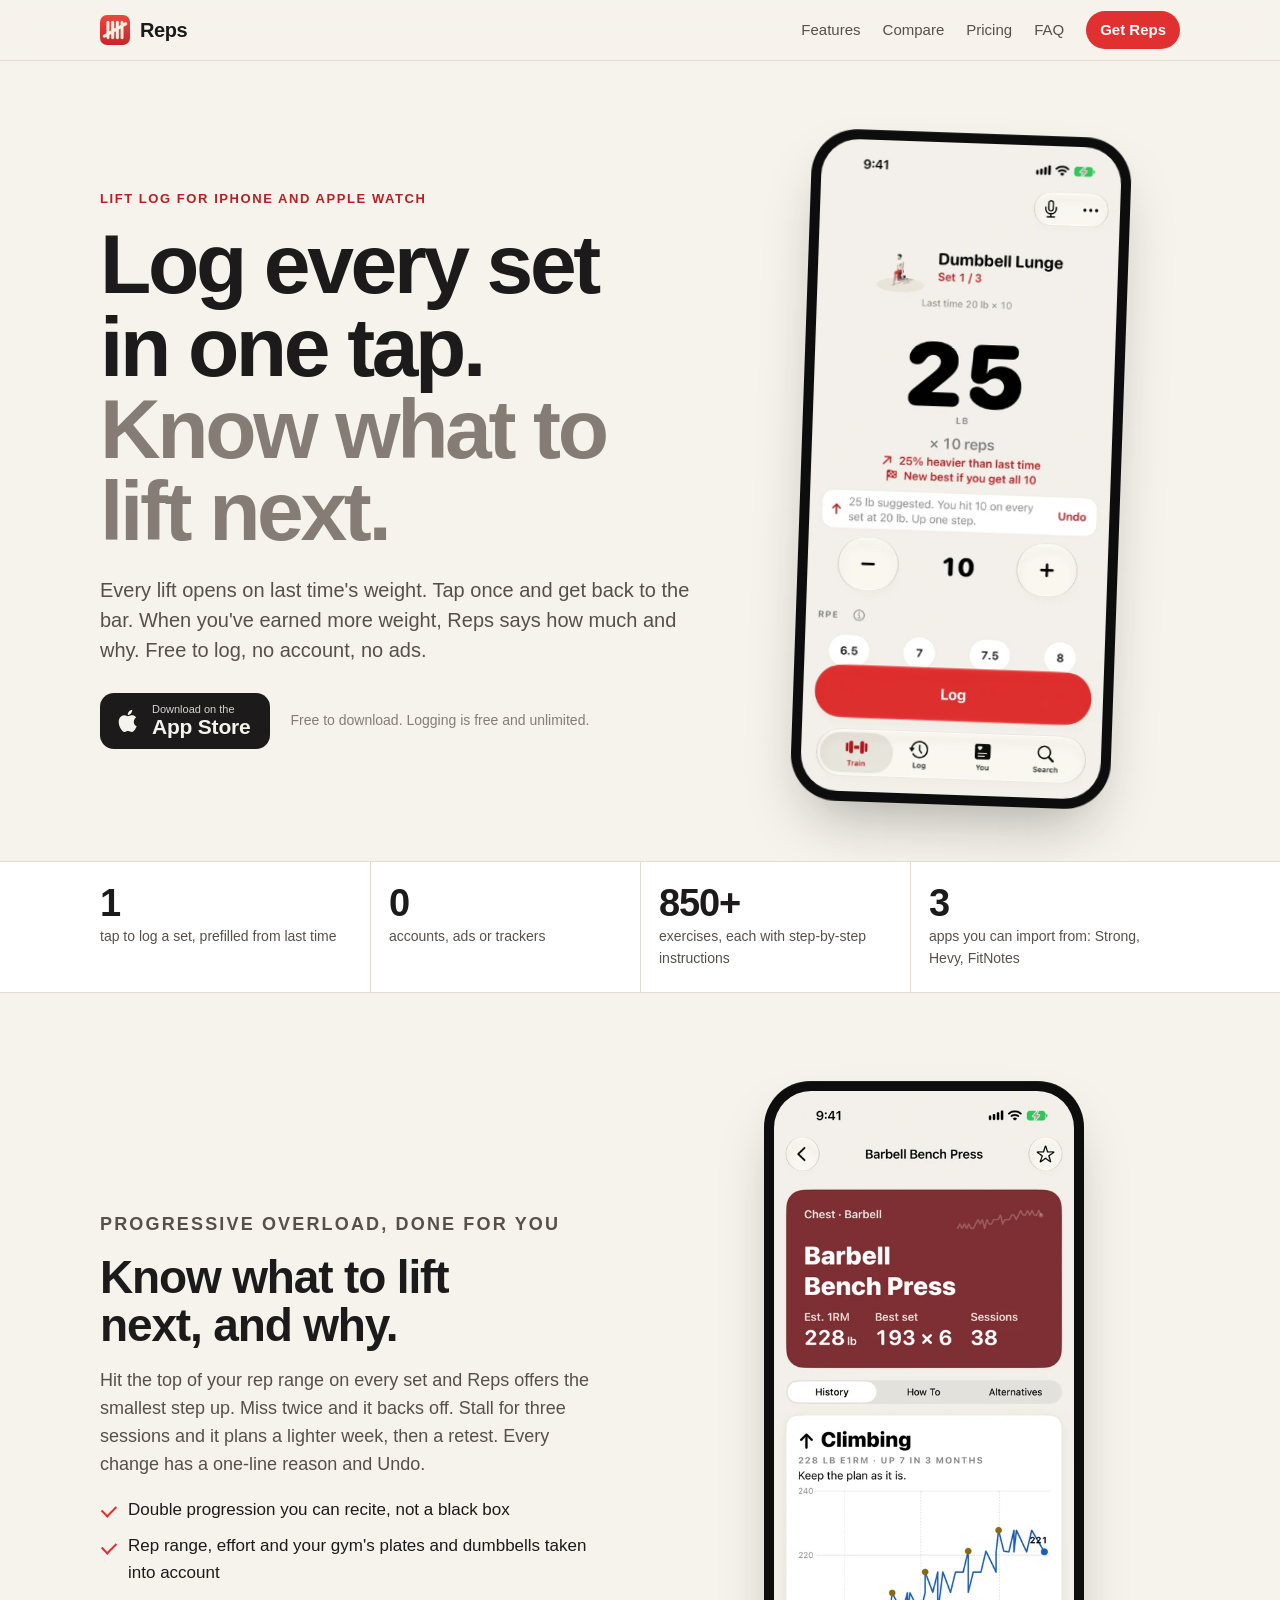
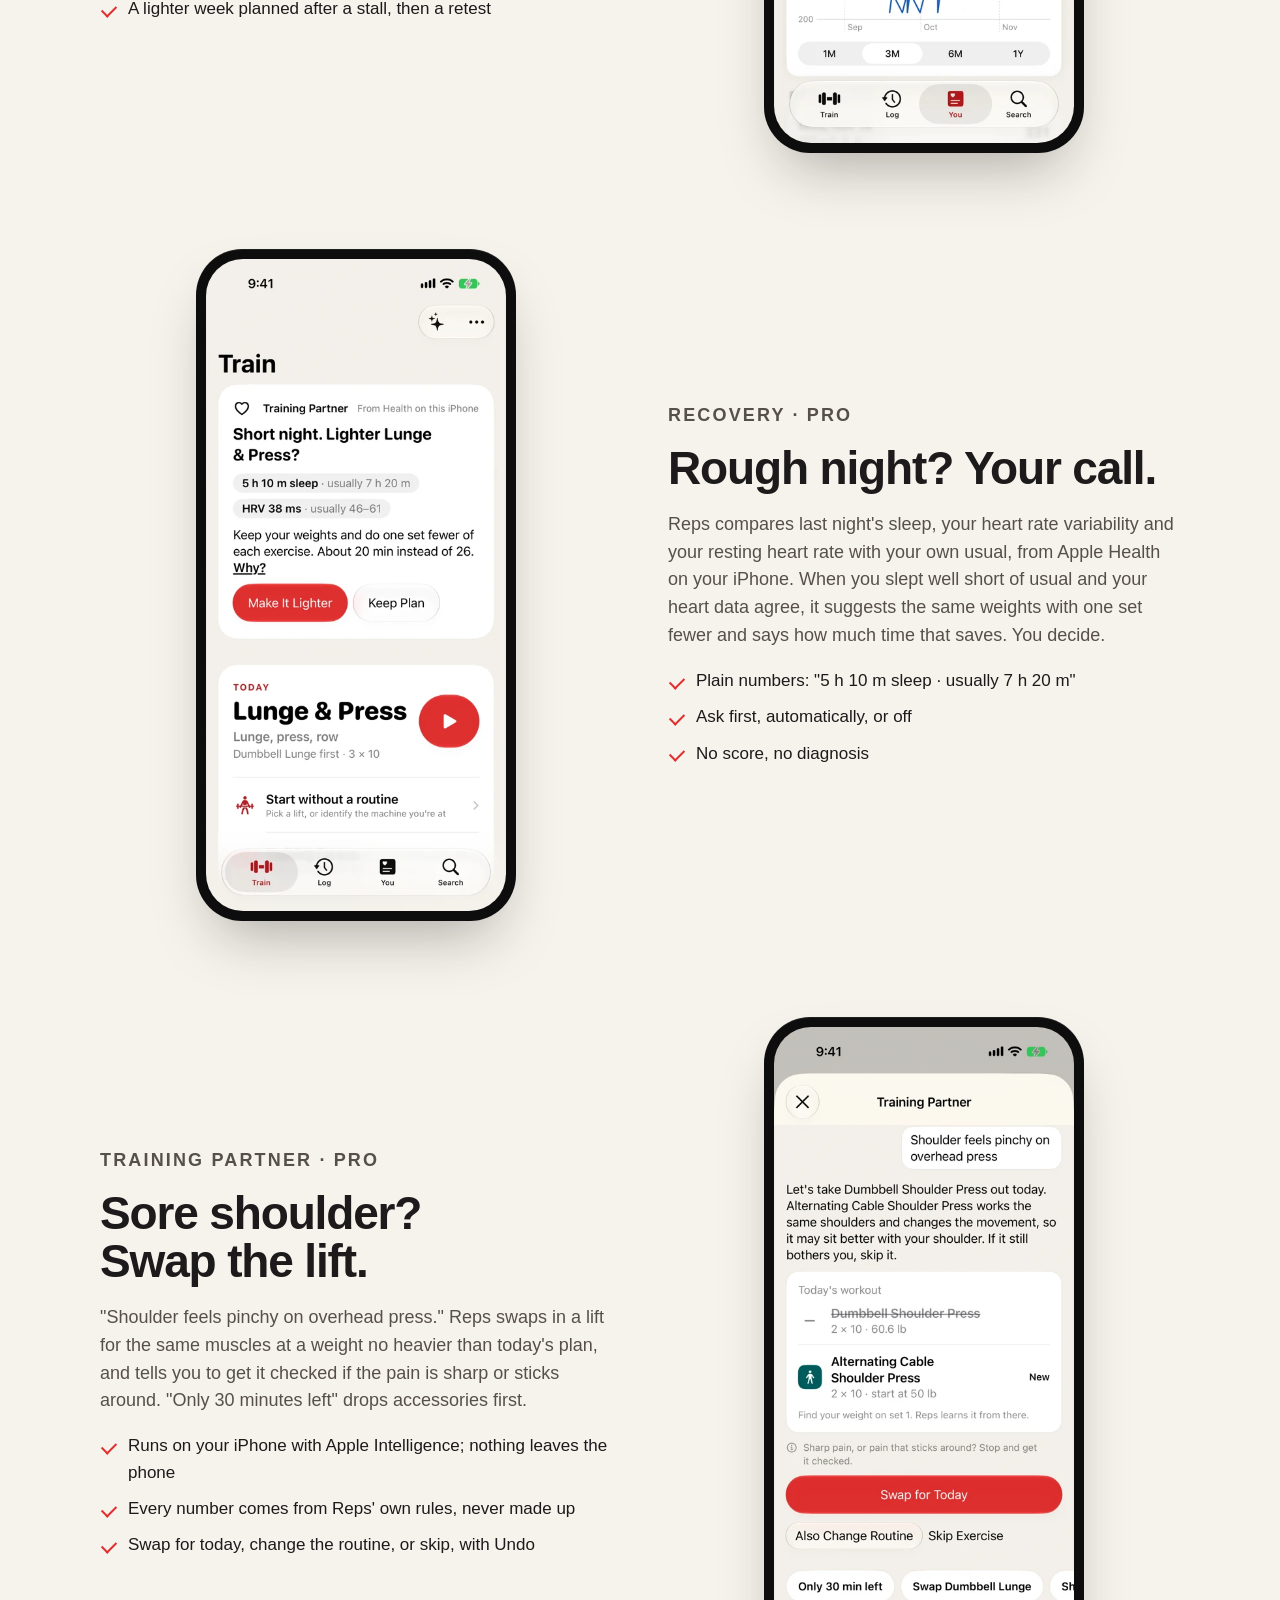
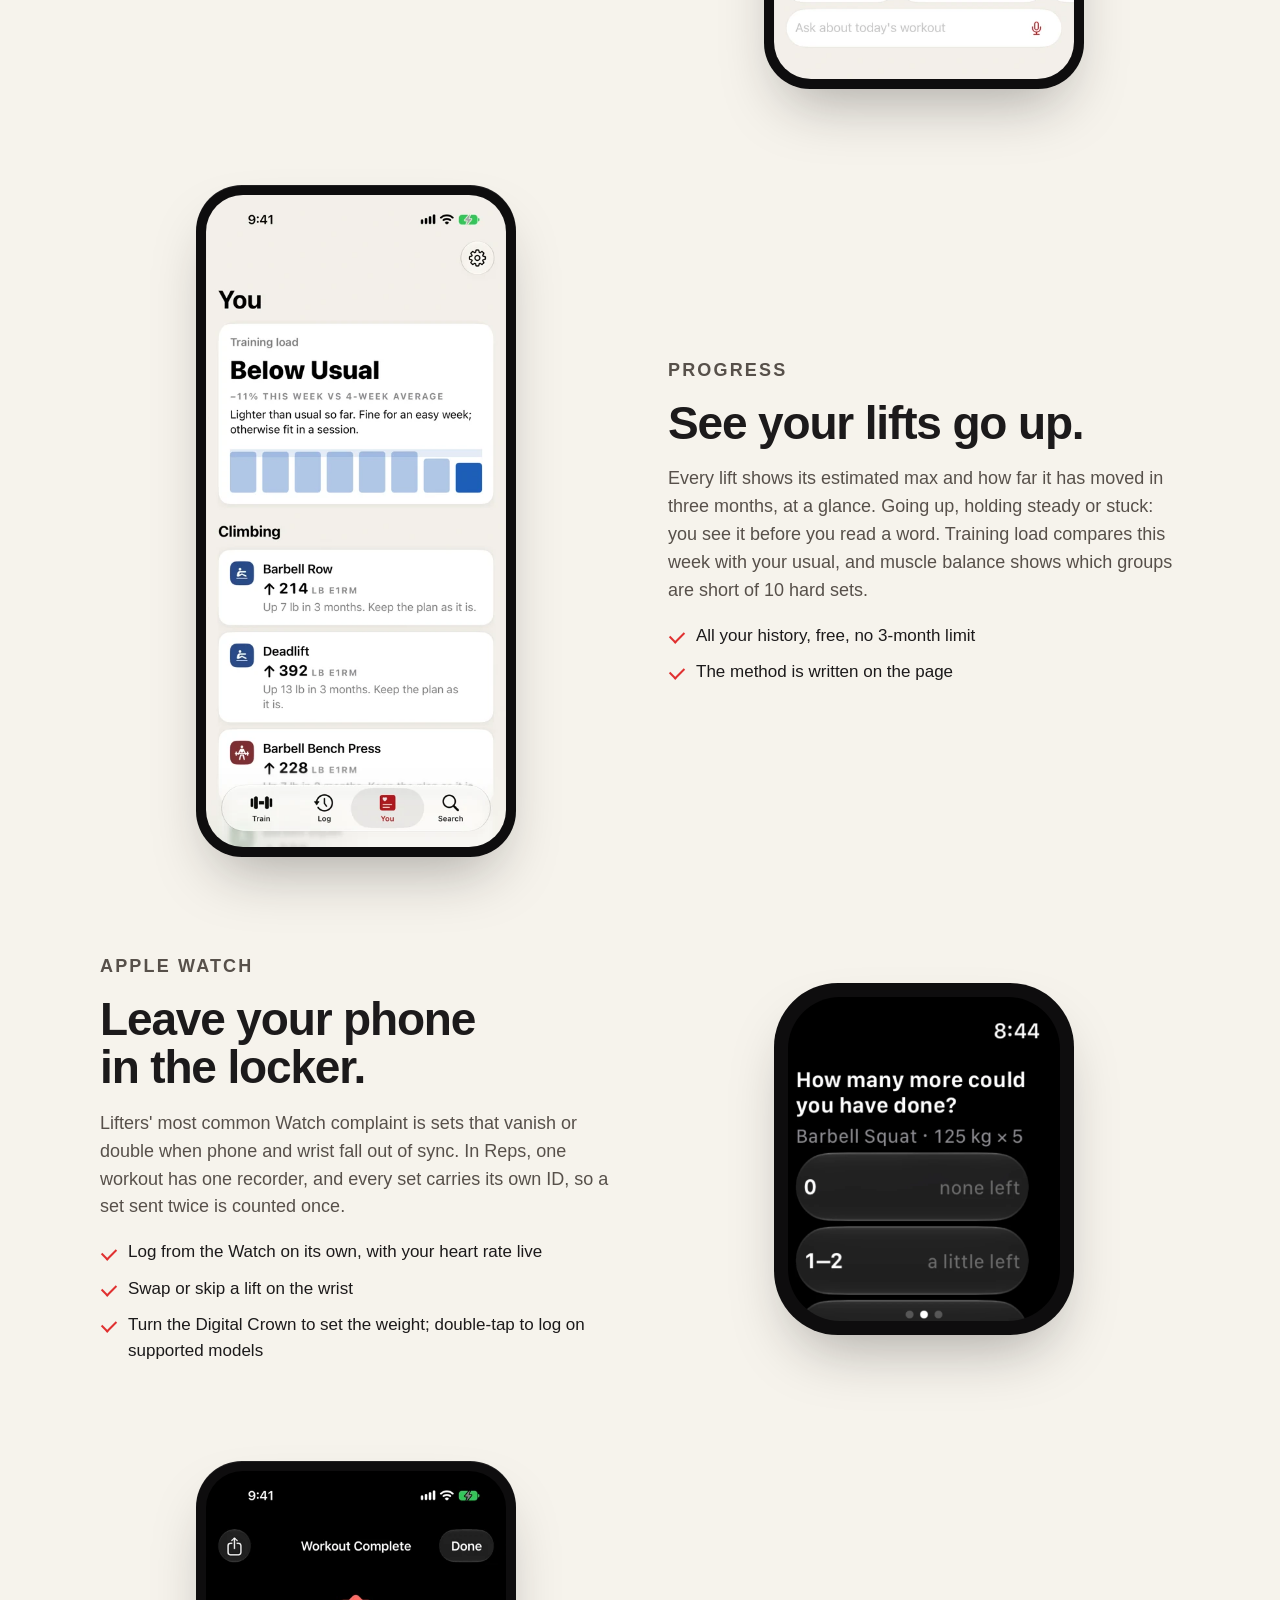
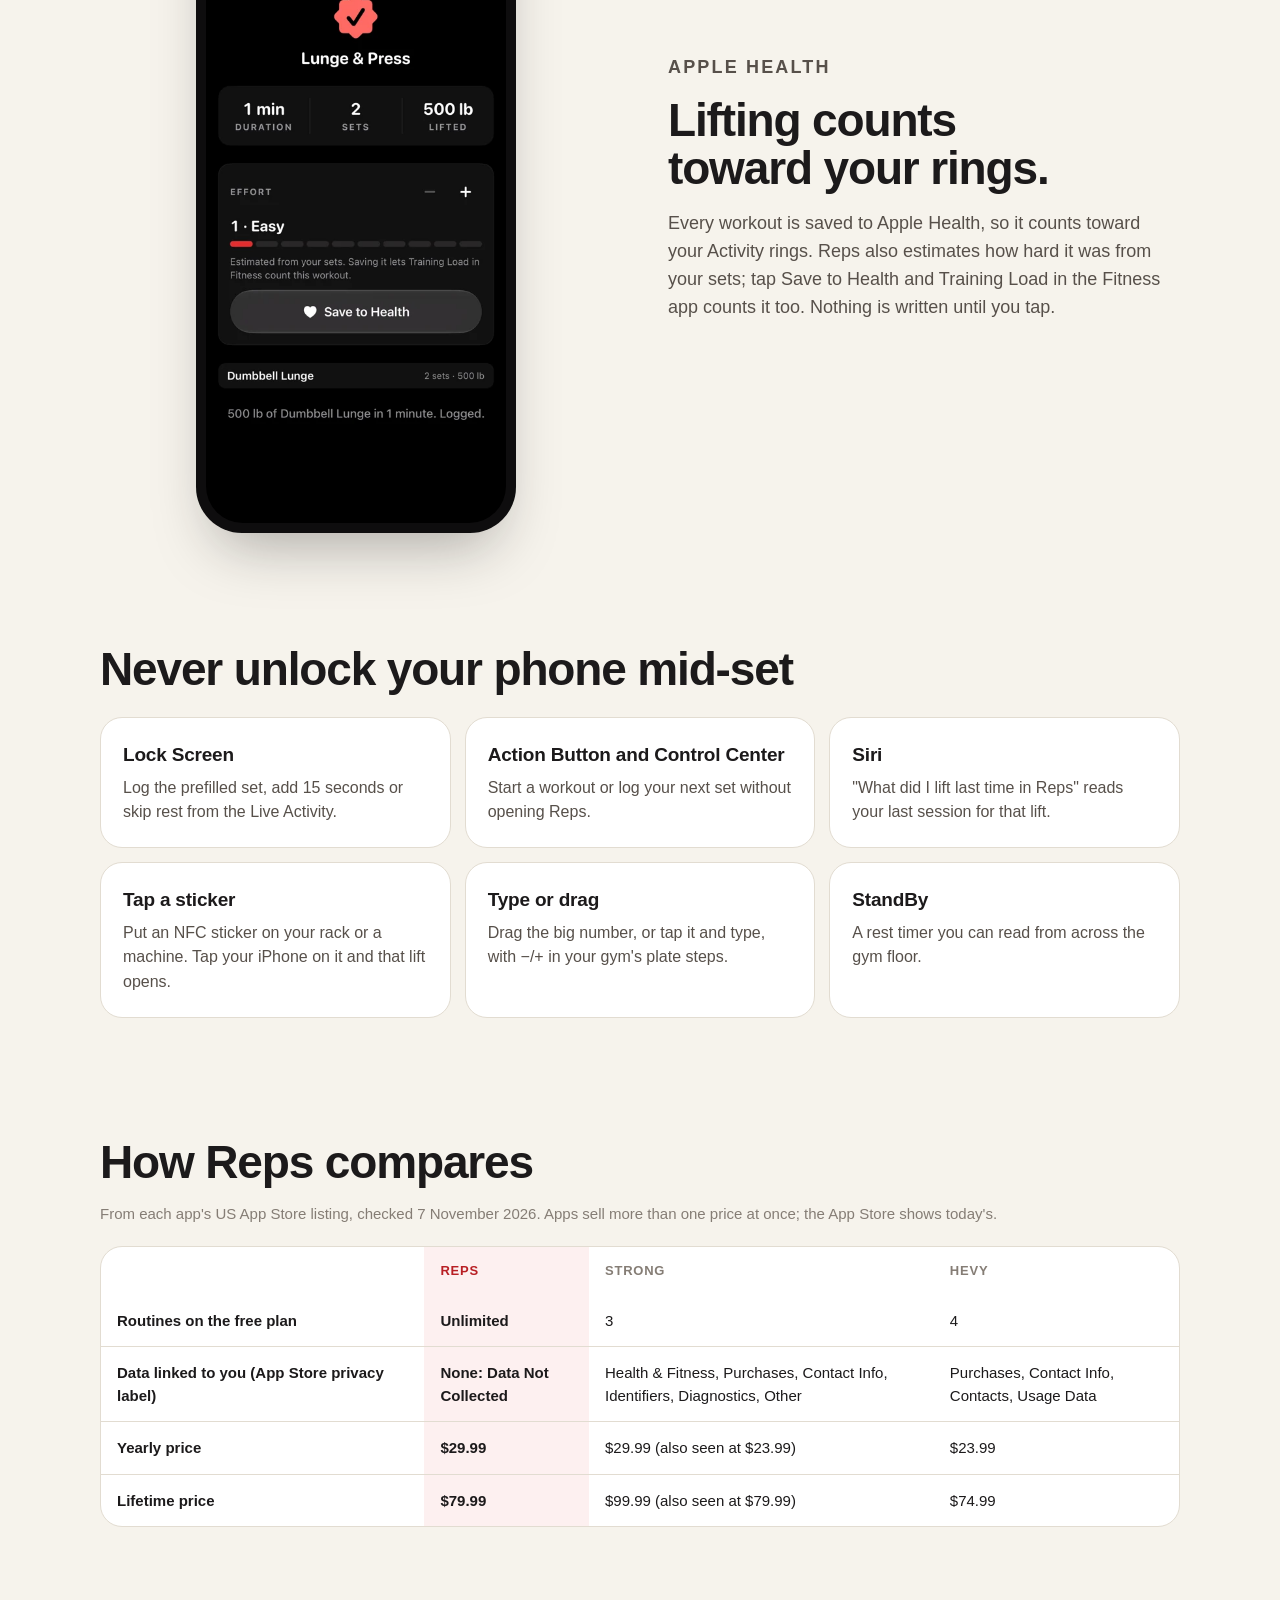
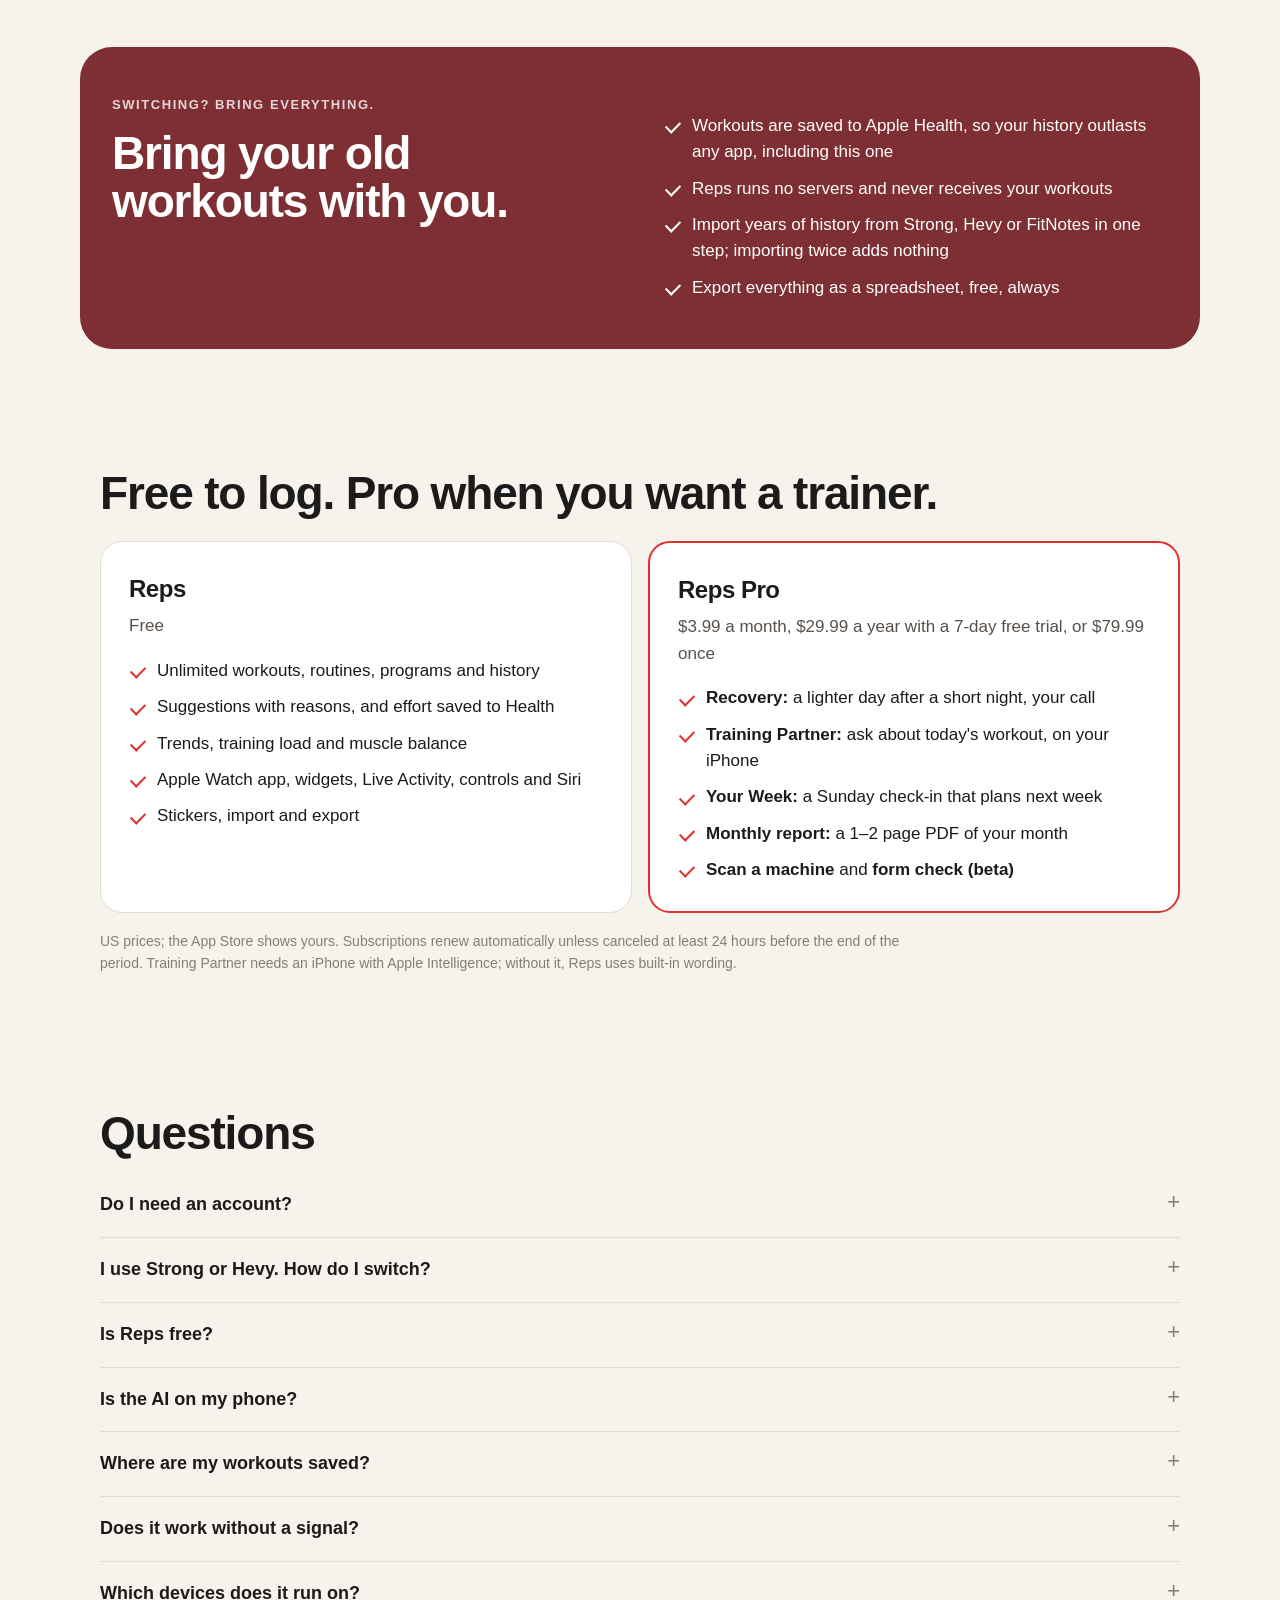
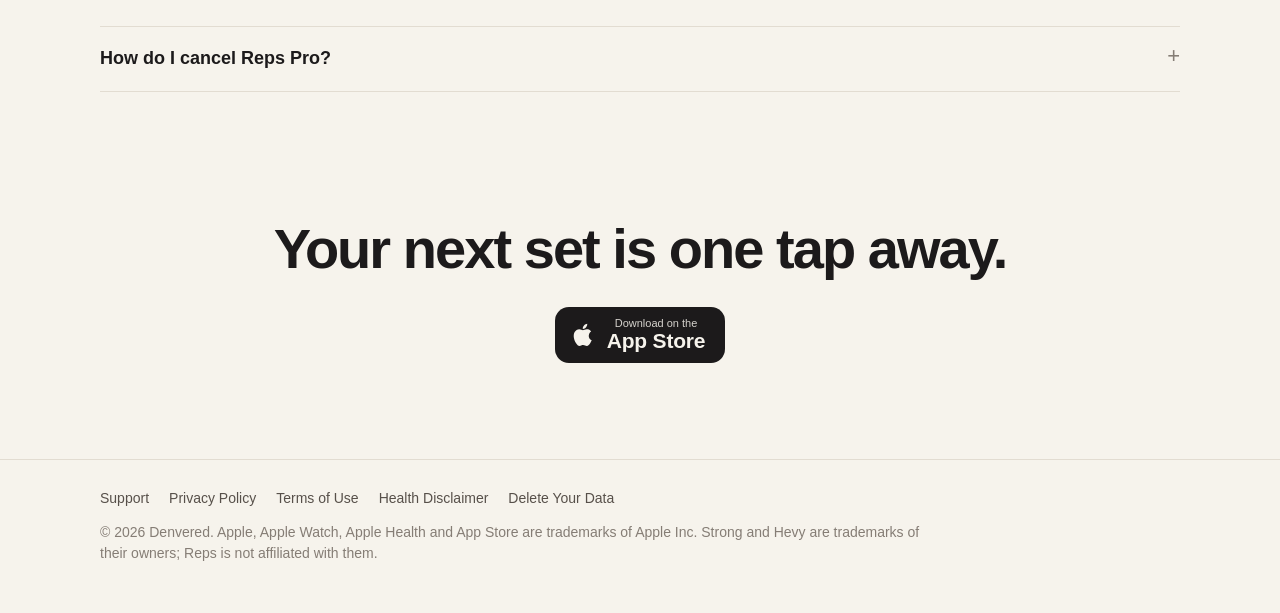
==== commit cb189e85: "Homepage headlines in the lifter's words (synced from Reps site/) Co-Authored-By: Claude Opus 5.5 <n" ====
--- a/index.html
+++ b/index.html
@@ -46,8 +46,8 @@
     <div class="wrap">
       <div class="hero-copy">
         <p class="kicker">Lift log for iPhone and Apple Watch</p>
-        <h1>One tap per set.<br><span>It tells you what's next.</span></h1>
-        <p class="lede">Every lift opens on last time's weight. Log it in one tap, and Reps suggests the next jump with the reason behind it. No account, no ads, nothing sent to us.</p>
+        <h1>Log every set in one tap.<br><span>Know what to lift next.</span></h1>
+        <p class="lede">Every lift opens on last time's weight. Tap once and get back to the bar. When you've earned more weight, Reps says how much and why. Free to log, no account, no ads.</p>
         <div class="cta-row">
           <a class="appstore" href="https://apps.apple.com/app/id6762486117" aria-label="Download Reps on the App Store">
             <svg viewBox="0 0 24 24" aria-hidden="true"><path fill="currentColor" d="M16.4 12.6c0-2.6 2.1-3.8 2.2-3.9-1.2-1.8-3.1-2-3.7-2-1.6-.2-3.1.9-3.9.9-.8 0-2-.9-3.4-.9-1.7 0-3.3 1-4.2 2.6-1.8 3.1-.5 7.7 1.3 10.2.9 1.2 1.9 2.6 3.2 2.6 1.3-.1 1.8-.8 3.3-.8 1.6 0 2 .8 3.4.8 1.4 0 2.3-1.3 3.1-2.5 1-1.4 1.4-2.8 1.4-2.9-.1 0-2.7-1-2.7-4.1zM13.9 4.9c.7-.9 1.2-2.1 1.1-3.3-1 0-2.3.7-3 1.6-.7.8-1.3 2-1.1 3.2 1.1.1 2.3-.6 3-1.5z"/></svg>
@@ -75,8 +75,8 @@
     <section class="feature">
       <div class="wrap">
         <div class="copy">
-          <p class="kicker">Suggestions with reasons</p>
-          <h2>Knows the next jump, and says why.</h2>
+          <p class="kicker">Progressive overload, done for you</p>
+          <h2>Know what to lift next, and why.</h2>
           <p>Hit the top of your rep range on every set and Reps offers the smallest step up. Miss twice and it backs off. Stall for three sessions and it plans a lighter week, then a retest. Every change has a one-line reason and Undo.</p>
           <ul class="ticks">
             <li>Double progression you can recite, not a black box</li>
@@ -92,7 +92,7 @@
       <div class="wrap">
         <div class="copy">
           <p class="kicker">Recovery · Pro</p>
-          <h2>Short night? It offers a lighter day.</h2>
+          <h2>Rough night? Your call.</h2>
           <p>Reps compares last night's sleep, your heart rate variability and your resting heart rate with your own usual, from Apple Health on your iPhone. When you slept well short of usual and your heart data agree, it suggests the same weights with one set fewer and says how much time that saves. You decide.</p>
           <ul class="ticks">
             <li>Plain numbers: "5 h 10 m sleep · usually 7 h 20 m"</li>
@@ -108,7 +108,7 @@
       <div class="wrap">
         <div class="copy">
           <p class="kicker">Training Partner · Pro</p>
-          <h2>Ask about today's workout.</h2>
+          <h2>Sore shoulder? Swap the lift.</h2>
           <p>"Shoulder feels pinchy on overhead press." Reps swaps in a lift for the same muscles at a weight no heavier than today's plan, and tells you to get it checked if the pain is sharp or sticks around. "Only 30 minutes left" drops accessories first.</p>
           <ul class="ticks">
             <li>Runs on your iPhone with Apple Intelligence; nothing leaves the phone</li>
@@ -124,8 +124,8 @@
       <div class="wrap">
         <div class="copy">
           <p class="kicker">Progress</p>
-          <h2>See what's climbing, in two seconds.</h2>
-          <p>Each lift gets one word: Climbing, Holding or Stalled. Then one number and one sentence that ends in what to do. Training load compares this week with your usual, and muscle balance shows which groups are short of 10 hard sets.</p>
+          <h2>See your lifts go up.</h2>
+          <p>Every lift shows its estimated max and how far it has moved in three months, at a glance. Going up, holding steady or stuck: you see it before you read a word. Training load compares this week with your usual, and muscle balance shows which groups are short of 10 hard sets.</p>
           <ul class="ticks">
             <li>All your history, free, no 3-month limit</li>
             <li>The method is written on the page</li>
@@ -139,7 +139,7 @@
       <div class="wrap">
         <div class="copy">
           <p class="kicker">Apple Watch</p>
-          <h2>A Watch app that doesn't lose sets.</h2>
+          <h2>Leave your phone in the locker.</h2>
           <p>Lifters' most common Watch complaint is sets that vanish or double when phone and wrist fall out of sync. In Reps, one workout has one recorder, and every set carries its own ID, so a set sent twice is counted once.</p>
           <ul class="ticks">
             <li>Log from the Watch on its own, with your heart rate live</li>
@@ -155,8 +155,8 @@
       <div class="wrap">
         <div class="copy">
           <p class="kicker">Apple Health</p>
-          <h2>Effort that counts in Fitness.</h2>
-          <p>When you finish, Reps estimates how hard the workout was from your sets. Tap Save to Health and Training Load in the Fitness app counts it. Nothing is written until you tap.</p>
+          <h2>Lifting counts toward your rings.</h2>
+          <p>Every workout is saved to Apple Health, so it counts toward your Activity rings. Reps also estimates how hard it was from your sets; tap Save to Health and Training Load in the Fitness app counts it too. Nothing is written until you tap.</p>
         </div>
         <figure class="phone"><img src="assets/v2/summary.webp" width="460" height="1000" loading="lazy" alt="Workout Complete screen in dark mode: duration, sets, pounds lifted, an Effort card reading 1, Easy, and a Save to Health button."></figure>
       </div>
@@ -199,13 +199,13 @@
   <section class="privacy" aria-labelledby="privacy-title">
     <div class="wrap">
       <div>
-        <p class="kicker">Yours, and only yours</p>
-        <h2 id="privacy-title">No account. No servers. Your Health app keeps your history.</h2>
+        <p class="kicker">Switching? Bring everything.</p>
+        <h2 id="privacy-title">Bring your old workouts with you.</h2>
       </div>
       <ul class="ticks">
         <li>Workouts are saved to Apple Health, so your history outlasts any app, including this one</li>
         <li>Reps runs no servers and never receives your workouts</li>
-        <li>Bring your history from Strong, Hevy or FitNotes in one step</li>
+        <li>Import years of history from Strong, Hevy or FitNotes in one step; importing twice adds nothing</li>
         <li>Export everything as a spreadsheet, free, always</li>
       </ul>
     </div>
